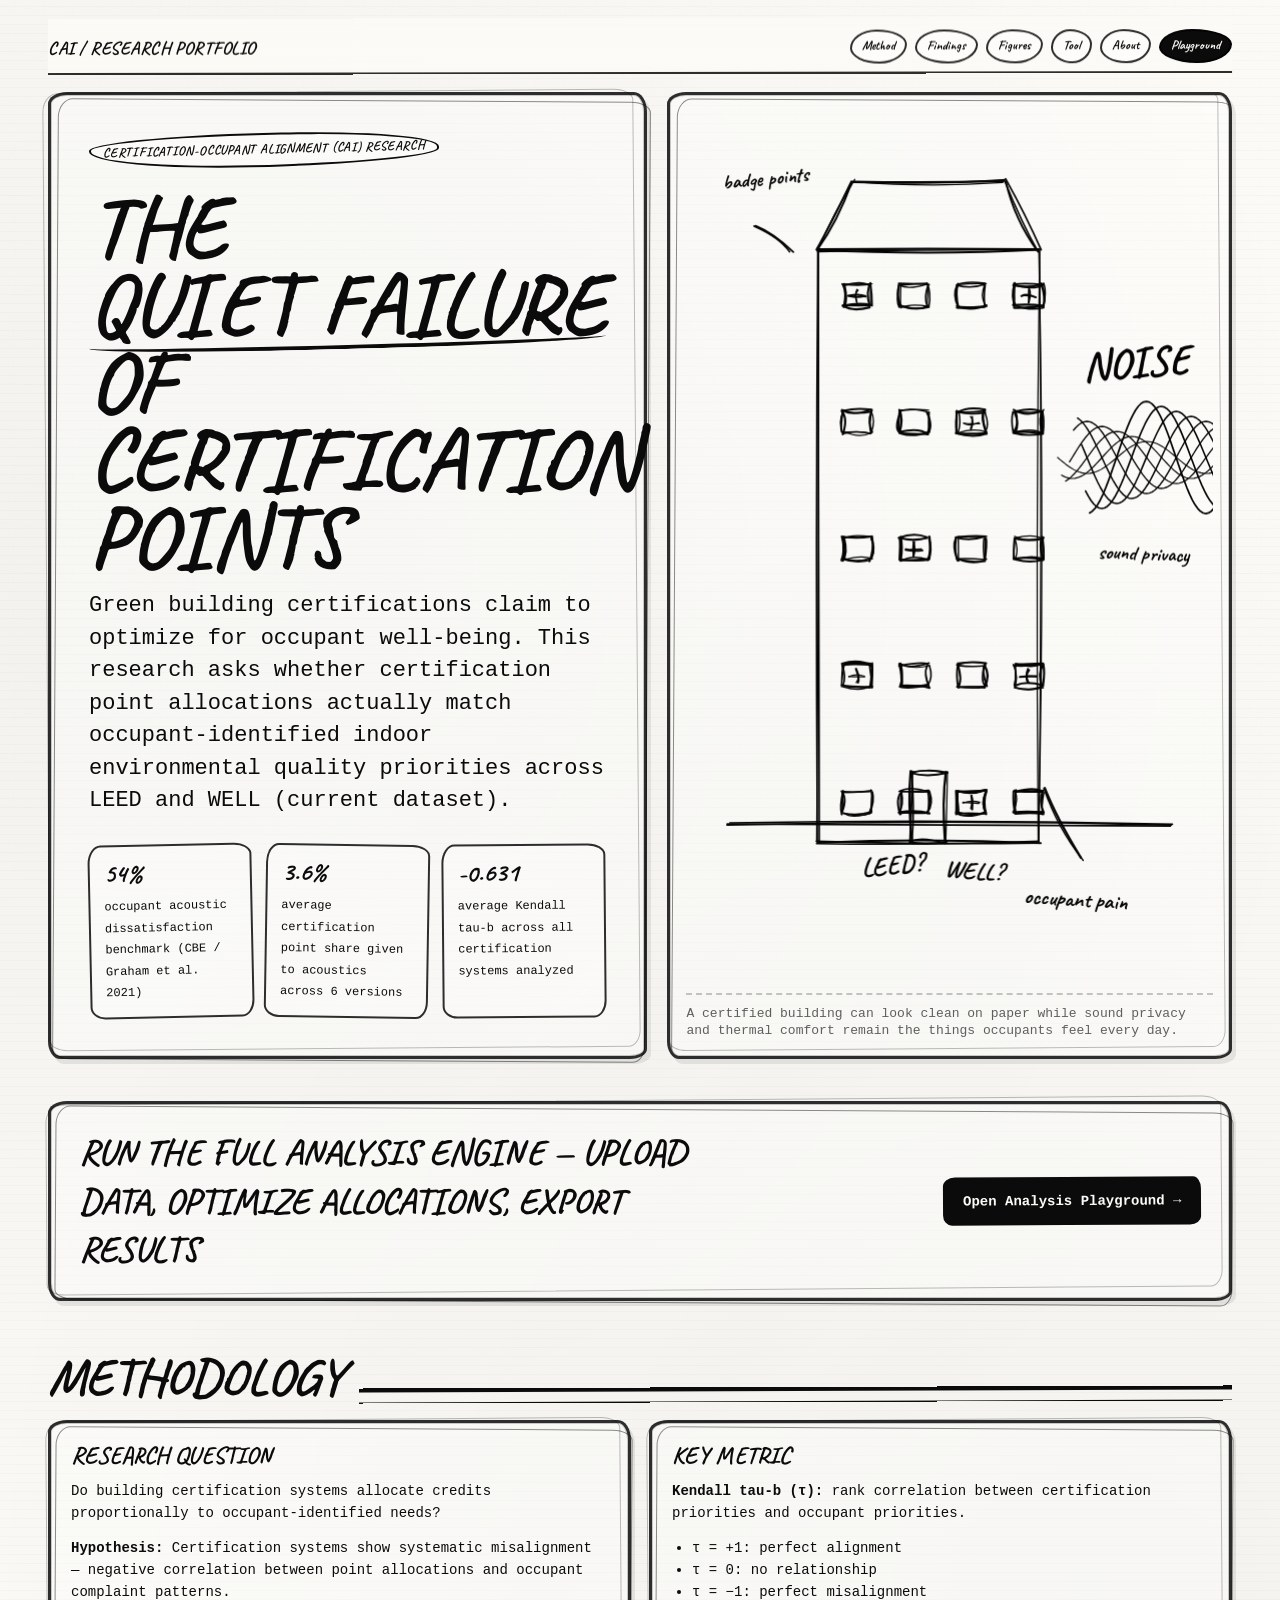
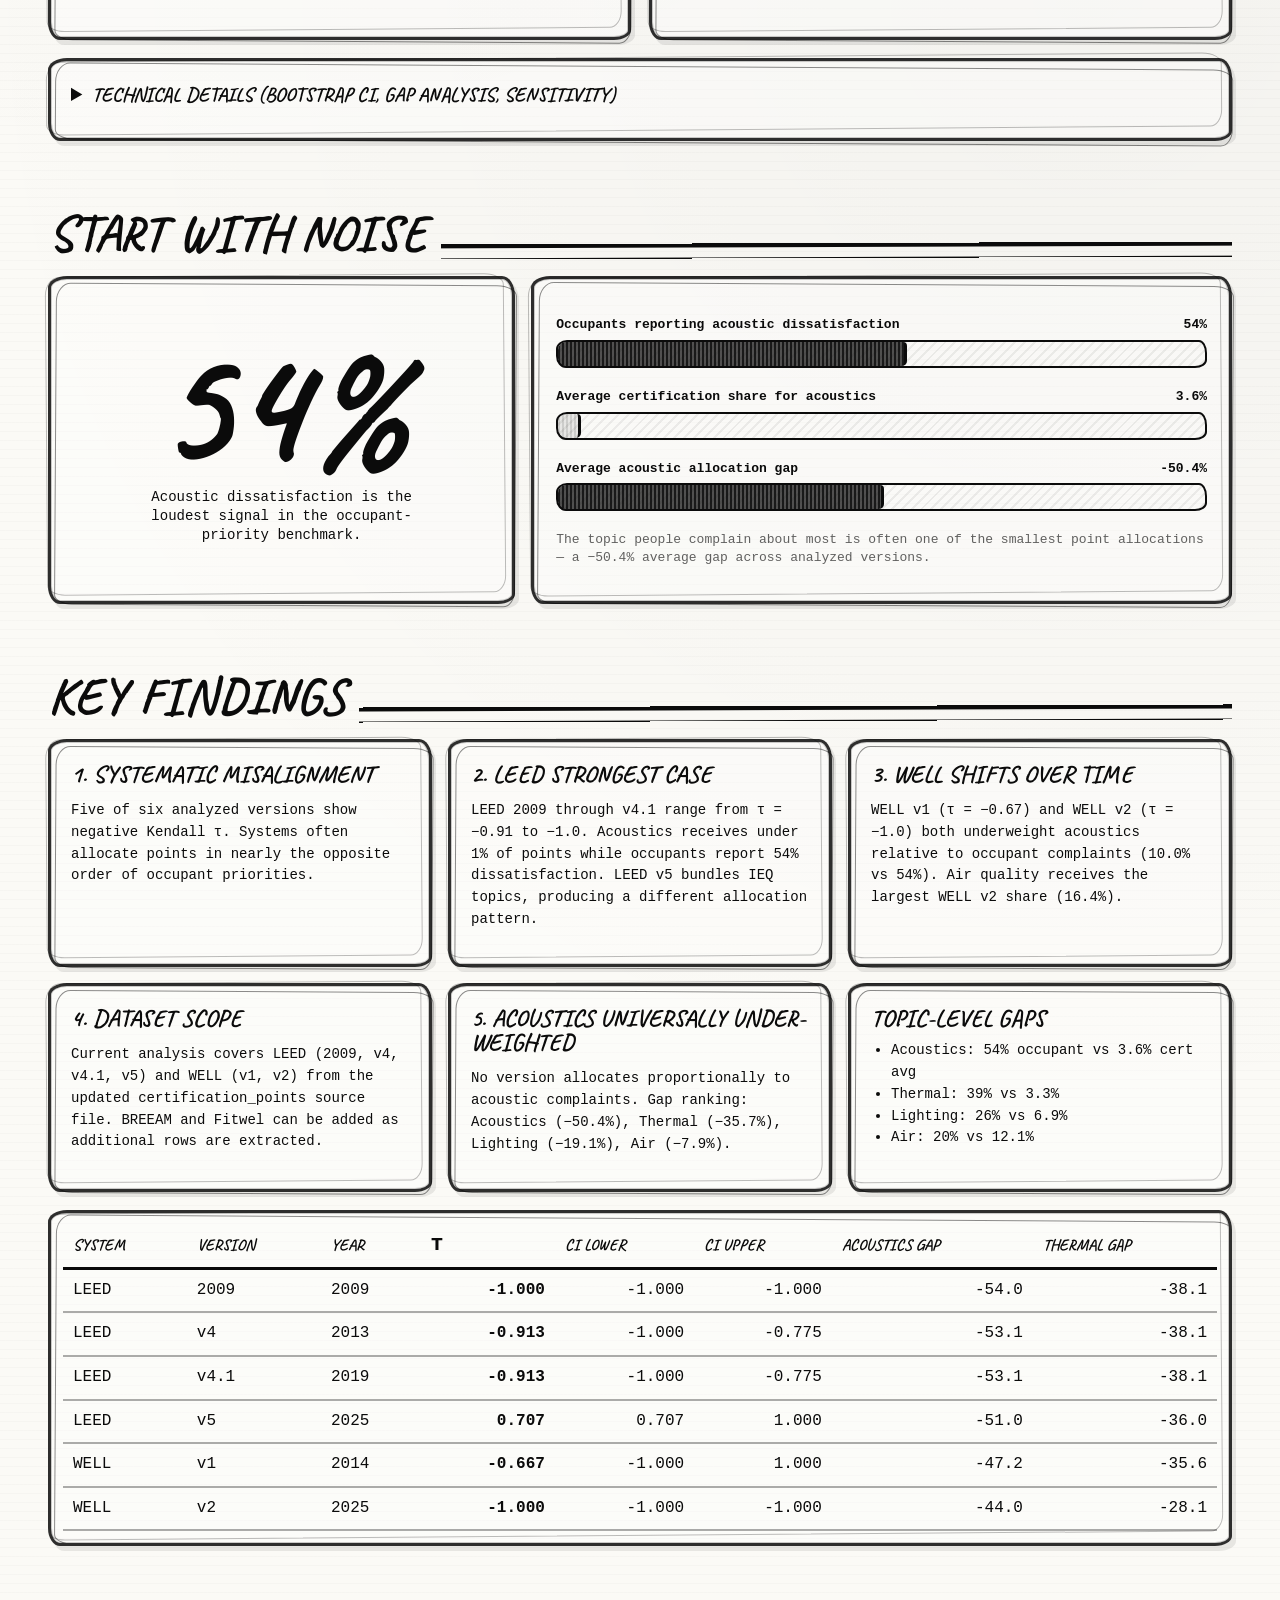
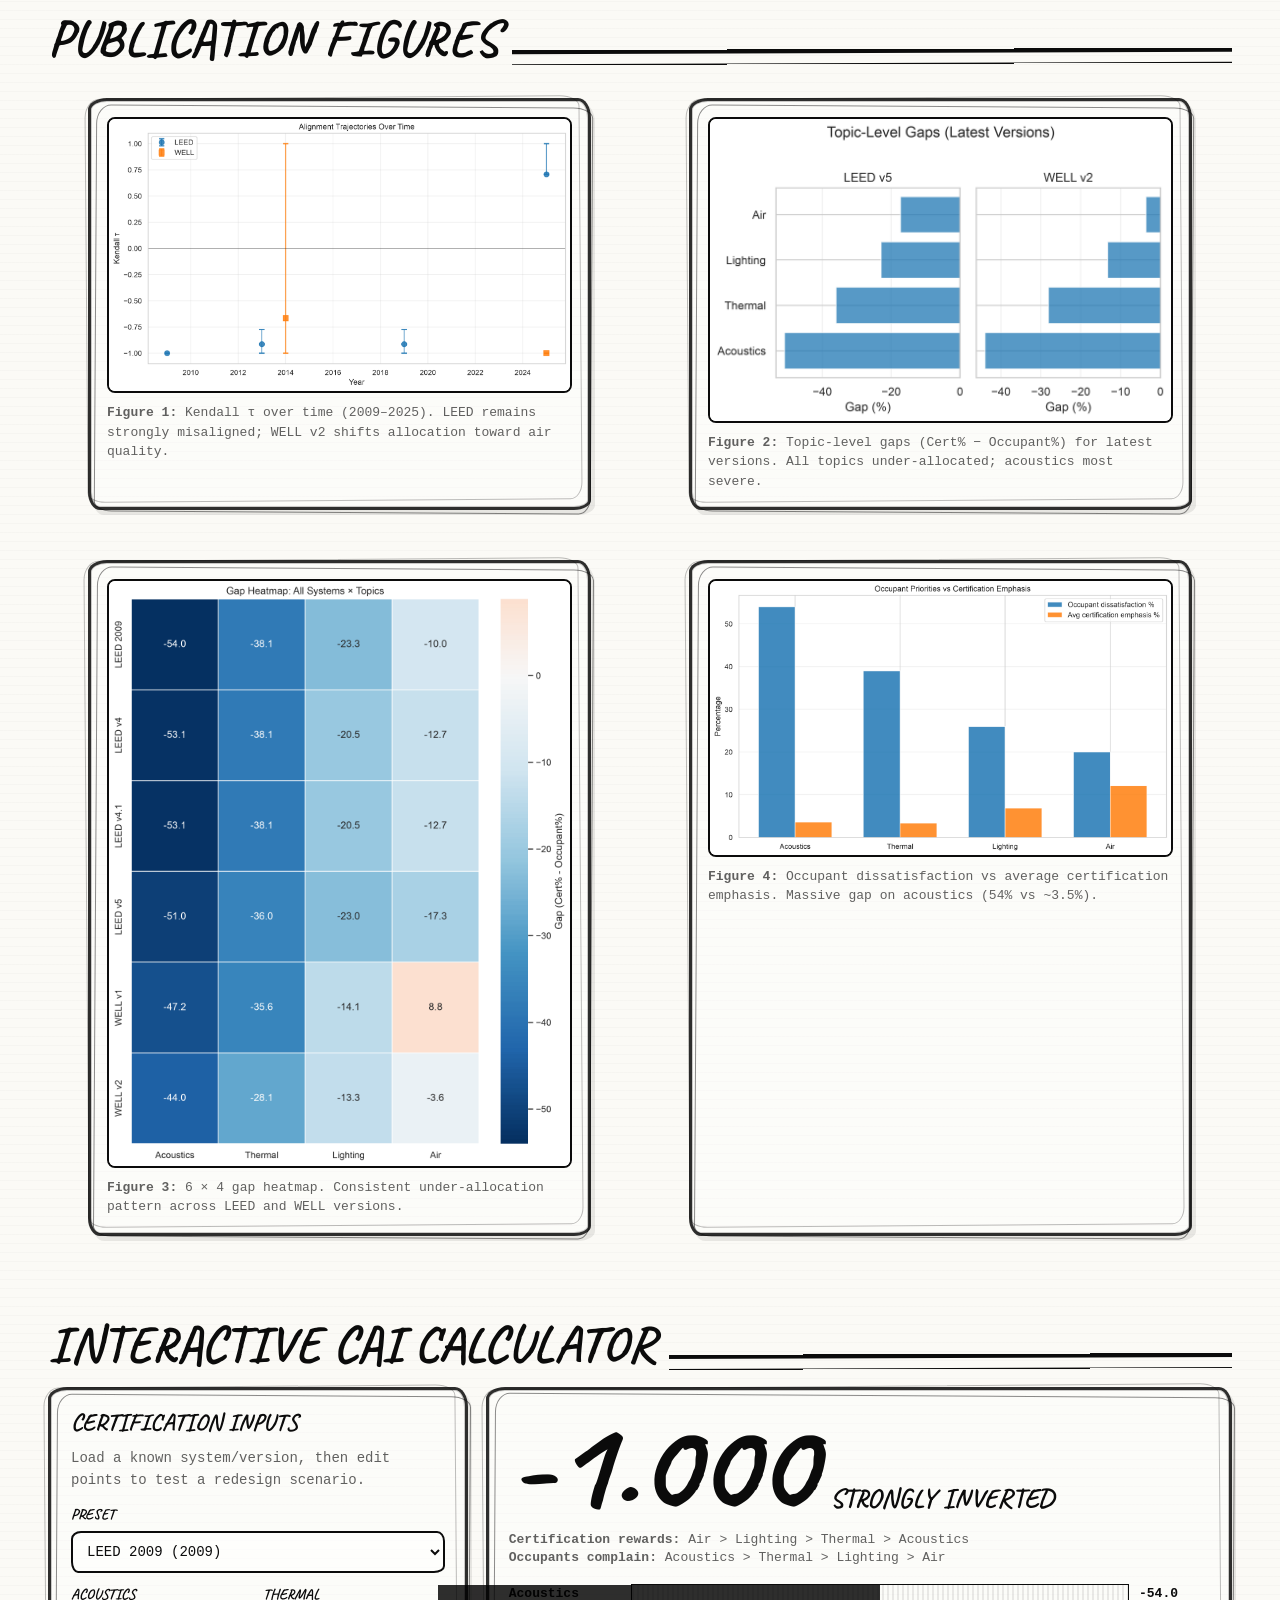
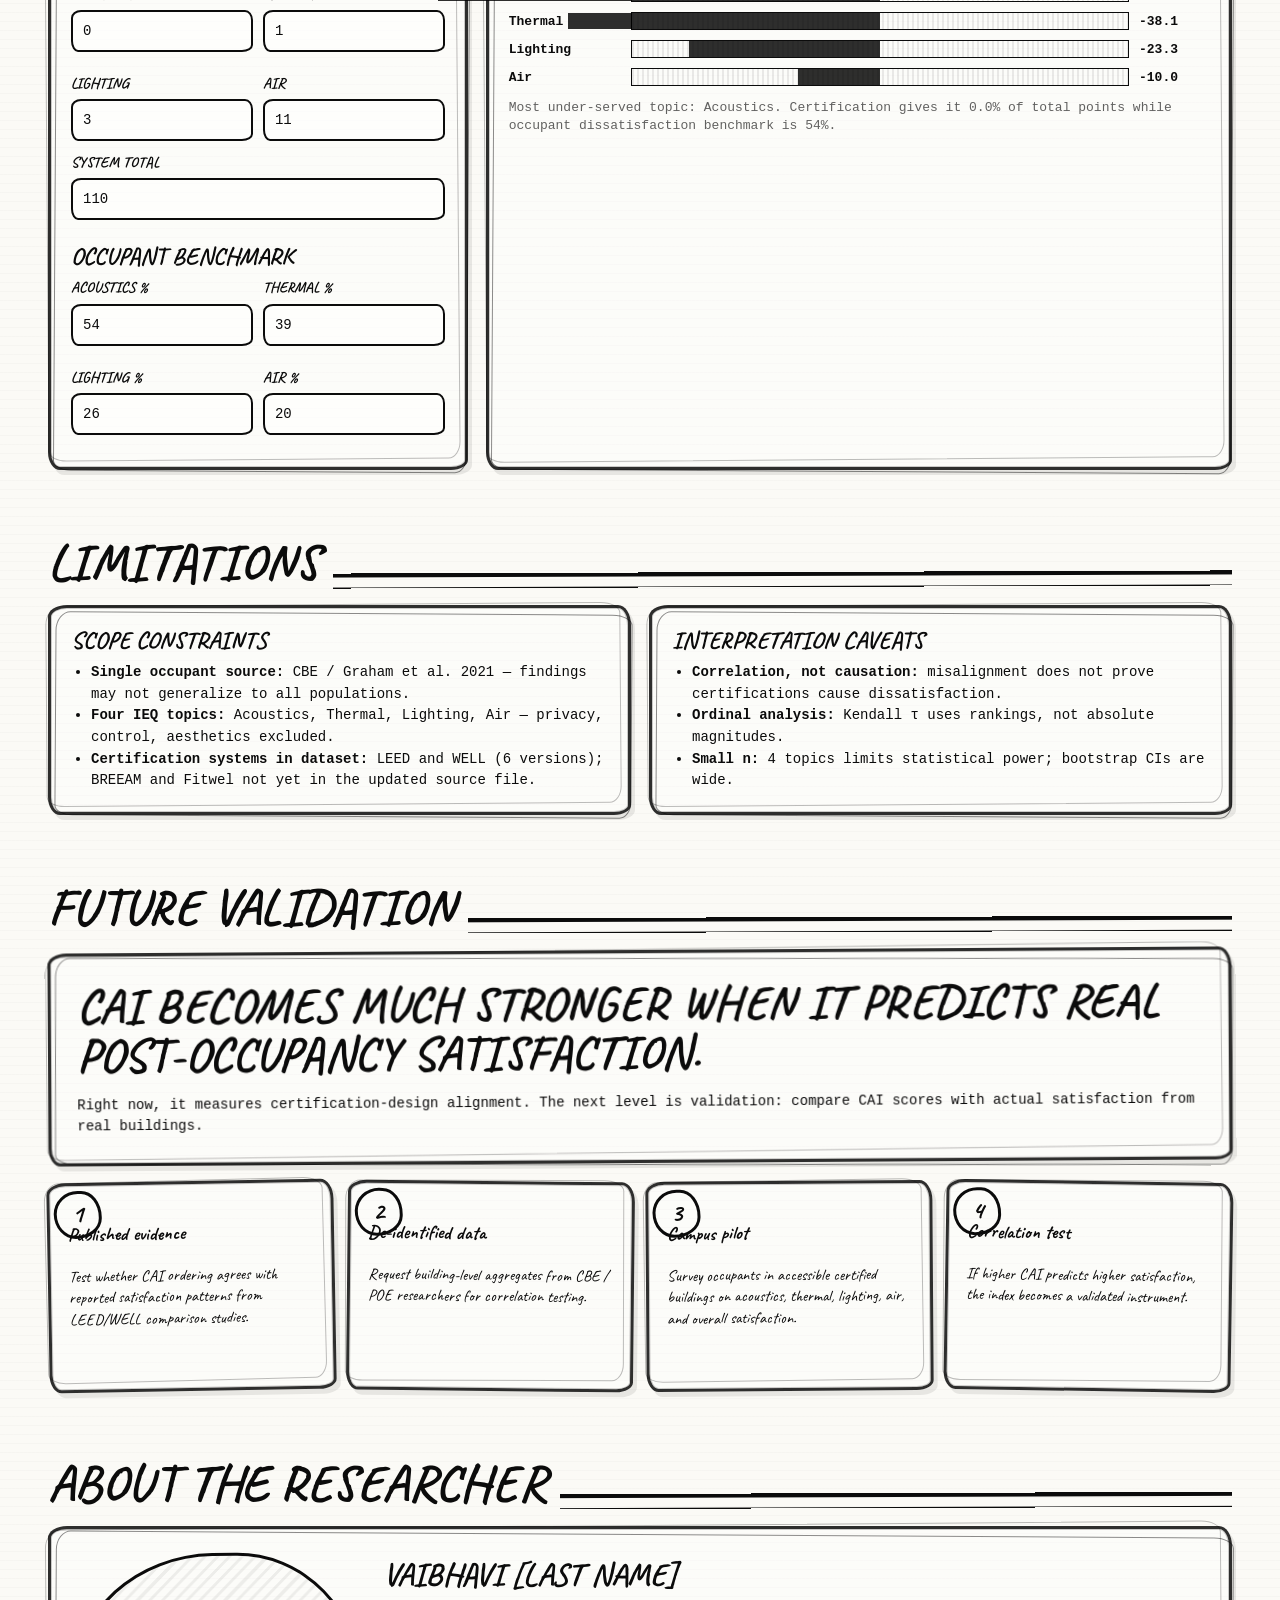
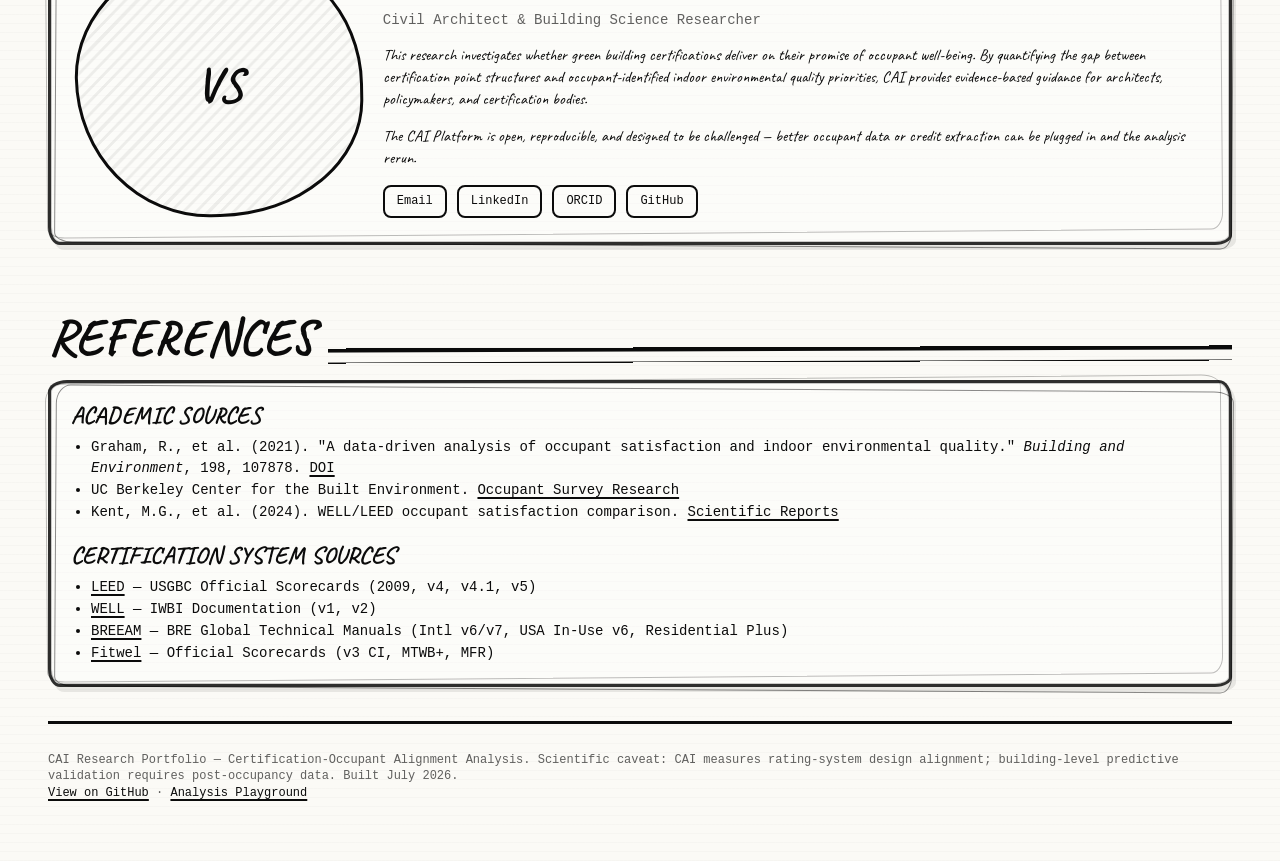
==== docs/index.html @ 244588d7 "Update certification data from Vaibhavi source CSV. Add cert_data_loader to normalize the new LEED/W" ====
<!doctype html>
<html lang="en">
<head>
  <meta charset="utf-8">
  <meta name="viewport" content="width=device-width, initial-scale=1">
  <title>CAI: Certification-Occupant Alignment Research</title>
  <meta name="description" content="Research portfolio measuring alignment between green building certification points and occupant indoor environmental quality priorities.">
  <meta property="og:title" content="CAI: Certification-Occupant Alignment Research">
  <meta property="og:description" content="Do green building certifications allocate points toward what occupants actually need? Research across LEED, WELL, BREEAM, and Fitwel.">
  <meta property="og:type" content="website">
  <meta property="og:url" content="https://sawkrishna-mygit.github.io/cai-research/">
  <meta property="og:image" content="https://sawkrishna-mygit.github.io/cai-research/assets/figures/fig4_occupant_vs_cert.png">
  <meta name="twitter:card" content="summary_large_image">
  <link rel="preconnect" href="https://fonts.googleapis.com">
  <link rel="preconnect" href="https://fonts.gstatic.com" crossorigin>
  <link href="https://fonts.googleapis.com/css2?family=Caveat:wght@500;700&family=Patrick+Hand&display=swap" rel="stylesheet">
  <link rel="stylesheet" href="css/styles.css">
</head>
<body>
  <div class="page">
    <nav class="nav">
      <div class="brand">CAI / research portfolio</div>
      <div class="navlinks" aria-label="Page sections">
        <a href="#methodology">Method</a>
        <a href="#findings">Findings</a>
        <a href="#figures">Figures</a>
        <a href="#tool">Tool</a>
        <a href="#about">About</a>
        <a class="playground-btn" data-playground-link href="#" target="_blank" rel="noreferrer">Playground</a>
      </div>
    </nav>

    <main>
      <section class="hero" id="top">
        <div class="hero-copy sketch-box">
          <div class="eyebrow">Certification-Occupant Alignment (CAI) Research</div>
          <h1>the <span class="scribble-under">quiet failure</span> of certification points</h1>
          <p class="lead">
            Green building certifications claim to optimize for occupant well-being. This research asks whether certification point allocations actually match occupant-identified indoor environmental quality priorities across LEED and WELL (current dataset).
          </p>
          <div class="thesis">
            <div style="--r:-1.2deg"><strong>54%</strong><span>occupant acoustic dissatisfaction benchmark (CBE / Graham et al. 2021)</span></div>
            <div style="--r:.9deg"><strong id="acCertStat">3.6%</strong><span>average certification point share given to acoustics across 6 versions</span></div>
            <div style="--r:-.5deg"><strong id="avgTauStat">-0.631</strong><span>average Kendall tau-b across all certification systems analyzed</span></div>
          </div>
        </div>

        <div class="hero-visual sketch-box" aria-label="Pencil drawing of noisy building">
          <canvas id="sketchCanvas"></canvas>
          <p class="caption">
            A certified building can look clean on paper while sound privacy and thermal comfort remain the things occupants feel every day.
          </p>
        </div>
      </section>

      <div class="cta-banner sketch-box">
        <h3>Run the full analysis engine — upload data, optimize allocations, export results</h3>
        <a data-playground-link href="#" target="_blank" rel="noreferrer">Open Analysis Playground →</a>
      </div>

      <section id="methodology">
        <div class="section-title">
          <h2>Methodology</h2>
          <div class="rule"></div>
        </div>
        <div class="grid-2">
          <div class="panel sketch-box">
            <h3>Research question</h3>
            <p>Do building certification systems allocate credits proportionally to occupant-identified needs?</p>
            <p><strong>Hypothesis:</strong> Certification systems show systematic misalignment — negative correlation between point allocations and occupant complaint patterns.</p>
          </div>
          <div class="panel sketch-box">
            <h3>Key metric</h3>
            <p><strong>Kendall tau-b (τ):</strong> rank correlation between certification priorities and occupant priorities.</p>
            <ul>
              <li>τ = +1: perfect alignment</li>
              <li>τ = 0: no relationship</li>
              <li>τ = −1: perfect misalignment</li>
            </ul>
          </div>
        </div>
        <details class="methodology sketch-box" style="margin-top:18px">
          <summary>Technical details (bootstrap CI, gap analysis, sensitivity)</summary>
          <p>For each certification version, topics are ranked by points allocated and compared against occupant dissatisfaction rankings from 94,154 survey responses across 663 office buildings.</p>
          <ul>
            <li><strong>Bootstrap CI:</strong> 1,000 resamples quantify uncertainty in τ estimates (95% percentile intervals).</li>
            <li><strong>Gap analysis:</strong> Gap(topic) = Certification%(topic) − Occupant%(topic). Negative gaps indicate under-allocation.</li>
            <li><strong>Sensitivity:</strong> Spearman ρ confirms findings are robust across correlation metrics (r = 0.975 agreement).</li>
            <li><strong>Trend testing:</strong> Linear regression of τ vs. year tests whether systems improve over time.</li>
          </ul>
        </details>
      </section>

      <section id="problem">
        <div class="section-title">
          <h2>Start with noise</h2>
          <div class="rule"></div>
        </div>
        <div class="noise-strip">
          <div class="big-number sketch-box">
            <b>54%</b>
            <span>Acoustic dissatisfaction is the loudest signal in the occupant-priority benchmark.</span>
          </div>
          <div class="bars sketch-box">
            <div class="bar-row">
              <div class="bar-label"><span>Occupants reporting acoustic dissatisfaction</span><span>54%</span></div>
              <div class="bar-track"><div class="bar-fill" style="--w:54%"></div></div>
            </div>
            <div class="bar-row">
              <div class="bar-label"><span>Average certification share for acoustics</span><span id="acCertLabel">3.5%</span></div>
              <div class="bar-track"><div class="bar-fill light" id="acCertBar" style="--w:3.5%"></div></div>
            </div>
            <div class="bar-row">
              <div class="bar-label"><span>Average acoustic allocation gap</span><span id="acGapLabel">-50.4%</span></div>
              <div class="bar-track"><div class="bar-fill" id="acGapBar" style="--w:50.4%"></div></div>
            </div>
            <p class="source-note">
              The topic people complain about most is often one of the smallest point allocations — a −50.4% average gap across analyzed versions.
            </p>
          </div>
        </div>
      </section>

      <section id="findings">
        <div class="section-title">
          <h2>Key findings</h2>
          <div class="rule"></div>
        </div>
        <div class="grid-3">
          <div class="panel sketch-box">
            <h3>1. Systematic misalignment</h3>
            <p>Five of six analyzed versions show negative Kendall τ. Systems often allocate points in nearly the opposite order of occupant priorities.</p>
          </div>
          <div class="panel sketch-box">
            <h3>2. LEED strongest case</h3>
            <p>LEED 2009 through v4.1 range from τ = −0.91 to −1.0. Acoustics receives under 1% of points while occupants report 54% dissatisfaction. LEED v5 bundles IEQ topics, producing a different allocation pattern.</p>
          </div>
          <div class="panel sketch-box">
            <h3>3. WELL shifts over time</h3>
            <p>WELL v1 (τ = −0.67) and WELL v2 (τ = −1.0) both underweight acoustics relative to occupant complaints (10.0% vs 54%). Air quality receives the largest WELL v2 share (16.4%).</p>
          </div>
          <div class="panel sketch-box">
            <h3>4. Dataset scope</h3>
            <p>Current analysis covers LEED (2009, v4, v4.1, v5) and WELL (v1, v2) from the updated certification_points source file. BREEAM and Fitwel can be added as additional rows are extracted.</p>
          </div>
          <div class="panel sketch-box">
            <h3>5. Acoustics universally under-weighted</h3>
            <p>No version allocates proportionally to acoustic complaints. Gap ranking: Acoustics (−50.4%), Thermal (−35.7%), Lighting (−19.1%), Air (−7.9%).</p>
          </div>
          <div class="panel sketch-box">
            <h3>Topic-level gaps</h3>
            <ul>
              <li>Acoustics: 54% occupant vs 3.6% cert avg</li>
              <li>Thermal: 39% vs 3.3%</li>
              <li>Lighting: 26% vs 6.9%</li>
              <li>Air: 20% vs 12.1%</li>
            </ul>
          </div>
        </div>

        <div class="result-table sketch-box" style="margin-top:18px">
          <table aria-label="CAI results table">
            <thead>
              <tr>
                <th>System</th>
                <th>Version</th>
                <th>Year</th>
                <th class="num">τ</th>
                <th class="num">CI Lower</th>
                <th class="num">CI Upper</th>
                <th class="num">Acoustics gap</th>
                <th class="num">Thermal gap</th>
              </tr>
            </thead>
            <tbody id="summaryRows"></tbody>
          </table>
        </div>
      </section>

      <section id="figures">
        <div class="section-title">
          <h2>Publication figures</h2>
          <div class="rule"></div>
        </div>
        <div class="grid-4">
          <figure class="figure-card sketch-box">
            <img src="assets/figures/fig1_alignment_trajectories.png" alt="Alignment trajectories over time by certification system" loading="lazy">
            <figcaption><strong>Figure 1:</strong> Kendall τ over time (2009–2025). LEED remains strongly misaligned; WELL v2 shifts allocation toward air quality.</figcaption>
          </figure>
          <figure class="figure-card sketch-box">
            <img src="assets/figures/fig2_topic_gaps.png" alt="Topic-level gaps for latest certification versions" loading="lazy">
            <figcaption><strong>Figure 2:</strong> Topic-level gaps (Cert% − Occupant%) for latest versions. All topics under-allocated; acoustics most severe.</figcaption>
          </figure>
          <figure class="figure-card sketch-box">
            <img src="assets/figures/fig3_heatmap_all_systems.png" alt="Heatmap of gaps across all systems and topics" loading="lazy">
            <figcaption><strong>Figure 3:</strong> 6 × 4 gap heatmap. Consistent under-allocation pattern across LEED and WELL versions.</figcaption>
          </figure>
          <figure class="figure-card sketch-box">
            <img src="assets/figures/fig4_occupant_vs_cert.png" alt="Occupant dissatisfaction vs certification emphasis" loading="lazy">
            <figcaption><strong>Figure 4:</strong> Occupant dissatisfaction vs average certification emphasis. Massive gap on acoustics (54% vs ~3.5%).</figcaption>
          </figure>
        </div>
      </section>

      <section id="tool">
        <div class="section-title">
          <h2>Interactive CAI calculator</h2>
          <div class="rule"></div>
        </div>
        <div class="tool-wrap">
          <div class="panel sketch-box">
            <h3>Certification inputs</h3>
            <p class="small-note">Load a known system/version, then edit points to test a redesign scenario.</p>
            <div class="control">
              <label for="preset">Preset</label>
              <select id="preset"></select>
            </div>
            <div class="mini-grid">
              <div class="control"><label for="acPts">Acoustics</label><input id="acPts" type="number" step="0.01" min="0"></div>
              <div class="control"><label for="thPts">Thermal</label><input id="thPts" type="number" step="0.01" min="0"></div>
              <div class="control"><label for="liPts">Lighting</label><input id="liPts" type="number" step="0.01" min="0"></div>
              <div class="control"><label for="airPts">Air</label><input id="airPts" type="number" step="0.01" min="0"></div>
            </div>
            <div class="control">
              <label for="totalPts">System total</label>
              <input id="totalPts" type="number" step="1" min="1">
            </div>

            <h3 style="margin-top:24px">Occupant benchmark</h3>
            <div class="mini-grid">
              <div class="control"><label for="acOcc">Acoustics %</label><input id="acOcc" type="number" step="1" min="0" max="100"></div>
              <div class="control"><label for="thOcc">Thermal %</label><input id="thOcc" type="number" step="1" min="0" max="100"></div>
              <div class="control"><label for="liOcc">Lighting %</label><input id="liOcc" type="number" step="1" min="0" max="100"></div>
              <div class="control"><label for="airOcc">Air %</label><input id="airOcc" type="number" step="1" min="0" max="100"></div>
            </div>
          </div>

          <div class="score-card sketch-box">
            <div class="score-line">
              <div class="tau" id="tauOut">-</div>
              <div class="verdict" id="verdictOut">choose a system</div>
            </div>
            <p class="order-note" id="orderOut"></p>
            <div class="gap-list" id="gapList"></div>
            <p class="source-note" id="toolNote"></p>
          </div>
        </div>
      </section>

      <section id="limitations">
        <div class="section-title">
          <h2>Limitations</h2>
          <div class="rule"></div>
        </div>
        <div class="grid-2">
          <div class="panel sketch-box">
            <h3>Scope constraints</h3>
            <ul>
              <li><strong>Single occupant source:</strong> CBE / Graham et al. 2021 — findings may not generalize to all populations.</li>
              <li><strong>Four IEQ topics:</strong> Acoustics, Thermal, Lighting, Air — privacy, control, aesthetics excluded.</li>
              <li><strong>Certification systems in dataset:</strong> LEED and WELL (6 versions); BREEAM and Fitwel not yet in the updated source file.</li>
            </ul>
          </div>
          <div class="panel sketch-box">
            <h3>Interpretation caveats</h3>
            <ul>
              <li><strong>Correlation, not causation:</strong> misalignment does not prove certifications cause dissatisfaction.</li>
              <li><strong>Ordinal analysis:</strong> Kendall τ uses rankings, not absolute magnitudes.</li>
              <li><strong>Small n:</strong> 4 topics limits statistical power; bootstrap CIs are wide.</li>
            </ul>
          </div>
        </div>
      </section>

      <section id="validation">
        <div class="section-title">
          <h2>Future validation</h2>
          <div class="rule"></div>
        </div>
        <div class="quote sketch-box">
          CAI becomes much stronger when it predicts real post-occupancy satisfaction.
          <span>Right now, it measures certification-design alignment. The next level is validation: compare CAI scores with actual satisfaction from real buildings.</span>
        </div>
        <div class="roadmap" style="margin-top:18px">
          <div class="step sketch-box" style="--r:-1deg">
            <h3>Published evidence</h3>
            <p>Test whether CAI ordering agrees with reported satisfaction patterns from LEED/WELL comparison studies.</p>
          </div>
          <div class="step sketch-box" style="--r:.6deg">
            <h3>De-identified data</h3>
            <p>Request building-level aggregates from CBE / POE researchers for correlation testing.</p>
          </div>
          <div class="step sketch-box" style="--r:-.4deg">
            <h3>Campus pilot</h3>
            <p>Survey occupants in accessible certified buildings on acoustics, thermal, lighting, air, and overall satisfaction.</p>
          </div>
          <div class="step sketch-box" style="--r:.9deg">
            <h3>Correlation test</h3>
            <p>If higher CAI predicts higher satisfaction, the index becomes a validated instrument.</p>
          </div>
        </div>
      </section>

      <section id="about">
        <div class="section-title">
          <h2>About the researcher</h2>
          <div class="rule"></div>
        </div>
        <div class="about-grid sketch-box">
          <div class="about-photo" aria-hidden="true">VS</div>
          <div class="about-meta">
            <h3>Vaibhavi [Last Name]</h3>
            <p class="role">Civil Architect &amp; Building Science Researcher</p>
            <p>
              This research investigates whether green building certifications deliver on their promise of occupant well-being. By quantifying the gap between certification point structures and occupant-identified indoor environmental quality priorities, CAI provides evidence-based guidance for architects, policymakers, and certification bodies.
            </p>
            <p>
              The CAI Platform is open, reproducible, and designed to be challenged — better occupant data or credit extraction can be plugged in and the analysis rerun.
            </p>
            <div class="about-links">
              <a href="mailto:your.email@example.com">Email</a>
              <a href="https://linkedin.com/in/your-profile" target="_blank" rel="noreferrer">LinkedIn</a>
              <a href="https://orcid.org/0000-0000-0000-0000" target="_blank" rel="noreferrer">ORCID</a>
              <a data-github-link href="#" target="_blank" rel="noreferrer">GitHub</a>
            </div>
          </div>
        </div>
      </section>

      <section id="references">
        <div class="section-title">
          <h2>References</h2>
          <div class="rule"></div>
        </div>
        <div class="panel sketch-box">
          <h3>Academic sources</h3>
          <ul>
            <li>Graham, R., et al. (2021). "A data-driven analysis of occupant satisfaction and indoor environmental quality." <em>Building and Environment</em>, 198, 107878. <a href="https://doi.org/10.1016/j.buildenv.2021.107878" target="_blank" rel="noreferrer">DOI</a></li>
            <li>UC Berkeley Center for the Built Environment. <a href="https://www.cbe.berkeley.edu/research/occupant-survey/" target="_blank" rel="noreferrer">Occupant Survey Research</a></li>
            <li>Kent, M.G., et al. (2024). WELL/LEED occupant satisfaction comparison. <a href="https://www.nature.com/articles/s41598-024-65624-z" target="_blank" rel="noreferrer">Scientific Reports</a></li>
          </ul>
          <h3 style="margin-top:20px">Certification system sources</h3>
          <ul>
            <li><a href="https://www.usgbc.org/credits" target="_blank" rel="noreferrer">LEED</a> — USGBC Official Scorecards (2009, v4, v4.1, v5)</li>
            <li><a href="https://www.wellcertified.com/" target="_blank" rel="noreferrer">WELL</a> — IWBI Documentation (v1, v2)</li>
            <li><a href="https://www.breeam.com/" target="_blank" rel="noreferrer">BREEAM</a> — BRE Global Technical Manuals (Intl v6/v7, USA In-Use v6, Residential Plus)</li>
            <li><a href="https://www.fitwel.org/" target="_blank" rel="noreferrer">Fitwel</a> — Official Scorecards (v3 CI, MTWB+, MFR)</li>
          </ul>
        </div>
      </section>
    </main>

    <footer>
      CAI Research Portfolio — Certification-Occupant Alignment Analysis. Scientific caveat: CAI measures rating-system design alignment; building-level predictive validation requires post-occupancy data. Built July 2026.
      <br>
      <a data-github-link href="#" target="_blank" rel="noreferrer">View on GitHub</a>
      ·
      <a data-playground-link href="#" target="_blank" rel="noreferrer">Analysis Playground</a>
    </footer>
  </div>

  <script src="js/config.js"></script>
  <script src="js/cai-calculator.js"></script>
</body>
</html>
---- docs/css/styles.css ----
:root {
  --ink: #0b0b0b;
  --paper: #fbfaf6;
  --paper2: #f3f1ea;
  --line: rgba(0,0,0,.82);
  --soft: rgba(0,0,0,.62);
  --faint: rgba(0,0,0,.22);
}

* { box-sizing: border-box; }
html { scroll-behavior: smooth; }
body {
  margin: 0;
  color: var(--ink);
  background:
    radial-gradient(circle at 12% 8%, rgba(0,0,0,.035), transparent 18%),
    radial-gradient(circle at 85% 22%, rgba(0,0,0,.03), transparent 20%),
    repeating-linear-gradient(0deg, rgba(0,0,0,.018) 0, rgba(0,0,0,.018) 1px, transparent 1px, transparent 9px),
    var(--paper);
  font-family: "Caveat", "Patrick Hand", "Bradley Hand", "Segoe Print", system-ui, sans-serif;
  line-height: 1.35;
}

body:before {
  content: "";
  position: fixed;
  inset: 0;
  pointer-events: none;
  opacity: .32;
  background-image:
    linear-gradient(96deg, transparent 0 48%, rgba(0,0,0,.025) 49%, transparent 50% 100%),
    linear-gradient(4deg, transparent 0 80%, rgba(0,0,0,.025) 81%, transparent 82% 100%);
  background-size: 29px 31px, 43px 47px;
  mix-blend-mode: multiply;
}

a { color: var(--ink); text-decoration-thickness: 2px; text-underline-offset: 3px; }

.page { max-width: 1220px; margin: 0 auto; padding: 18px; }

.nav {
  position: sticky;
  top: 0;
  z-index: 10;
  display: flex;
  gap: 10px;
  align-items: center;
  justify-content: space-between;
  padding: 12px 0 8px;
  background: linear-gradient(var(--paper), rgba(251,250,246,.92));
  border-bottom: 2px solid var(--line);
  transform: rotate(-.1deg);
}
.brand {
  font-size: 18px;
  font-weight: 900;
  letter-spacing: .03em;
  text-transform: uppercase;
}
.navlinks { display: flex; flex-wrap: wrap; gap: 8px; justify-content: flex-end; }
.navlinks a, .navlinks .playground-btn {
  display: inline-flex;
  align-items: center;
  min-height: 34px;
  padding: 6px 10px;
  border: 2px solid var(--line);
  border-radius: 46% 54% 48% 52% / 54% 43% 57% 46%;
  background: rgba(255,255,255,.42);
  text-decoration: none;
  font-size: 13px;
  font-weight: 800;
}
.navlinks a:nth-child(2n) { transform: rotate(.7deg); }
.navlinks a:nth-child(2n+1) { transform: rotate(-.6deg); }
.navlinks .playground-btn {
  background: var(--ink);
  color: var(--paper);
  transform: rotate(.4deg);
}

.sketch-box {
  position: relative;
  border: 3px solid var(--line);
  border-radius: 19px 13px 17px 12px / 12px 20px 10px 18px;
  background: rgba(255,255,255,.36);
  box-shadow:
    4px 5px 0 rgba(0,0,0,.08),
    inset 0 0 0 1px rgba(0,0,0,.2);
}
.sketch-box:before,
.sketch-box:after {
  content: "";
  position: absolute;
  inset: 5px -4px -5px 4px;
  border: 1px solid rgba(0,0,0,.45);
  border-radius: 15px 20px 12px 18px / 19px 11px 17px 10px;
  pointer-events: none;
  transform: rotate(.35deg);
}
.sketch-box:after {
  inset: -4px 7px 7px -5px;
  border-color: rgba(0,0,0,.26);
  transform: rotate(-.45deg);
}

.hero {
  display: grid;
  grid-template-columns: minmax(0, 1.03fr) minmax(310px, .97fr);
  gap: 20px;
  min-height: calc(100vh - 82px);
  align-items: stretch;
  padding: 18px 0 24px;
}
.hero-copy { padding: clamp(18px, 4vw, 38px); display: flex; flex-direction: column; justify-content: center; }
.eyebrow {
  width: max-content;
  max-width: 100%;
  padding: 6px 12px;
  border: 2px solid var(--ink);
  border-radius: 50% 45% 54% 46% / 41% 52% 44% 58%;
  font-size: 13px;
  font-weight: 900;
  text-transform: uppercase;
  letter-spacing: .06em;
  transform: rotate(-1.4deg);
  background: rgba(255,255,255,.35);
}
h1 {
  margin: 22px 0 14px;
  font-size: clamp(42px, 7.5vw, 88px);
  line-height: .88;
  letter-spacing: 0;
  font-weight: 950;
  text-transform: uppercase;
}
.scribble-under {
  display: inline-block;
  position: relative;
}
.scribble-under:after {
  content: "";
  position: absolute;
  left: 0;
  right: 0;
  bottom: -5px;
  height: 10px;
  border-bottom: 4px solid var(--ink);
  border-radius: 50%;
  transform: rotate(-1.5deg);
}
.lead {
  max-width: 760px;
  margin: 0;
  font-family: ui-monospace, SFMono-Regular, Menlo, Consolas, monospace;
  font-size: clamp(16px, 2.1vw, 22px);
  line-height: 1.48;
}
.thesis {
  margin-top: 26px;
  display: grid;
  grid-template-columns: repeat(3, 1fr);
  gap: 12px;
}
.thesis div {
  min-height: 116px;
  padding: 14px;
  border: 2px solid var(--line);
  border-radius: 13px 18px 12px 15px / 19px 11px 17px 12px;
  background: rgba(255,255,255,.28);
  transform: rotate(var(--r));
}
.thesis strong { display: block; font-size: 26px; line-height: 1; margin-bottom: 8px; }
.thesis span { font-family: ui-monospace, SFMono-Regular, Menlo, Consolas, monospace; font-size: 12px; }

.hero-visual {
  padding: 16px;
  overflow: hidden;
  min-height: 620px;
  display: flex;
  flex-direction: column;
}
#sketchCanvas {
  width: 100%;
  flex: 1;
  min-height: 420px;
  display: block;
  filter: contrast(1.06);
}
.caption {
  margin: 12px 0 0;
  font-family: ui-monospace, SFMono-Regular, Menlo, Consolas, monospace;
  font-size: 13px;
  color: var(--soft);
  border-top: 2px dashed var(--faint);
  padding-top: 10px;
}

section { padding: 34px 0; }
.section-title {
  display: grid;
  grid-template-columns: auto 1fr;
  gap: 14px;
  align-items: end;
  margin-bottom: 18px;
}
.section-title h2 {
  margin: 0;
  font-size: clamp(30px, 4vw, 52px);
  line-height: .96;
  text-transform: uppercase;
}
.section-title .rule {
  height: 15px;
  border-top: 4px solid var(--ink);
  border-bottom: 1px solid var(--ink);
  transform: rotate(-.2deg);
}

.grid-2 { display: grid; grid-template-columns: 1fr 1fr; gap: 18px; }
.grid-3 { display: grid; grid-template-columns: repeat(3, 1fr); gap: 16px; }
.grid-4 { display: grid; grid-template-columns: repeat(2, 1fr); gap: 18px; }
.panel { padding: 20px; }
.panel h3 {
  margin: 0 0 10px;
  font-size: 24px;
  text-transform: uppercase;
  line-height: 1;
}
.panel p, .panel li {
  font-family: ui-monospace, SFMono-Regular, Menlo, Consolas, monospace;
  font-size: 14px;
  line-height: 1.55;
}
.panel ul { padding-left: 20px; margin: 10px 0 0; }

.noise-strip {
  display: grid;
  grid-template-columns: minmax(230px, .8fr) minmax(0, 1.2fr);
  gap: 16px;
  align-items: stretch;
}
.big-number {
  display: flex;
  flex-direction: column;
  justify-content: center;
  align-items: center;
  min-height: 290px;
  padding: 22px;
  text-align: center;
}
.big-number b {
  font-size: clamp(86px, 15vw, 170px);
  line-height: .8;
  font-weight: 950;
}
.big-number span {
  max-width: 290px;
  margin-top: 16px;
  font-family: ui-monospace, SFMono-Regular, Menlo, Consolas, monospace;
  font-size: 14px;
}
.bars { padding: 22px; }
.bar-row { margin: 15px 0 20px; }
.bar-label {
  display: flex;
  justify-content: space-between;
  gap: 10px;
  margin-bottom: 6px;
  font-family: ui-monospace, SFMono-Regular, Menlo, Consolas, monospace;
  font-size: 13px;
  font-weight: 800;
}
.bar-track {
  position: relative;
  height: 28px;
  border: 2px solid var(--ink);
  border-radius: 11px 8px 12px 10px / 9px 13px 8px 12px;
  background: repeating-linear-gradient(135deg, rgba(0,0,0,.06) 0 2px, transparent 2px 7px);
}
.bar-fill {
  height: 100%;
  width: var(--w);
  background: repeating-linear-gradient(90deg, rgba(0,0,0,.9) 0 2px, rgba(0,0,0,.68) 2px 4px);
  border-right: 3px solid var(--ink);
  border-radius: 8px 4px 5px 8px;
}
.bar-fill.light {
  background: repeating-linear-gradient(90deg, rgba(0,0,0,.18) 0 2px, rgba(0,0,0,.08) 2px 4px);
}

.result-table { overflow-x: auto; padding: 12px; }
table { width: 100%; border-collapse: collapse; min-width: 860px; font-family: ui-monospace, SFMono-Regular, Menlo, Consolas, monospace; }
th, td { padding: 10px 10px; border-bottom: 2px solid rgba(0,0,0,.32); text-align: left; }
th {
  font-family: "Caveat", "Patrick Hand", "Segoe Print", system-ui, sans-serif;
  font-size: 16px;
  text-transform: uppercase;
  border-bottom: 3px solid var(--ink);
}
td.num { text-align: right; font-variant-numeric: tabular-nums; }
.bad { font-weight: 900; }

.tool-wrap {
  display: grid;
  grid-template-columns: minmax(300px, .72fr) minmax(0, 1.28fr);
  gap: 18px;
}
.control { margin: 0 0 12px; }
label {
  display: block;
  font-size: 15px;
  font-weight: 900;
  margin-bottom: 5px;
  text-transform: uppercase;
}
select, input {
  width: 100%;
  min-height: 42px;
  padding: 8px 10px;
  color: var(--ink);
  background: rgba(255,255,255,.5);
  border: 2px solid var(--ink);
  border-radius: 10px 8px 11px 7px / 8px 10px 7px 11px;
  font-family: ui-monospace, SFMono-Regular, Menlo, Consolas, monospace;
  font-size: 14px;
  outline: none;
}
input:focus, select:focus { box-shadow: 0 0 0 3px rgba(0,0,0,.14); }
.mini-grid { display: grid; grid-template-columns: 1fr 1fr; gap: 10px; }
.score-card { padding: 20px; min-height: 100%; }
.score-line { display: flex; align-items: baseline; gap: 16px; flex-wrap: wrap; }
.tau { font-size: clamp(70px, 11vw, 132px); line-height: .82; font-weight: 950; }
.verdict { max-width: 420px; font-size: 27px; font-weight: 950; text-transform: uppercase; line-height: 1; }
.order-note, .small-note, .source-note {
  font-family: ui-monospace, SFMono-Regular, Menlo, Consolas, monospace;
  font-size: 13px;
  color: var(--soft);
}
.gap-list { margin-top: 18px; display: grid; gap: 10px; }
.gap-item {
  display: grid;
  grid-template-columns: 112px 1fr 70px;
  gap: 10px;
  align-items: center;
  font-family: ui-monospace, SFMono-Regular, Menlo, Consolas, monospace;
  font-size: 13px;
}
.gap-sketch {
  height: 18px;
  border: 1px solid var(--ink);
  background: repeating-linear-gradient(90deg, rgba(0,0,0,.08) 0 2px, transparent 2px 5px);
  position: relative;
}
.gap-sketch span {
  position: absolute;
  right: 50%;
  top: 0;
  bottom: 0;
  width: var(--w);
  background: rgba(0,0,0,.82);
}

.roadmap {
  display: grid;
  grid-template-columns: repeat(4, 1fr);
  gap: 12px;
  counter-reset: step;
}
.step {
  padding: 18px;
  min-height: 210px;
  transform: rotate(var(--r));
}
.step:before {
  counter-increment: step;
  content: counter(step);
  display: grid;
  place-items: center;
  width: 42px;
  height: 42px;
  border: 3px solid var(--ink);
  border-radius: 50% 43% 54% 46% / 48% 55% 42% 52%;
  font-size: 25px;
  font-weight: 950;
  margin-bottom: 12px;
}

.quote {
  padding: 26px;
  font-size: clamp(25px, 4vw, 48px);
  line-height: 1.02;
  font-weight: 950;
  text-transform: uppercase;
  transform: rotate(-.35deg);
}
.quote span {
  display: block;
  margin-top: 15px;
  font-family: ui-monospace, SFMono-Regular, Menlo, Consolas, monospace;
  font-size: 14px;
  line-height: 1.5;
  font-weight: 500;
  text-transform: none;
}

.figure-card {
  padding: 16px;
  display: flex;
  flex-direction: column;
  gap: 10px;
}
.figure-card img {
  width: 100%;
  height: auto;
  border: 2px solid var(--ink);
  border-radius: 8px;
  background: white;
}
.figure-card figcaption {
  font-family: ui-monospace, SFMono-Regular, Menlo, Consolas, monospace;
  font-size: 13px;
  color: var(--soft);
  line-height: 1.5;
}

details.methodology {
  padding: 20px;
}
details.methodology summary {
  cursor: pointer;
  font-size: 20px;
  font-weight: 900;
  text-transform: uppercase;
  margin-bottom: 10px;
}
details.methodology p, details.methodology li {
  font-family: ui-monospace, SFMono-Regular, Menlo, Consolas, monospace;
  font-size: 14px;
  line-height: 1.55;
}

.cta-banner {
  display: flex;
  flex-wrap: wrap;
  align-items: center;
  justify-content: space-between;
  gap: 16px;
  padding: 24px 28px;
  margin: 18px 0;
}
.cta-banner h3 {
  margin: 0;
  font-size: clamp(24px, 4vw, 36px);
  text-transform: uppercase;
  max-width: 620px;
}
.cta-banner a {
  display: inline-flex;
  align-items: center;
  min-height: 48px;
  padding: 10px 20px;
  background: var(--ink);
  color: var(--paper);
  text-decoration: none;
  font-family: ui-monospace, SFMono-Regular, Menlo, Consolas, monospace;
  font-size: 14px;
  font-weight: 800;
  border-radius: 12px 8px 11px 9px / 9px 12px 8px 10px;
  transform: rotate(-.3deg);
}

.about-grid {
  display: grid;
  grid-template-columns: minmax(200px, .35fr) minmax(0, 1fr);
  gap: 20px;
  padding: 24px;
}
.about-photo {
  min-height: 220px;
  border: 3px solid var(--ink);
  border-radius: 50% 45% 52% 48% / 48% 52% 45% 55%;
  background: repeating-linear-gradient(135deg, rgba(0,0,0,.06) 0 3px, transparent 3px 9px);
  display: grid;
  place-items: center;
  font-size: 48px;
  font-weight: 950;
  transform: rotate(-1deg);
}
.about-meta h3 {
  margin: 0 0 6px;
  font-size: 32px;
  text-transform: uppercase;
}
.about-meta .role {
  font-family: ui-monospace, SFMono-Regular, Menlo, Consolas, monospace;
  font-size: 14px;
  color: var(--soft);
  margin-bottom: 14px;
}
.about-links {
  display: flex;
  flex-wrap: wrap;
  gap: 10px;
  margin-top: 14px;
}
.about-links a {
  padding: 6px 12px;
  border: 2px solid var(--ink);
  border-radius: 8px;
  font-family: ui-monospace, SFMono-Regular, Menlo, Consolas, monospace;
  font-size: 12px;
  text-decoration: none;
}

footer {
  padding: 28px 0 42px;
  border-top: 3px solid var(--ink);
  font-family: ui-monospace, SFMono-Regular, Menlo, Consolas, monospace;
  font-size: 12px;
  color: var(--soft);
}

@media (max-width: 900px) {
  .hero, .grid-2, .noise-strip, .tool-wrap, .about-grid { grid-template-columns: 1fr; }
  .grid-3, .roadmap, .grid-4 { grid-template-columns: 1fr 1fr; }
  .thesis { grid-template-columns: 1fr; }
  .hero-visual { min-height: 460px; }
  #sketchCanvas { min-height: 330px; }
}
@media (max-width: 560px) {
  .page { padding: 12px; }
  .nav { position: static; align-items: flex-start; flex-direction: column; }
  .navlinks { justify-content: flex-start; }
  .grid-3, .roadmap, .mini-grid, .grid-4 { grid-template-columns: 1fr; }
  .section-title { grid-template-columns: 1fr; }
  .section-title .rule { display: none; }
  .hero-copy, .panel, .bars, .score-card { padding: 16px; }
  .gap-item { grid-template-columns: 86px 1fr 58px; }
}
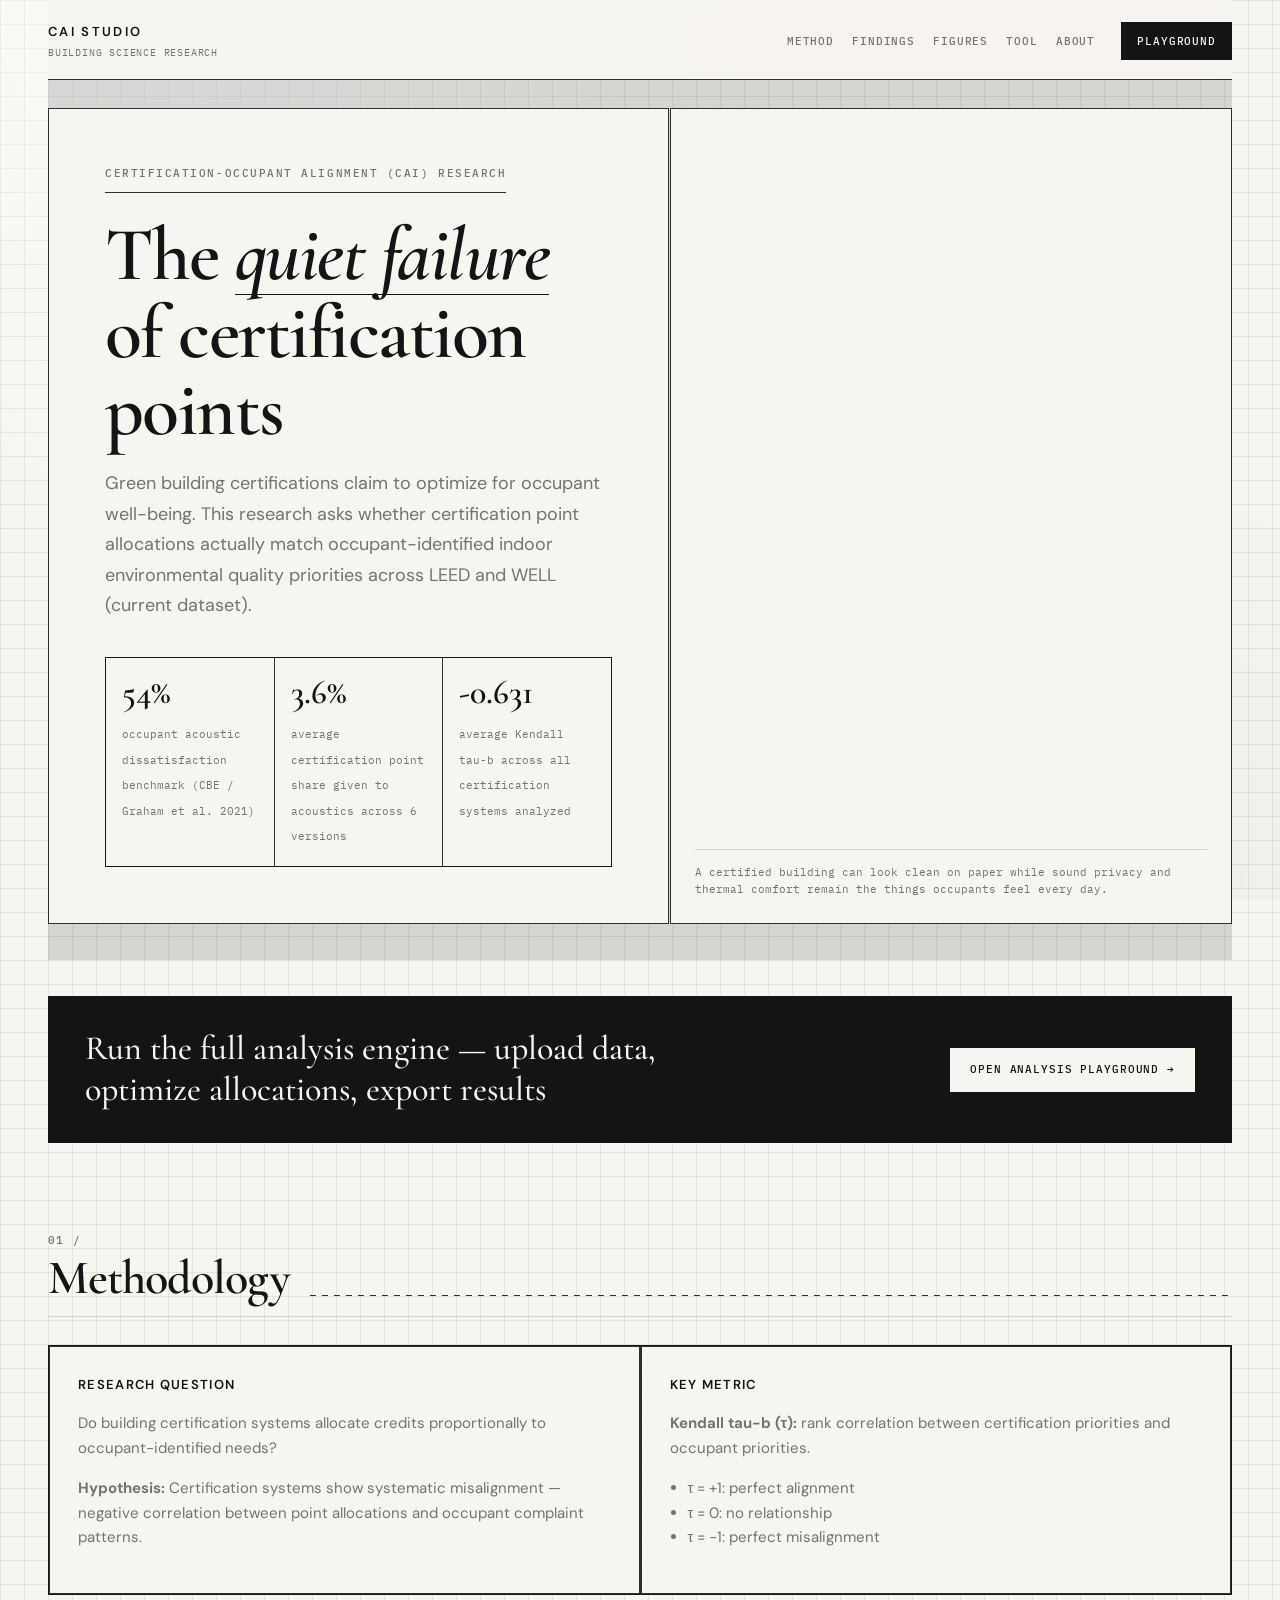
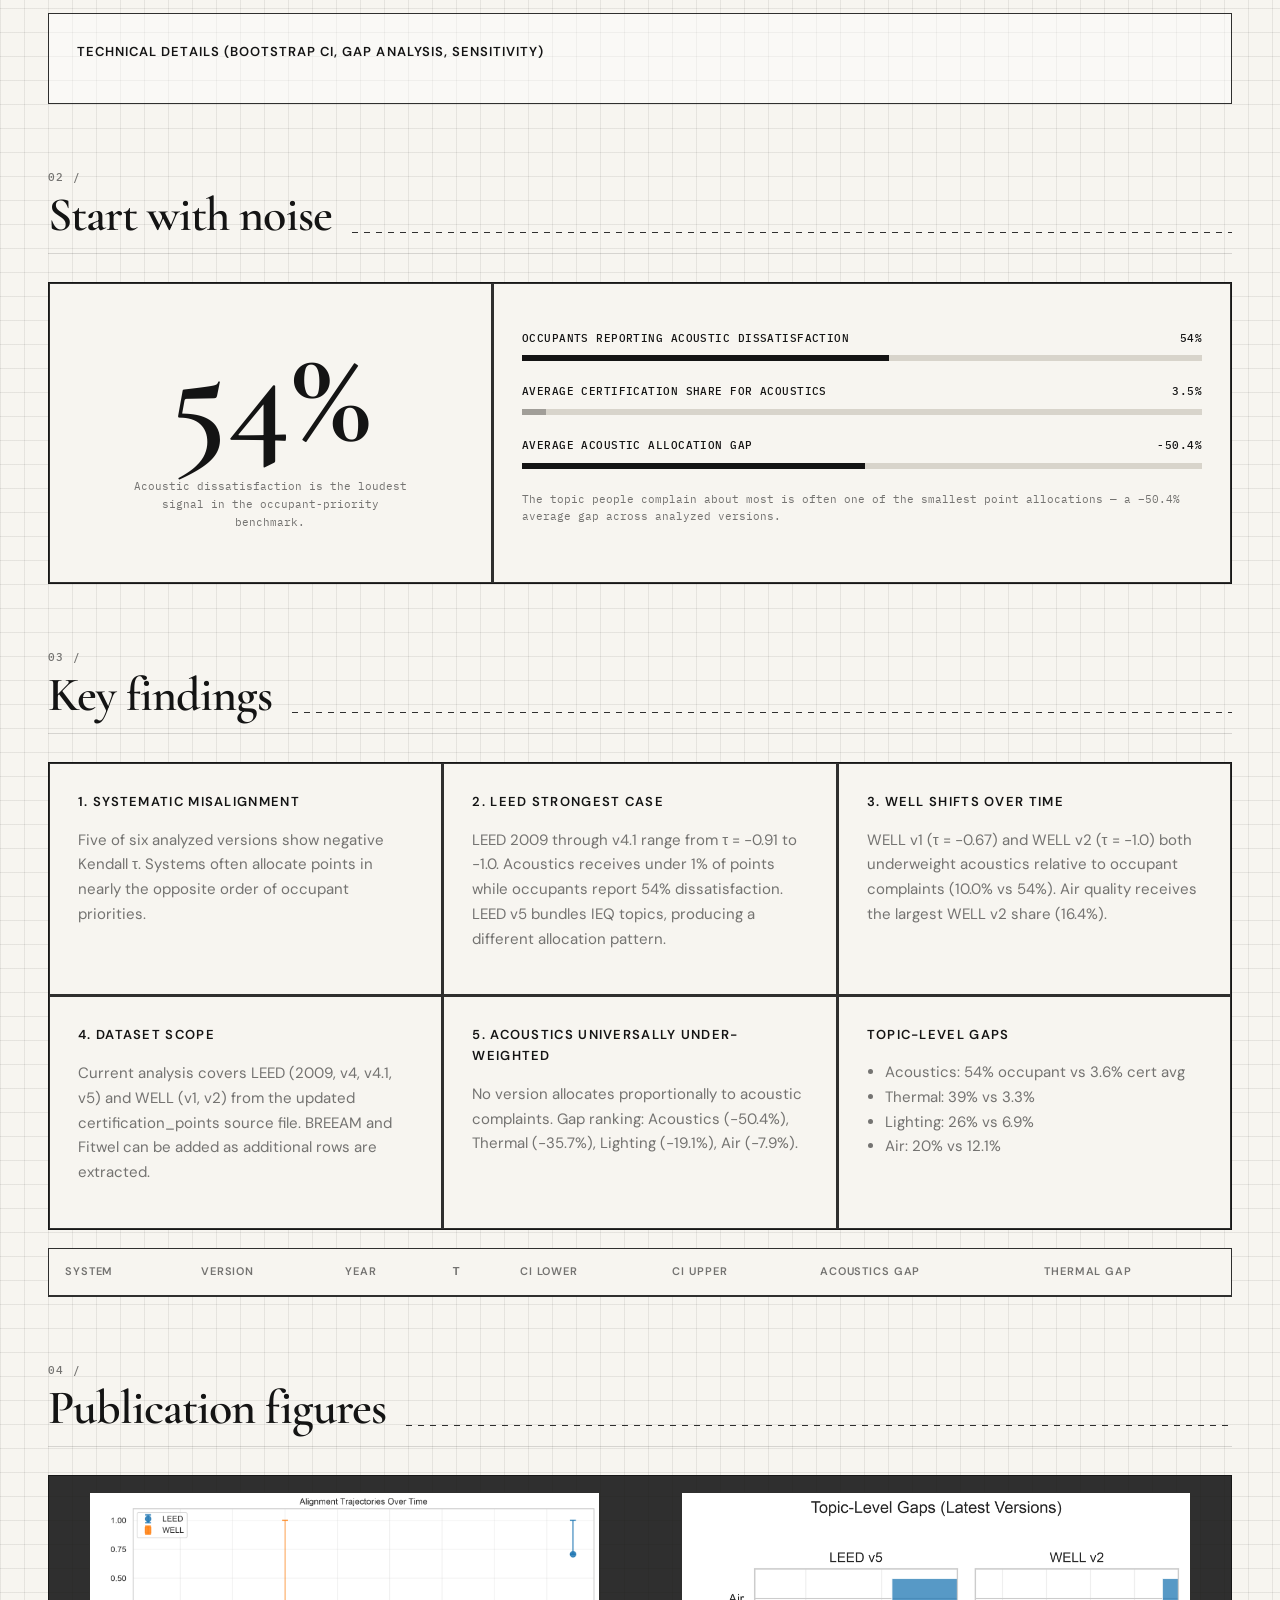
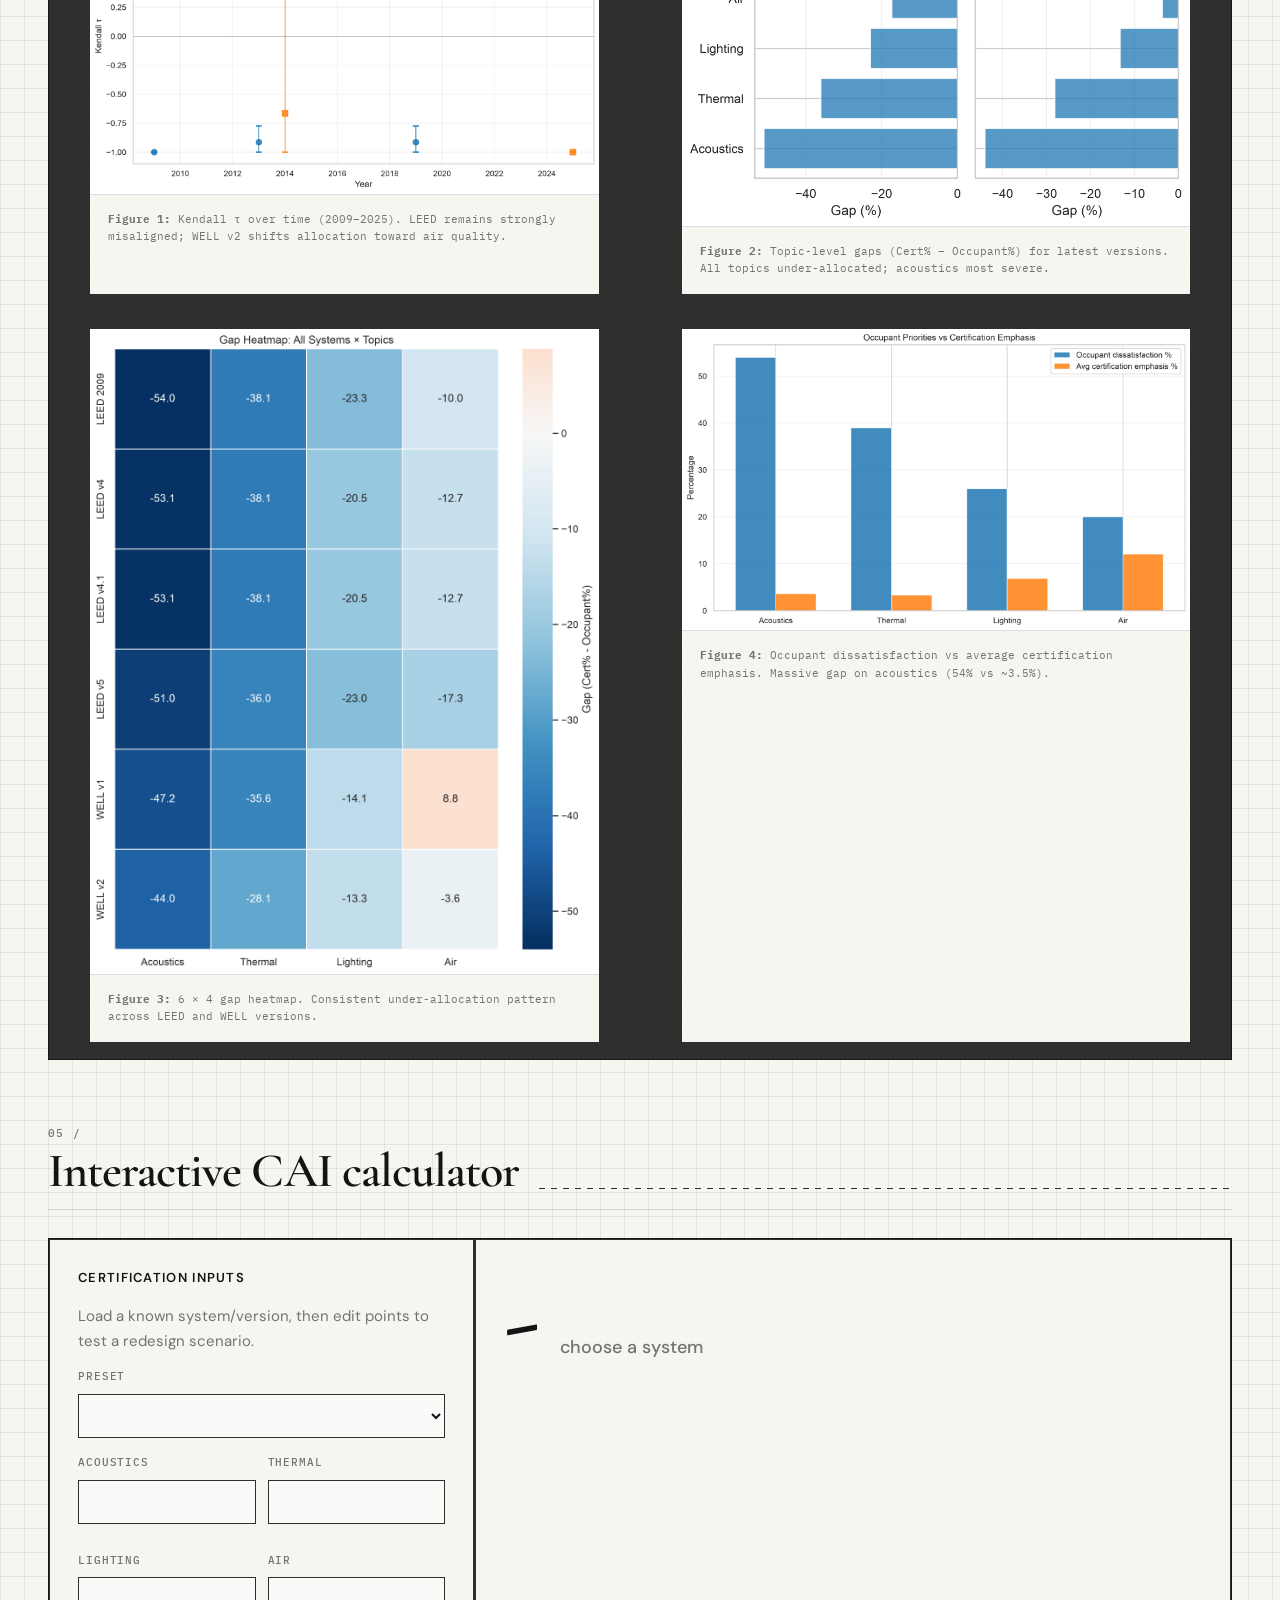
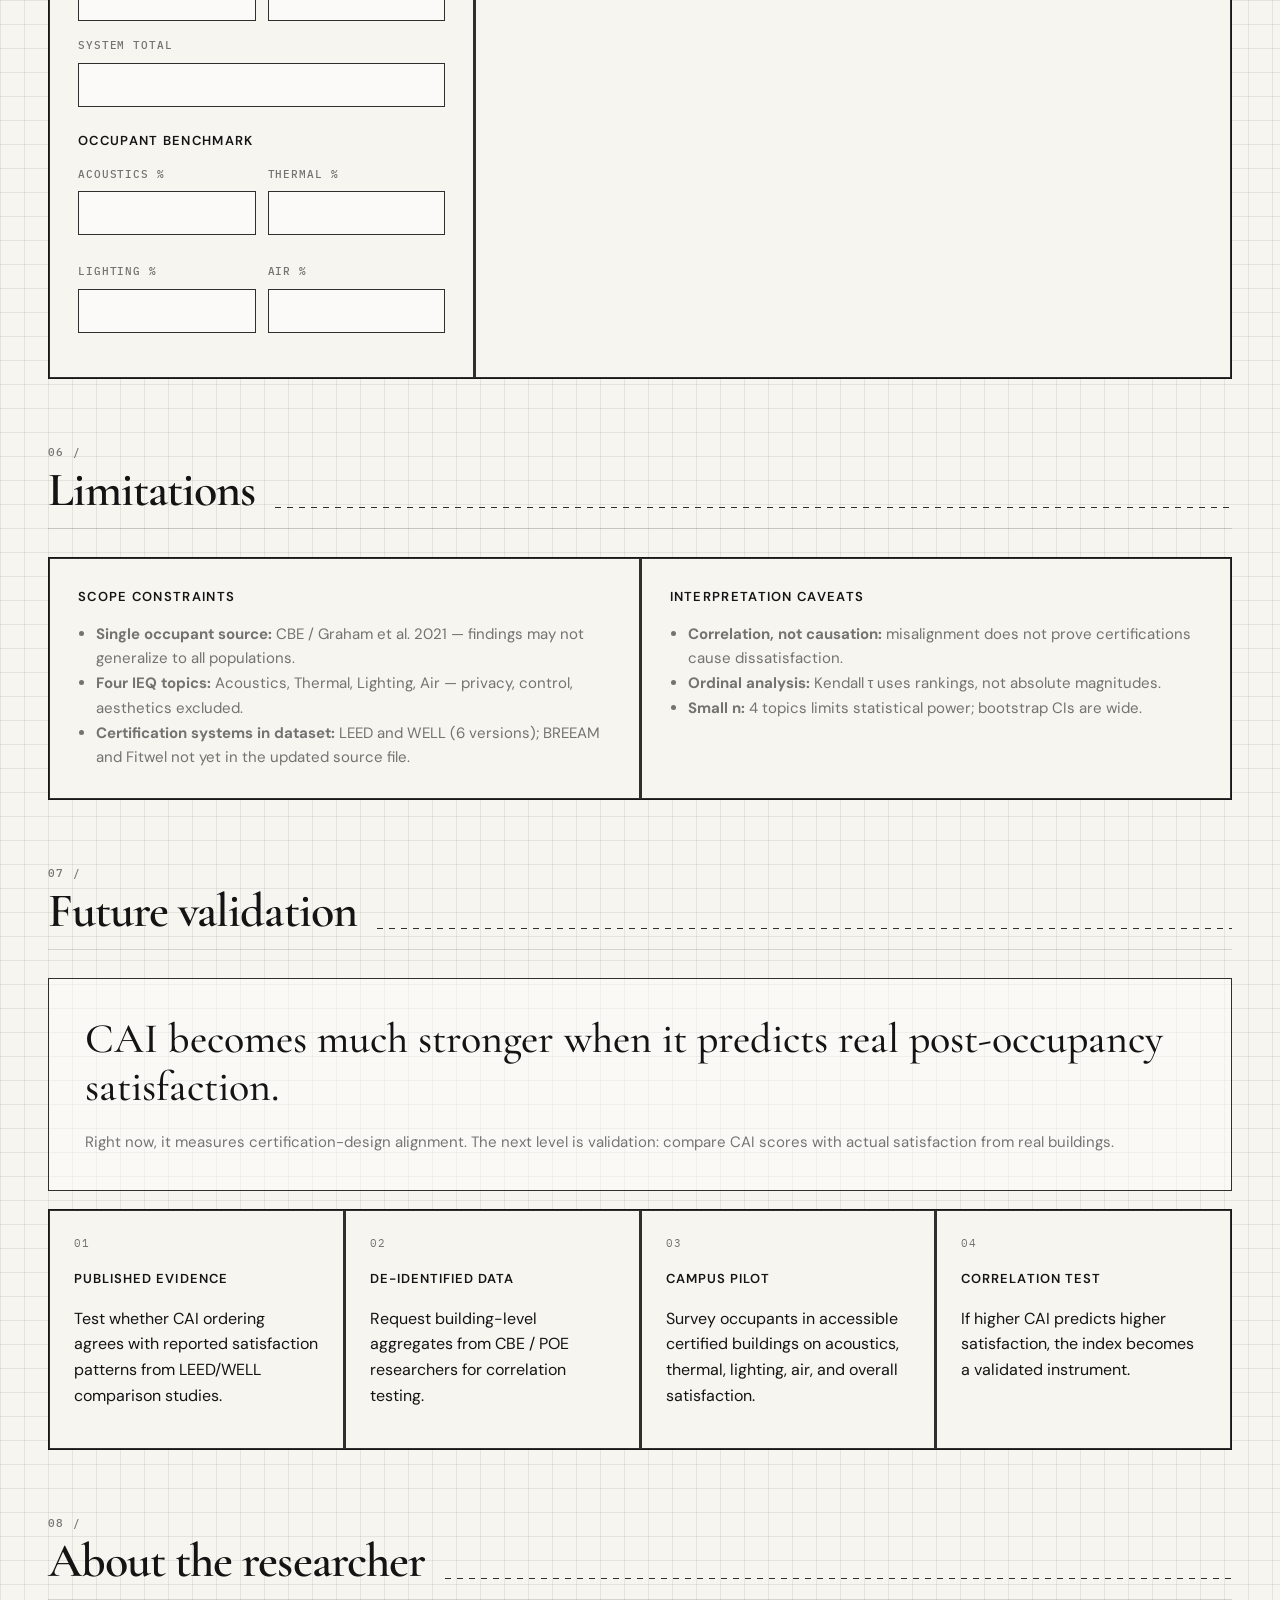
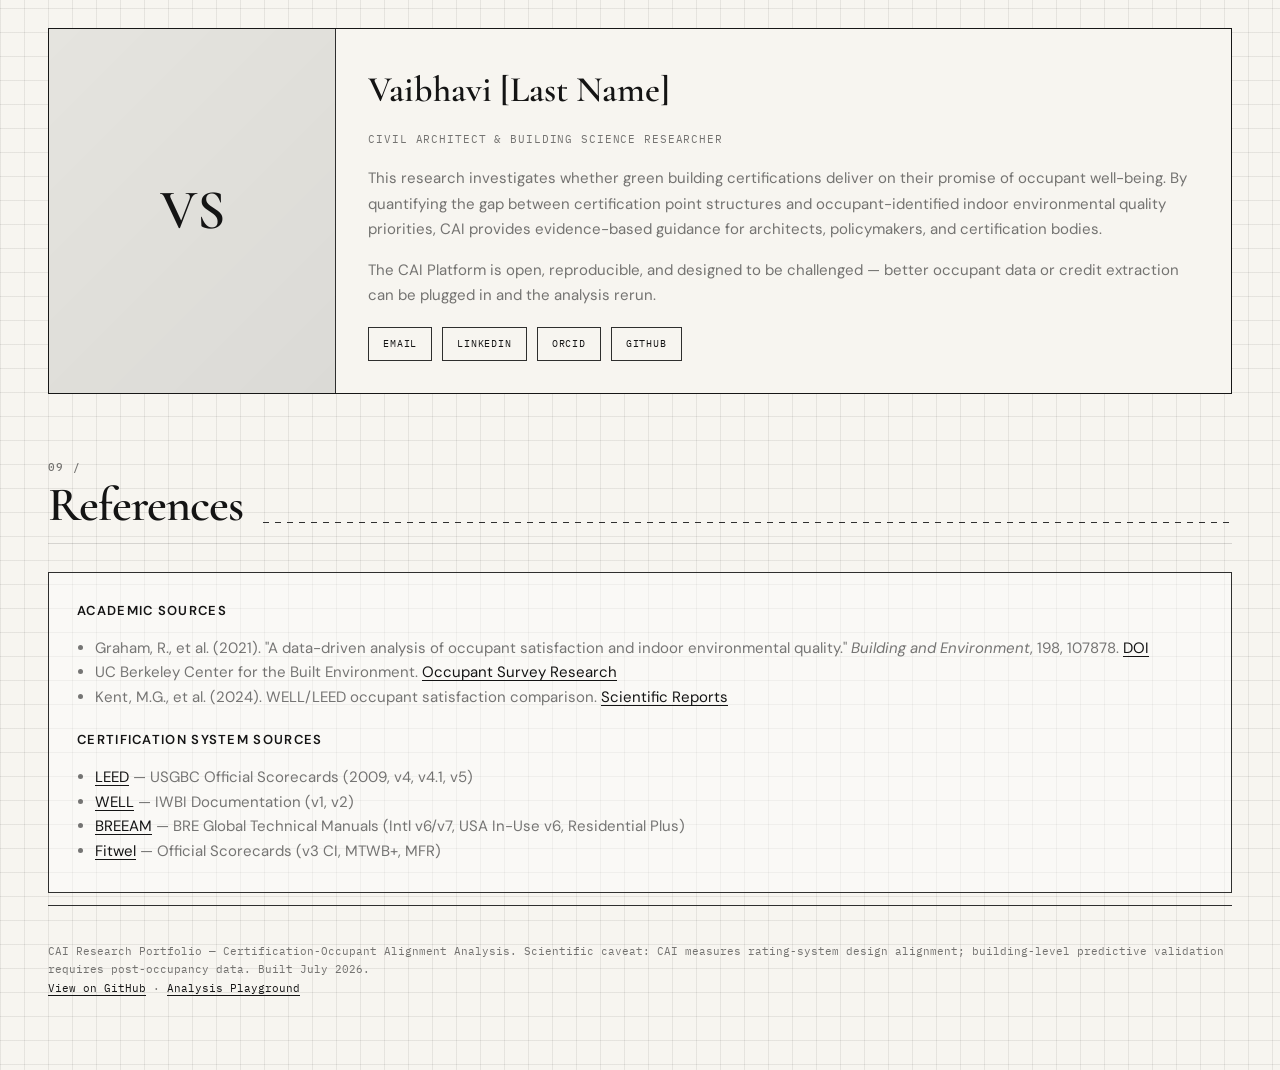
==== commit 57614f04: "Redesign portfolio with architectural studio aesthetic. Replace hand-drawn sketch styling with grid-" ====
--- a/docs/index.html
+++ b/docs/index.html
@@ -13,13 +13,13 @@
   <meta name="twitter:card" content="summary_large_image">
   <link rel="preconnect" href="https://fonts.googleapis.com">
   <link rel="preconnect" href="https://fonts.gstatic.com" crossorigin>
-  <link href="https://fonts.googleapis.com/css2?family=Caveat:wght@500;700&family=Patrick+Hand&display=swap" rel="stylesheet">
+  <link href="https://fonts.googleapis.com/css2?family=Cormorant+Garamond:ital,wght@0,500;0,600;0,700;1,500&family=DM+Sans:ital,opsz,wght@0,9..40,400;0,9..40,500;0,9..40,600;0,9..40,700;1,9..40,400&family=IBM+Plex+Mono:wght@400;500&display=swap" rel="stylesheet">
   <link rel="stylesheet" href="css/styles.css">
 </head>
 <body>
   <div class="page">
     <nav class="nav">
-      <div class="brand">CAI / research portfolio</div>
+      <div class="brand">CAI Studio<span class="brand-sub">Building Science Research</span></div>
       <div class="navlinks" aria-label="Page sections">
         <a href="#methodology">Method</a>
         <a href="#findings">Findings</a>
@@ -34,18 +34,18 @@
       <section class="hero" id="top">
         <div class="hero-copy sketch-box">
           <div class="eyebrow">Certification-Occupant Alignment (CAI) Research</div>
-          <h1>the <span class="scribble-under">quiet failure</span> of certification points</h1>
+          <h1>The <span class="emphasis">quiet failure</span> of certification points</h1>
           <p class="lead">
             Green building certifications claim to optimize for occupant well-being. This research asks whether certification point allocations actually match occupant-identified indoor environmental quality priorities across LEED and WELL (current dataset).
           </p>
           <div class="thesis">
-            <div style="--r:-1.2deg"><strong>54%</strong><span>occupant acoustic dissatisfaction benchmark (CBE / Graham et al. 2021)</span></div>
-            <div style="--r:.9deg"><strong id="acCertStat">3.6%</strong><span>average certification point share given to acoustics across 6 versions</span></div>
-            <div style="--r:-.5deg"><strong id="avgTauStat">-0.631</strong><span>average Kendall tau-b across all certification systems analyzed</span></div>
-          </div>
-        </div>
-
-        <div class="hero-visual sketch-box" aria-label="Pencil drawing of noisy building">
+            <div><strong>54%</strong><span>occupant acoustic dissatisfaction benchmark (CBE / Graham et al. 2021)</span></div>
+            <div><strong id="acCertStat">3.6%</strong><span>average certification point share given to acoustics across 6 versions</span></div>
+            <div><strong id="avgTauStat">-0.631</strong><span>average Kendall tau-b across all certification systems analyzed</span></div>
+          </div>
+        </div>
+
+        <div class="hero-visual sketch-box" aria-label="Architectural diagram of building and acoustic conflict">
           <canvas id="sketchCanvas"></canvas>
           <p class="caption">
             A certified building can look clean on paper while sound privacy and thermal comfort remain the things occupants feel every day.
@@ -282,19 +282,19 @@
           <span>Right now, it measures certification-design alignment. The next level is validation: compare CAI scores with actual satisfaction from real buildings.</span>
         </div>
         <div class="roadmap" style="margin-top:18px">
-          <div class="step sketch-box" style="--r:-1deg">
+          <div class="step sketch-box">
             <h3>Published evidence</h3>
             <p>Test whether CAI ordering agrees with reported satisfaction patterns from LEED/WELL comparison studies.</p>
           </div>
-          <div class="step sketch-box" style="--r:.6deg">
+          <div class="step sketch-box">
             <h3>De-identified data</h3>
             <p>Request building-level aggregates from CBE / POE researchers for correlation testing.</p>
           </div>
-          <div class="step sketch-box" style="--r:-.4deg">
+          <div class="step sketch-box">
             <h3>Campus pilot</h3>
             <p>Survey occupants in accessible certified buildings on acoustics, thermal, lighting, air, and overall satisfaction.</p>
           </div>
-          <div class="step sketch-box" style="--r:.9deg">
+          <div class="step sketch-box">
             <h3>Correlation test</h3>
             <p>If higher CAI predicts higher satisfaction, the index becomes a validated instrument.</p>
           </div>
--- a/docs/css/styles.css
+++ b/docs/css/styles.css
@@ -1,24 +1,32 @@
 :root {
-  --ink: #0b0b0b;
-  --paper: #fbfaf6;
-  --paper2: #f3f1ea;
-  --line: rgba(0,0,0,.82);
-  --soft: rgba(0,0,0,.62);
-  --faint: rgba(0,0,0,.22);
+  --ink: #141414;
+  --paper: #f7f5f0;
+  --paper2: #eeede8;
+  --stone: #d8d4cb;
+  --line: rgba(20, 20, 20, 0.14);
+  --line-strong: rgba(20, 20, 20, 0.88);
+  --soft: rgba(20, 20, 20, 0.58);
+  --faint: rgba(20, 20, 20, 0.08);
+  --font-display: "Cormorant Garamond", "Times New Roman", Georgia, serif;
+  --font-body: "DM Sans", "Helvetica Neue", Arial, sans-serif;
+  --font-mono: "IBM Plex Mono", ui-monospace, SFMono-Regular, Menlo, monospace;
 }
 
 * { box-sizing: border-box; }
 html { scroll-behavior: smooth; }
+
 body {
   margin: 0;
   color: var(--ink);
   background:
-    radial-gradient(circle at 12% 8%, rgba(0,0,0,.035), transparent 18%),
-    radial-gradient(circle at 85% 22%, rgba(0,0,0,.03), transparent 20%),
-    repeating-linear-gradient(0deg, rgba(0,0,0,.018) 0, rgba(0,0,0,.018) 1px, transparent 1px, transparent 9px),
+    linear-gradient(var(--faint) 1px, transparent 1px),
+    linear-gradient(90deg, var(--faint) 1px, transparent 1px),
     var(--paper);
-  font-family: "Caveat", "Patrick Hand", "Bradley Hand", "Segoe Print", system-ui, sans-serif;
-  line-height: 1.35;
+  background-size: 24px 24px, 24px 24px, auto;
+  font-family: var(--font-body);
+  font-size: 16px;
+  line-height: 1.6;
+  -webkit-font-smoothing: antialiased;
 }
 
 body:before {
@@ -26,417 +34,611 @@
   position: fixed;
   inset: 0;
   pointer-events: none;
-  opacity: .32;
-  background-image:
-    linear-gradient(96deg, transparent 0 48%, rgba(0,0,0,.025) 49%, transparent 50% 100%),
-    linear-gradient(4deg, transparent 0 80%, rgba(0,0,0,.025) 81%, transparent 82% 100%);
-  background-size: 29px 31px, 43px 47px;
-  mix-blend-mode: multiply;
-}
-
-a { color: var(--ink); text-decoration-thickness: 2px; text-underline-offset: 3px; }
-
-.page { max-width: 1220px; margin: 0 auto; padding: 18px; }
+  background:
+    radial-gradient(circle at 15% 0%, rgba(255,255,255,.55), transparent 42%),
+    radial-gradient(circle at 85% 100%, rgba(0,0,0,.03), transparent 36%);
+}
+
+a {
+  color: var(--ink);
+  text-decoration-thickness: 1px;
+  text-underline-offset: 3px;
+  transition: opacity .2s ease;
+}
+a:hover { opacity: .72; }
+
+.page {
+  position: relative;
+  max-width: 1240px;
+  margin: 0 auto;
+  padding: 0 28px 48px;
+}
+
+main { counter-reset: section; }
 
 .nav {
   position: sticky;
   top: 0;
   z-index: 10;
   display: flex;
-  gap: 10px;
+  gap: 24px;
   align-items: center;
   justify-content: space-between;
-  padding: 12px 0 8px;
-  background: linear-gradient(var(--paper), rgba(251,250,246,.92));
-  border-bottom: 2px solid var(--line);
-  transform: rotate(-.1deg);
-}
+  padding: 22px 0 18px;
+  background: rgba(247, 245, 240, 0.92);
+  backdrop-filter: blur(8px);
+  border-bottom: 1px solid var(--line-strong);
+}
+
 .brand {
-  font-size: 18px;
-  font-weight: 900;
-  letter-spacing: .03em;
-  text-transform: uppercase;
-}
-.navlinks { display: flex; flex-wrap: wrap; gap: 8px; justify-content: flex-end; }
-.navlinks a, .navlinks .playground-btn {
+  display: flex;
+  flex-direction: column;
+  gap: 2px;
+  font-family: var(--font-body);
+  font-size: 13px;
+  font-weight: 600;
+  letter-spacing: 0.18em;
+  text-transform: uppercase;
+}
+
+.brand-sub {
+  font-family: var(--font-mono);
+  font-size: 10px;
+  font-weight: 400;
+  letter-spacing: 0.08em;
+  color: var(--soft);
+  text-transform: uppercase;
+}
+
+.navlinks {
+  display: flex;
+  flex-wrap: wrap;
+  gap: 6px 18px;
+  justify-content: flex-end;
+  align-items: center;
+}
+
+.navlinks a,
+.navlinks .playground-btn {
   display: inline-flex;
   align-items: center;
-  min-height: 34px;
-  padding: 6px 10px;
-  border: 2px solid var(--line);
-  border-radius: 46% 54% 48% 52% / 54% 43% 57% 46%;
-  background: rgba(255,255,255,.42);
+  min-height: 36px;
+  padding: 0;
+  border: 0;
+  background: transparent;
   text-decoration: none;
-  font-size: 13px;
-  font-weight: 800;
-}
-.navlinks a:nth-child(2n) { transform: rotate(.7deg); }
-.navlinks a:nth-child(2n+1) { transform: rotate(-.6deg); }
+  font-family: var(--font-mono);
+  font-size: 11px;
+  font-weight: 500;
+  letter-spacing: 0.08em;
+  text-transform: uppercase;
+  color: var(--soft);
+}
+
+.navlinks a:hover,
+.navlinks .playground-btn:hover {
+  color: var(--ink);
+  opacity: 1;
+}
+
 .navlinks .playground-btn {
+  min-height: 38px;
+  padding: 0 16px;
+  margin-left: 8px;
   background: var(--ink);
   color: var(--paper);
-  transform: rotate(.4deg);
 }
 
 .sketch-box {
   position: relative;
-  border: 3px solid var(--line);
-  border-radius: 19px 13px 17px 12px / 12px 20px 10px 18px;
-  background: rgba(255,255,255,.36);
-  box-shadow:
-    4px 5px 0 rgba(0,0,0,.08),
-    inset 0 0 0 1px rgba(0,0,0,.2);
-}
+  border: 1px solid var(--line-strong);
+  border-radius: 0;
+  background: rgba(255, 255, 255, 0.42);
+  box-shadow: none;
+}
+
 .sketch-box:before,
-.sketch-box:after {
-  content: "";
-  position: absolute;
-  inset: 5px -4px -5px 4px;
-  border: 1px solid rgba(0,0,0,.45);
-  border-radius: 15px 20px 12px 18px / 19px 11px 17px 10px;
-  pointer-events: none;
-  transform: rotate(.35deg);
-}
-.sketch-box:after {
-  inset: -4px 7px 7px -5px;
-  border-color: rgba(0,0,0,.26);
-  transform: rotate(-.45deg);
-}
+.sketch-box:after { content: none; }
 
 .hero {
   display: grid;
-  grid-template-columns: minmax(0, 1.03fr) minmax(310px, .97fr);
-  gap: 20px;
-  min-height: calc(100vh - 82px);
+  grid-template-columns: minmax(0, 1.05fr) minmax(300px, 0.95fr);
+  gap: 1px;
+  min-height: calc(100vh - 96px);
   align-items: stretch;
-  padding: 18px 0 24px;
-}
-.hero-copy { padding: clamp(18px, 4vw, 38px); display: flex; flex-direction: column; justify-content: center; }
+  padding: 28px 0 36px;
+  background: var(--line);
+}
+
+.hero-copy,
+.hero-visual {
+  background: var(--paper);
+}
+
+.hero-copy {
+  padding: clamp(28px, 5vw, 56px);
+  display: flex;
+  flex-direction: column;
+  justify-content: center;
+}
+
 .eyebrow {
   width: max-content;
   max-width: 100%;
-  padding: 6px 12px;
-  border: 2px solid var(--ink);
-  border-radius: 50% 45% 54% 46% / 41% 52% 44% 58%;
-  font-size: 13px;
-  font-weight: 900;
-  text-transform: uppercase;
-  letter-spacing: .06em;
-  transform: rotate(-1.4deg);
-  background: rgba(255,255,255,.35);
-}
+  padding: 0 0 10px;
+  border: 0;
+  border-bottom: 1px solid var(--line-strong);
+  border-radius: 0;
+  font-family: var(--font-mono);
+  font-size: 11px;
+  font-weight: 500;
+  text-transform: uppercase;
+  letter-spacing: 0.14em;
+  color: var(--soft);
+  background: transparent;
+}
+
 h1 {
-  margin: 22px 0 14px;
-  font-size: clamp(42px, 7.5vw, 88px);
-  line-height: .88;
-  letter-spacing: 0;
-  font-weight: 950;
-  text-transform: uppercase;
-}
-.scribble-under {
-  display: inline-block;
+  margin: 24px 0 18px;
+  font-family: var(--font-display);
+  font-size: clamp(42px, 6vw, 76px);
+  line-height: 1.02;
+  letter-spacing: -0.02em;
+  font-weight: 600;
+  text-transform: none;
+}
+
+.emphasis {
+  font-style: italic;
   position: relative;
 }
-.scribble-under:after {
+
+.emphasis:after {
   content: "";
   position: absolute;
   left: 0;
   right: 0;
-  bottom: -5px;
-  height: 10px;
-  border-bottom: 4px solid var(--ink);
-  border-radius: 50%;
-  transform: rotate(-1.5deg);
-}
+  bottom: 0.08em;
+  height: 1px;
+  background: var(--ink);
+}
+
 .lead {
-  max-width: 760px;
+  max-width: 640px;
   margin: 0;
-  font-family: ui-monospace, SFMono-Regular, Menlo, Consolas, monospace;
-  font-size: clamp(16px, 2.1vw, 22px);
-  line-height: 1.48;
-}
+  font-family: var(--font-body);
+  font-size: clamp(16px, 1.8vw, 18px);
+  line-height: 1.7;
+  color: var(--soft);
+}
+
 .thesis {
-  margin-top: 26px;
+  margin-top: 36px;
   display: grid;
   grid-template-columns: repeat(3, 1fr);
-  gap: 12px;
-}
+  gap: 1px;
+  background: var(--line-strong);
+  border: 1px solid var(--line-strong);
+}
+
 .thesis div {
-  min-height: 116px;
-  padding: 14px;
-  border: 2px solid var(--line);
-  border-radius: 13px 18px 12px 15px / 19px 11px 17px 12px;
-  background: rgba(255,255,255,.28);
-  transform: rotate(var(--r));
-}
-.thesis strong { display: block; font-size: 26px; line-height: 1; margin-bottom: 8px; }
-.thesis span { font-family: ui-monospace, SFMono-Regular, Menlo, Consolas, monospace; font-size: 12px; }
+  min-height: 120px;
+  padding: 18px 16px;
+  border: 0;
+  border-radius: 0;
+  background: var(--paper);
+}
+
+.thesis strong {
+  display: block;
+  font-family: var(--font-display);
+  font-size: 34px;
+  line-height: 1;
+  margin-bottom: 10px;
+  font-weight: 600;
+}
+
+.thesis span {
+  font-family: var(--font-mono);
+  font-size: 11px;
+  line-height: 1.5;
+  color: var(--soft);
+}
 
 .hero-visual {
-  padding: 16px;
+  padding: 24px;
   overflow: hidden;
   min-height: 620px;
   display: flex;
   flex-direction: column;
 }
+
 #sketchCanvas {
   width: 100%;
   flex: 1;
   min-height: 420px;
   display: block;
-  filter: contrast(1.06);
-}
+}
+
 .caption {
-  margin: 12px 0 0;
-  font-family: ui-monospace, SFMono-Regular, Menlo, Consolas, monospace;
-  font-size: 13px;
-  color: var(--soft);
-  border-top: 2px dashed var(--faint);
-  padding-top: 10px;
-}
-
-section { padding: 34px 0; }
+  margin: 16px 0 0;
+  font-family: var(--font-mono);
+  font-size: 11px;
+  line-height: 1.6;
+  color: var(--soft);
+  border-top: 1px solid var(--line);
+  padding-top: 14px;
+}
+
+section:not(#top) {
+  padding: 56px 0 12px;
+  counter-increment: section;
+}
+
 .section-title {
   display: grid;
   grid-template-columns: auto 1fr;
-  gap: 14px;
+  gap: 20px;
   align-items: end;
-  margin-bottom: 18px;
-}
+  margin-bottom: 28px;
+  padding-bottom: 14px;
+  border-bottom: 1px solid var(--line);
+}
+
 .section-title h2 {
   margin: 0;
-  font-size: clamp(30px, 4vw, 52px);
-  line-height: .96;
-  text-transform: uppercase;
-}
+  font-family: var(--font-display);
+  font-size: clamp(32px, 4vw, 48px);
+  line-height: 1;
+  font-weight: 600;
+  text-transform: none;
+  letter-spacing: -0.02em;
+}
+
+.section-title h2:before {
+  content: counter(section, decimal-leading-zero) " / ";
+  display: block;
+  margin-bottom: 8px;
+  font-family: var(--font-mono);
+  font-size: 11px;
+  font-weight: 500;
+  letter-spacing: 0.12em;
+  text-transform: uppercase;
+  color: var(--soft);
+}
+
 .section-title .rule {
-  height: 15px;
-  border-top: 4px solid var(--ink);
-  border-bottom: 1px solid var(--ink);
-  transform: rotate(-.2deg);
-}
-
-.grid-2 { display: grid; grid-template-columns: 1fr 1fr; gap: 18px; }
-.grid-3 { display: grid; grid-template-columns: repeat(3, 1fr); gap: 16px; }
-.grid-4 { display: grid; grid-template-columns: repeat(2, 1fr); gap: 18px; }
-.panel { padding: 20px; }
+  height: 1px;
+  background: repeating-linear-gradient(
+    90deg,
+    var(--line-strong) 0 6px,
+    transparent 6px 12px
+  );
+  transform: none;
+  margin-bottom: 6px;
+}
+
+.grid-2 { display: grid; grid-template-columns: 1fr 1fr; gap: 1px; background: var(--line-strong); border: 1px solid var(--line-strong); }
+.grid-3 { display: grid; grid-template-columns: repeat(3, 1fr); gap: 1px; background: var(--line-strong); border: 1px solid var(--line-strong); }
+.grid-4 { display: grid; grid-template-columns: repeat(2, 1fr); gap: 1px; background: var(--line-strong); border: 1px solid var(--line-strong); }
+
+.grid-2 > *,
+.grid-3 > *,
+.grid-4 > * {
+  background: var(--paper);
+}
+
+.panel { padding: 28px; }
 .panel h3 {
-  margin: 0 0 10px;
-  font-size: 24px;
-  text-transform: uppercase;
-  line-height: 1;
-}
-.panel p, .panel li {
-  font-family: ui-monospace, SFMono-Regular, Menlo, Consolas, monospace;
-  font-size: 14px;
-  line-height: 1.55;
-}
-.panel ul { padding-left: 20px; margin: 10px 0 0; }
+  margin: 0 0 14px;
+  font-family: var(--font-body);
+  font-size: 13px;
+  font-weight: 600;
+  letter-spacing: 0.1em;
+  text-transform: uppercase;
+}
+
+.panel p,
+.panel li {
+  font-family: var(--font-body);
+  font-size: 15px;
+  line-height: 1.65;
+  color: var(--soft);
+}
+
+.panel ul { padding-left: 18px; margin: 10px 0 0; }
 
 .noise-strip {
   display: grid;
-  grid-template-columns: minmax(230px, .8fr) minmax(0, 1.2fr);
-  gap: 16px;
+  grid-template-columns: minmax(240px, 0.75fr) minmax(0, 1.25fr);
+  gap: 1px;
   align-items: stretch;
-}
+  background: var(--line-strong);
+  border: 1px solid var(--line-strong);
+}
+
+.noise-strip > * { background: var(--paper); }
+
 .big-number {
   display: flex;
   flex-direction: column;
   justify-content: center;
   align-items: center;
-  min-height: 290px;
-  padding: 22px;
+  min-height: 300px;
+  padding: 28px;
   text-align: center;
 }
+
 .big-number b {
-  font-size: clamp(86px, 15vw, 170px);
-  line-height: .8;
-  font-weight: 950;
-}
+  font-family: var(--font-display);
+  font-size: clamp(72px, 12vw, 140px);
+  line-height: 0.9;
+  font-weight: 600;
+}
+
 .big-number span {
-  max-width: 290px;
-  margin-top: 16px;
-  font-family: ui-monospace, SFMono-Regular, Menlo, Consolas, monospace;
-  font-size: 14px;
-}
-.bars { padding: 22px; }
-.bar-row { margin: 15px 0 20px; }
+  max-width: 280px;
+  margin-top: 18px;
+  font-family: var(--font-mono);
+  font-size: 11px;
+  line-height: 1.6;
+  color: var(--soft);
+}
+
+.bars { padding: 28px; }
+.bar-row { margin: 18px 0 22px; }
 .bar-label {
   display: flex;
   justify-content: space-between;
   gap: 10px;
-  margin-bottom: 6px;
-  font-family: ui-monospace, SFMono-Regular, Menlo, Consolas, monospace;
-  font-size: 13px;
-  font-weight: 800;
-}
+  margin-bottom: 8px;
+  font-family: var(--font-mono);
+  font-size: 11px;
+  font-weight: 500;
+  letter-spacing: 0.04em;
+  text-transform: uppercase;
+}
+
 .bar-track {
   position: relative;
-  height: 28px;
-  border: 2px solid var(--ink);
-  border-radius: 11px 8px 12px 10px / 9px 13px 8px 12px;
-  background: repeating-linear-gradient(135deg, rgba(0,0,0,.06) 0 2px, transparent 2px 7px);
-}
+  height: 6px;
+  border: 0;
+  border-radius: 0;
+  background: var(--stone);
+}
+
 .bar-fill {
   height: 100%;
   width: var(--w);
-  background: repeating-linear-gradient(90deg, rgba(0,0,0,.9) 0 2px, rgba(0,0,0,.68) 2px 4px);
-  border-right: 3px solid var(--ink);
-  border-radius: 8px 4px 5px 8px;
-}
-.bar-fill.light {
-  background: repeating-linear-gradient(90deg, rgba(0,0,0,.18) 0 2px, rgba(0,0,0,.08) 2px 4px);
-}
-
-.result-table { overflow-x: auto; padding: 12px; }
-table { width: 100%; border-collapse: collapse; min-width: 860px; font-family: ui-monospace, SFMono-Regular, Menlo, Consolas, monospace; }
-th, td { padding: 10px 10px; border-bottom: 2px solid rgba(0,0,0,.32); text-align: left; }
+  background: var(--ink);
+  border: 0;
+  border-radius: 0;
+}
+
+.bar-fill.light { background: rgba(20, 20, 20, 0.28); }
+
+.result-table { overflow-x: auto; padding: 0; border: 1px solid var(--line-strong); }
+table {
+  width: 100%;
+  border-collapse: collapse;
+  min-width: 860px;
+  font-family: var(--font-mono);
+  font-size: 12px;
+  background: var(--paper);
+}
+
+th, td {
+  padding: 14px 16px;
+  border-bottom: 1px solid var(--line);
+  text-align: left;
+}
+
 th {
-  font-family: "Caveat", "Patrick Hand", "Segoe Print", system-ui, sans-serif;
-  font-size: 16px;
-  text-transform: uppercase;
-  border-bottom: 3px solid var(--ink);
-}
+  font-family: var(--font-body);
+  font-size: 11px;
+  font-weight: 600;
+  letter-spacing: 0.08em;
+  text-transform: uppercase;
+  border-bottom: 1px solid var(--line-strong);
+  color: var(--soft);
+}
+
 td.num { text-align: right; font-variant-numeric: tabular-nums; }
-.bad { font-weight: 900; }
+.bad { font-weight: 600; }
 
 .tool-wrap {
   display: grid;
-  grid-template-columns: minmax(300px, .72fr) minmax(0, 1.28fr);
-  gap: 18px;
-}
-.control { margin: 0 0 12px; }
+  grid-template-columns: minmax(300px, 0.72fr) minmax(0, 1.28fr);
+  gap: 1px;
+  background: var(--line-strong);
+  border: 1px solid var(--line-strong);
+}
+
+.tool-wrap > * { background: var(--paper); }
+
+.control { margin: 0 0 16px; }
 label {
   display: block;
-  font-size: 15px;
-  font-weight: 900;
-  margin-bottom: 5px;
-  text-transform: uppercase;
-}
+  font-family: var(--font-mono);
+  font-size: 11px;
+  font-weight: 500;
+  letter-spacing: 0.08em;
+  margin-bottom: 8px;
+  text-transform: uppercase;
+  color: var(--soft);
+}
+
 select, input {
   width: 100%;
-  min-height: 42px;
-  padding: 8px 10px;
+  min-height: 44px;
+  padding: 10px 12px;
   color: var(--ink);
-  background: rgba(255,255,255,.5);
-  border: 2px solid var(--ink);
-  border-radius: 10px 8px 11px 7px / 8px 10px 7px 11px;
-  font-family: ui-monospace, SFMono-Regular, Menlo, Consolas, monospace;
+  background: rgba(255,255,255,.55);
+  border: 1px solid var(--line-strong);
+  border-radius: 0;
+  font-family: var(--font-body);
   font-size: 14px;
   outline: none;
 }
-input:focus, select:focus { box-shadow: 0 0 0 3px rgba(0,0,0,.14); }
-.mini-grid { display: grid; grid-template-columns: 1fr 1fr; gap: 10px; }
-.score-card { padding: 20px; min-height: 100%; }
-.score-line { display: flex; align-items: baseline; gap: 16px; flex-wrap: wrap; }
-.tau { font-size: clamp(70px, 11vw, 132px); line-height: .82; font-weight: 950; }
-.verdict { max-width: 420px; font-size: 27px; font-weight: 950; text-transform: uppercase; line-height: 1; }
-.order-note, .small-note, .source-note {
-  font-family: ui-monospace, SFMono-Regular, Menlo, Consolas, monospace;
-  font-size: 13px;
-  color: var(--soft);
-}
-.gap-list { margin-top: 18px; display: grid; gap: 10px; }
+
+input:focus, select:focus { box-shadow: inset 0 0 0 1px var(--ink); }
+
+.mini-grid { display: grid; grid-template-columns: 1fr 1fr; gap: 12px; }
+.score-card { padding: 28px; min-height: 100%; }
+.score-line { display: flex; align-items: baseline; gap: 20px; flex-wrap: wrap; }
+
+.tau {
+  font-family: var(--font-display);
+  font-size: clamp(64px, 10vw, 112px);
+  line-height: 0.9;
+  font-weight: 600;
+}
+
+.verdict {
+  max-width: 420px;
+  font-family: var(--font-body);
+  font-size: 18px;
+  font-weight: 500;
+  line-height: 1.35;
+  text-transform: none;
+  color: var(--soft);
+}
+
+.order-note,
+.small-note,
+.source-note {
+  font-family: var(--font-mono);
+  font-size: 11px;
+  line-height: 1.6;
+  color: var(--soft);
+}
+
+.gap-list { margin-top: 22px; display: grid; gap: 12px; }
 .gap-item {
   display: grid;
   grid-template-columns: 112px 1fr 70px;
-  gap: 10px;
+  gap: 12px;
   align-items: center;
-  font-family: ui-monospace, SFMono-Regular, Menlo, Consolas, monospace;
-  font-size: 13px;
-}
+  font-family: var(--font-mono);
+  font-size: 11px;
+}
+
 .gap-sketch {
-  height: 18px;
-  border: 1px solid var(--ink);
-  background: repeating-linear-gradient(90deg, rgba(0,0,0,.08) 0 2px, transparent 2px 5px);
+  height: 6px;
+  border: 0;
+  background: var(--stone);
   position: relative;
 }
+
 .gap-sketch span {
   position: absolute;
-  right: 50%;
+  left: 50%;
   top: 0;
   bottom: 0;
   width: var(--w);
-  background: rgba(0,0,0,.82);
+  background: var(--ink);
 }
 
 .roadmap {
   display: grid;
   grid-template-columns: repeat(4, 1fr);
-  gap: 12px;
+  gap: 1px;
   counter-reset: step;
-}
+  background: var(--line-strong);
+  border: 1px solid var(--line-strong);
+}
+
+.roadmap > * { background: var(--paper); }
+
 .step {
-  padding: 18px;
-  min-height: 210px;
-  transform: rotate(var(--r));
-}
+  padding: 24px;
+  min-height: 220px;
+}
+
 .step:before {
   counter-increment: step;
-  content: counter(step);
-  display: grid;
-  place-items: center;
-  width: 42px;
-  height: 42px;
-  border: 3px solid var(--ink);
-  border-radius: 50% 43% 54% 46% / 48% 55% 42% 52%;
-  font-size: 25px;
-  font-weight: 950;
-  margin-bottom: 12px;
+  content: counter(step, decimal-leading-zero);
+  display: block;
+  font-family: var(--font-mono);
+  font-size: 11px;
+  letter-spacing: 0.1em;
+  color: var(--soft);
+  margin-bottom: 16px;
+}
+
+.step h3 {
+  font-family: var(--font-body);
+  font-size: 13px;
+  font-weight: 600;
+  letter-spacing: 0.08em;
+  text-transform: uppercase;
 }
 
 .quote {
-  padding: 26px;
-  font-size: clamp(25px, 4vw, 48px);
-  line-height: 1.02;
-  font-weight: 950;
-  text-transform: uppercase;
-  transform: rotate(-.35deg);
-}
+  padding: 36px;
+  font-family: var(--font-display);
+  font-size: clamp(28px, 4vw, 42px);
+  line-height: 1.15;
+  font-weight: 500;
+  text-transform: none;
+}
+
 .quote span {
   display: block;
-  margin-top: 15px;
-  font-family: ui-monospace, SFMono-Regular, Menlo, Consolas, monospace;
-  font-size: 14px;
-  line-height: 1.5;
-  font-weight: 500;
-  text-transform: none;
+  margin-top: 18px;
+  font-family: var(--font-body);
+  font-size: 15px;
+  line-height: 1.65;
+  font-weight: 400;
+  color: var(--soft);
 }
 
 .figure-card {
-  padding: 16px;
+  padding: 0;
   display: flex;
   flex-direction: column;
-  gap: 10px;
-}
+  gap: 0;
+  border: 1px solid var(--line-strong);
+  background: var(--paper);
+}
+
 .figure-card img {
   width: 100%;
   height: auto;
-  border: 2px solid var(--ink);
-  border-radius: 8px;
+  border: 0;
+  border-bottom: 1px solid var(--line);
+  border-radius: 0;
   background: white;
 }
+
 .figure-card figcaption {
-  font-family: ui-monospace, SFMono-Regular, Menlo, Consolas, monospace;
-  font-size: 13px;
-  color: var(--soft);
-  line-height: 1.5;
-}
-
-details.methodology {
-  padding: 20px;
-}
+  padding: 16px 18px;
+  font-family: var(--font-mono);
+  font-size: 11px;
+  line-height: 1.6;
+  color: var(--soft);
+}
+
+details.methodology { padding: 28px; }
 details.methodology summary {
   cursor: pointer;
-  font-size: 20px;
-  font-weight: 900;
-  text-transform: uppercase;
-  margin-bottom: 10px;
-}
-details.methodology p, details.methodology li {
-  font-family: ui-monospace, SFMono-Regular, Menlo, Consolas, monospace;
-  font-size: 14px;
-  line-height: 1.55;
+  font-family: var(--font-body);
+  font-size: 13px;
+  font-weight: 600;
+  letter-spacing: 0.08em;
+  text-transform: uppercase;
+  margin-bottom: 12px;
+  list-style: none;
+}
+
+details.methodology summary::-webkit-details-marker { display: none; }
+
+details.methodology p,
+details.methodology li {
+  font-family: var(--font-body);
+  font-size: 15px;
+  line-height: 1.65;
+  color: var(--soft);
 }
 
 .cta-banner {
@@ -444,79 +646,116 @@
   flex-wrap: wrap;
   align-items: center;
   justify-content: space-between;
-  gap: 16px;
-  padding: 24px 28px;
-  margin: 18px 0;
-}
+  gap: 20px;
+  padding: 32px 36px;
+  margin: 36px 0;
+  background: var(--ink);
+  color: var(--paper);
+  border: 1px solid var(--ink);
+}
+
 .cta-banner h3 {
   margin: 0;
-  font-size: clamp(24px, 4vw, 36px);
-  text-transform: uppercase;
-  max-width: 620px;
-}
+  font-family: var(--font-display);
+  font-size: clamp(24px, 3vw, 34px);
+  font-weight: 500;
+  max-width: 640px;
+  line-height: 1.2;
+  text-transform: none;
+}
+
 .cta-banner a {
   display: inline-flex;
   align-items: center;
-  min-height: 48px;
-  padding: 10px 20px;
-  background: var(--ink);
-  color: var(--paper);
+  min-height: 44px;
+  padding: 0 20px;
+  background: var(--paper);
+  color: var(--ink);
   text-decoration: none;
-  font-family: ui-monospace, SFMono-Regular, Menlo, Consolas, monospace;
-  font-size: 14px;
-  font-weight: 800;
-  border-radius: 12px 8px 11px 9px / 9px 12px 8px 10px;
-  transform: rotate(-.3deg);
-}
+  font-family: var(--font-mono);
+  font-size: 11px;
+  font-weight: 500;
+  letter-spacing: 0.08em;
+  text-transform: uppercase;
+  border-radius: 0;
+}
+
+.cta-banner a:hover { opacity: 0.85; }
 
 .about-grid {
   display: grid;
-  grid-template-columns: minmax(200px, .35fr) minmax(0, 1fr);
-  gap: 20px;
-  padding: 24px;
-}
+  grid-template-columns: minmax(200px, 0.32fr) minmax(0, 1fr);
+  gap: 1px;
+  padding: 0;
+  background: var(--line-strong);
+  border: 1px solid var(--line-strong);
+}
+
+.about-grid > * { background: var(--paper); }
+
 .about-photo {
-  min-height: 220px;
-  border: 3px solid var(--ink);
-  border-radius: 50% 45% 52% 48% / 48% 52% 45% 55%;
-  background: repeating-linear-gradient(135deg, rgba(0,0,0,.06) 0 3px, transparent 3px 9px);
+  min-height: 280px;
+  border: 0;
+  border-radius: 0;
+  background:
+    linear-gradient(135deg, rgba(0,0,0,.04), rgba(0,0,0,.08)),
+    var(--paper2);
   display: grid;
   place-items: center;
-  font-size: 48px;
-  font-weight: 950;
-  transform: rotate(-1deg);
-}
+  font-family: var(--font-display);
+  font-size: 56px;
+  font-weight: 600;
+}
+
+.about-meta { padding: 32px; }
+
 .about-meta h3 {
-  margin: 0 0 6px;
-  font-size: 32px;
-  text-transform: uppercase;
-}
+  margin: 0 0 8px;
+  font-family: var(--font-display);
+  font-size: 36px;
+  font-weight: 600;
+  text-transform: none;
+}
+
 .about-meta .role {
-  font-family: ui-monospace, SFMono-Regular, Menlo, Consolas, monospace;
-  font-size: 14px;
-  color: var(--soft);
-  margin-bottom: 14px;
-}
+  font-family: var(--font-mono);
+  font-size: 11px;
+  letter-spacing: 0.08em;
+  text-transform: uppercase;
+  color: var(--soft);
+  margin-bottom: 18px;
+}
+
+.about-meta p {
+  font-size: 15px;
+  line-height: 1.7;
+  color: var(--soft);
+}
+
 .about-links {
   display: flex;
   flex-wrap: wrap;
   gap: 10px;
-  margin-top: 14px;
-}
+  margin-top: 18px;
+}
+
 .about-links a {
-  padding: 6px 12px;
-  border: 2px solid var(--ink);
-  border-radius: 8px;
-  font-family: ui-monospace, SFMono-Regular, Menlo, Consolas, monospace;
-  font-size: 12px;
+  padding: 8px 14px;
+  border: 1px solid var(--line-strong);
+  border-radius: 0;
+  font-family: var(--font-mono);
+  font-size: 10px;
+  letter-spacing: 0.08em;
+  text-transform: uppercase;
   text-decoration: none;
 }
 
 footer {
-  padding: 28px 0 42px;
-  border-top: 3px solid var(--ink);
-  font-family: ui-monospace, SFMono-Regular, Menlo, Consolas, monospace;
-  font-size: 12px;
+  padding: 36px 0 24px;
+  border-top: 1px solid var(--line-strong);
+  font-family: var(--font-mono);
+  font-size: 11px;
+  line-height: 1.7;
   color: var(--soft);
 }
 
@@ -527,13 +766,20 @@
   .hero-visual { min-height: 460px; }
   #sketchCanvas { min-height: 330px; }
 }
+
 @media (max-width: 560px) {
-  .page { padding: 12px; }
-  .nav { position: static; align-items: flex-start; flex-direction: column; }
+  .page { padding: 0 16px 32px; }
+  .nav {
+    position: static;
+    align-items: flex-start;
+    flex-direction: column;
+    gap: 14px;
+  }
   .navlinks { justify-content: flex-start; }
   .grid-3, .roadmap, .mini-grid, .grid-4 { grid-template-columns: 1fr; }
   .section-title { grid-template-columns: 1fr; }
   .section-title .rule { display: none; }
-  .hero-copy, .panel, .bars, .score-card { padding: 16px; }
+  .hero-copy, .panel, .bars, .score-card { padding: 20px; }
   .gap-item { grid-template-columns: 86px 1fr 58px; }
-}
+  .cta-banner { padding: 24px; }
+}
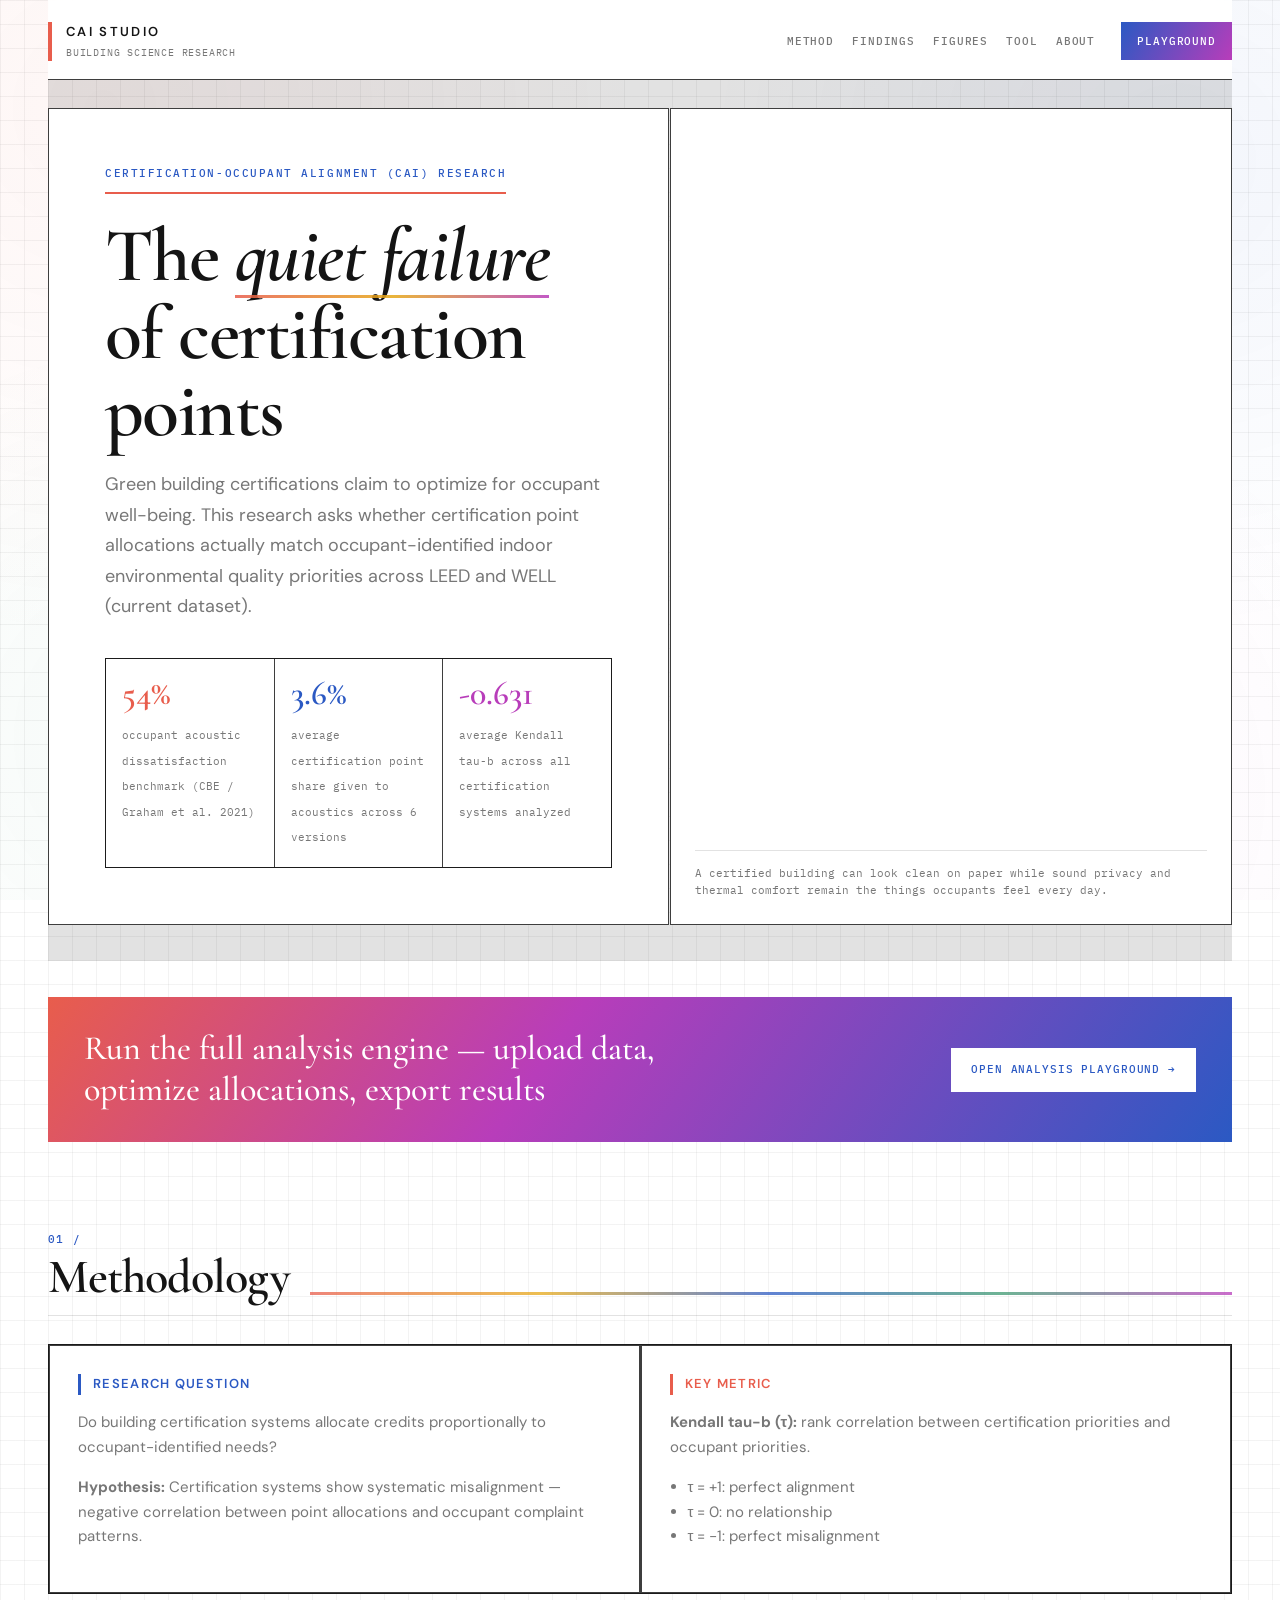
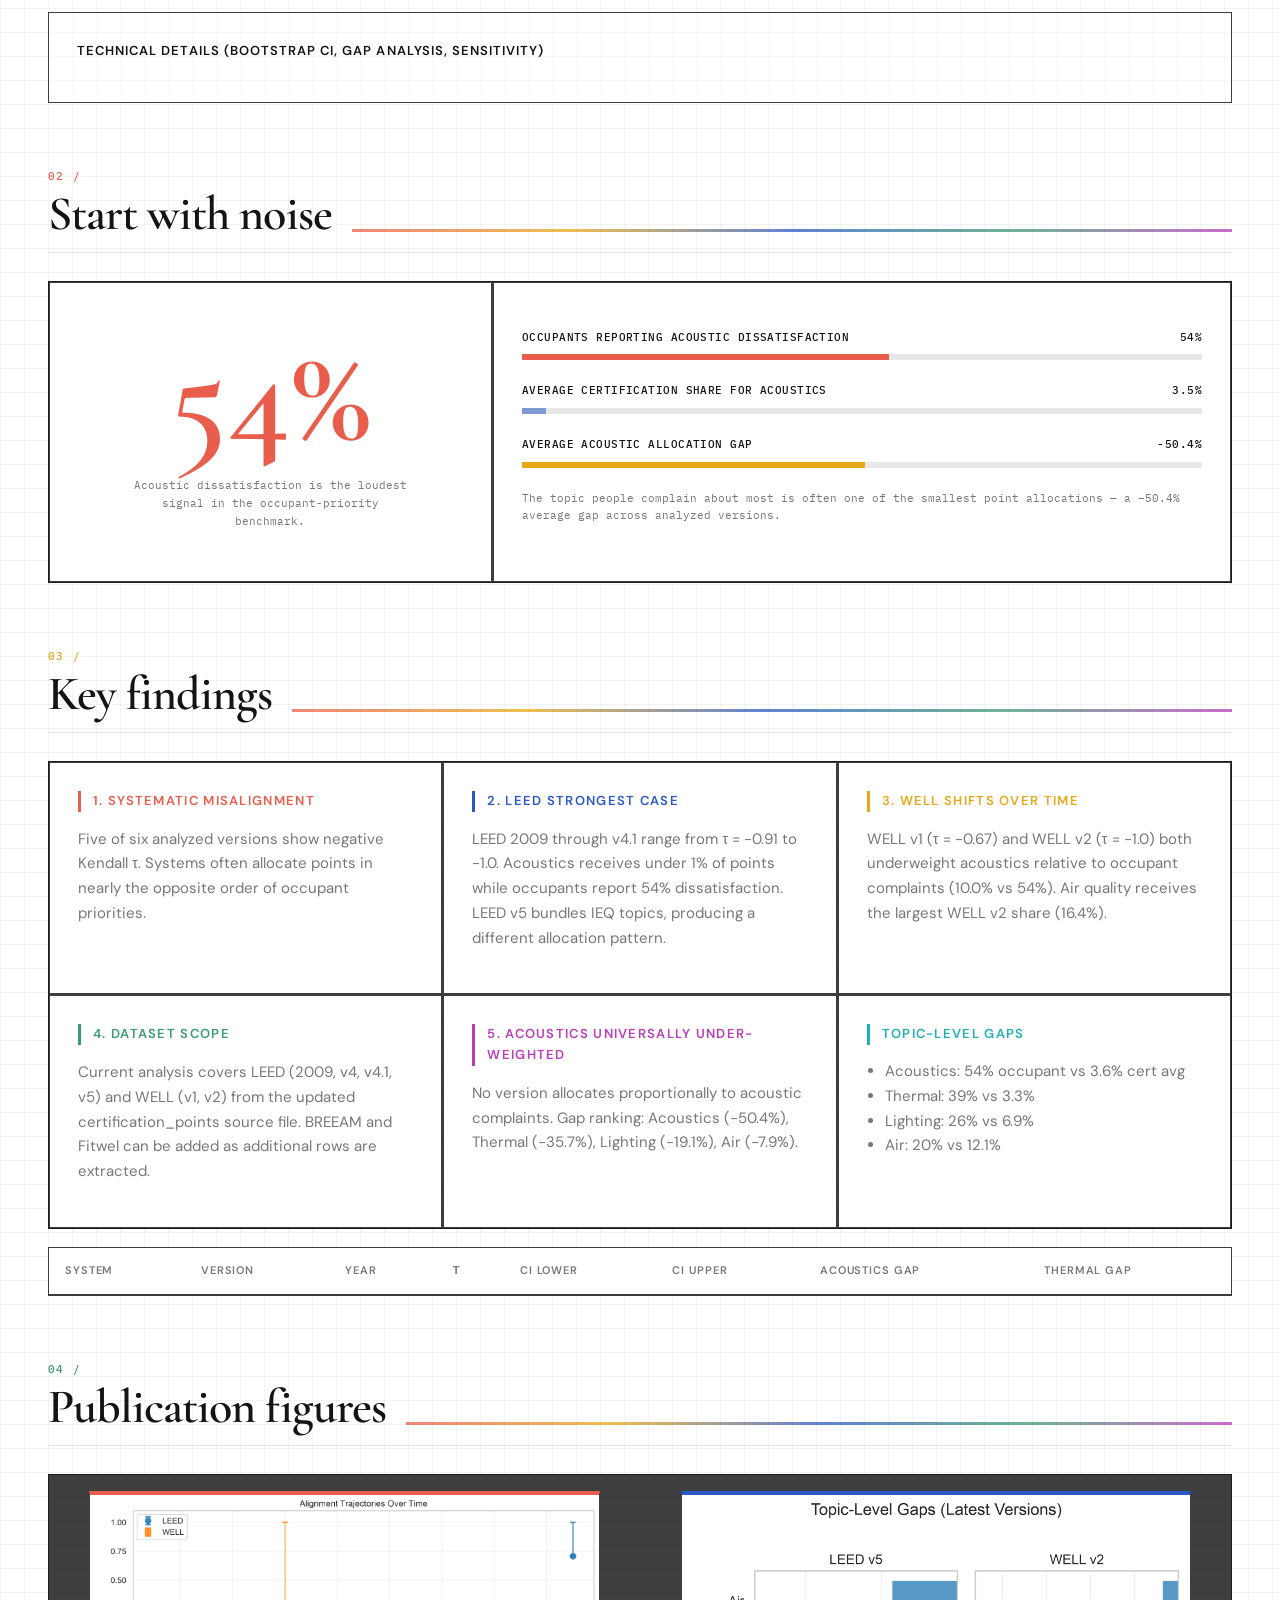
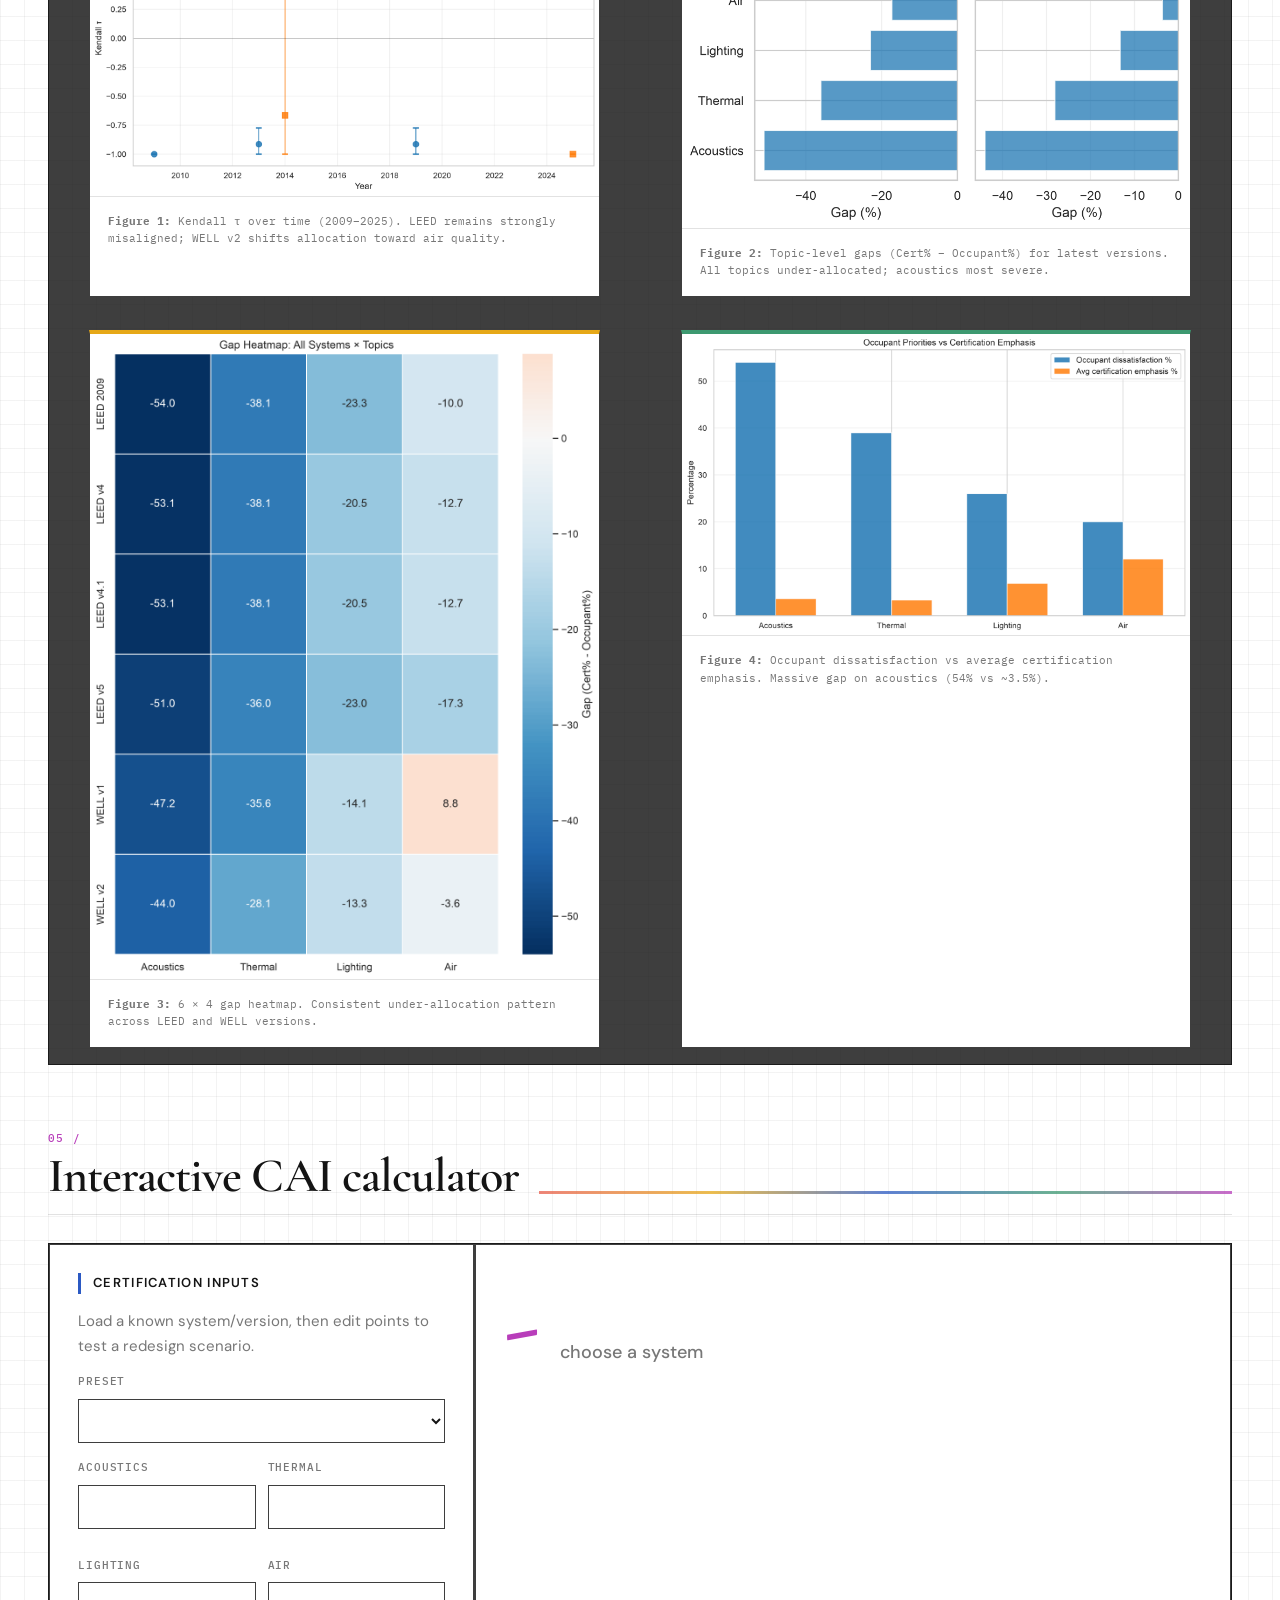
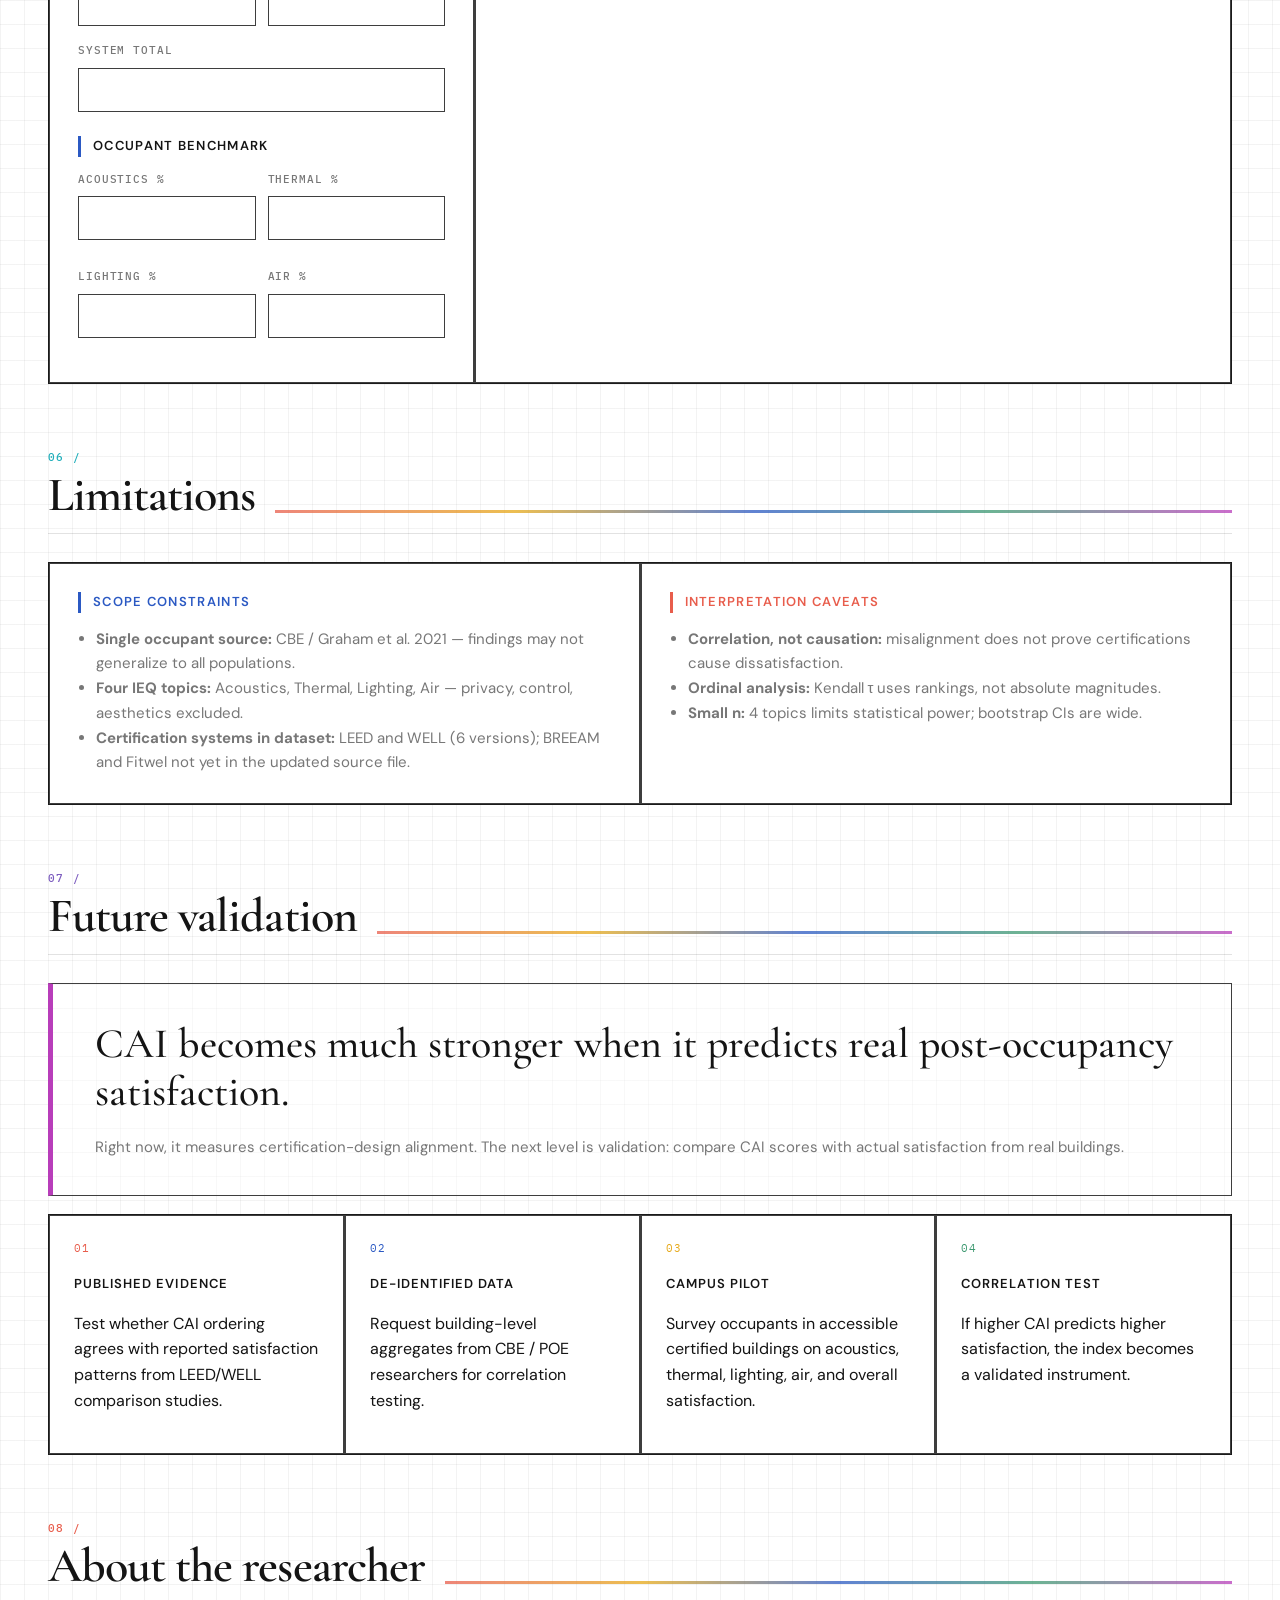
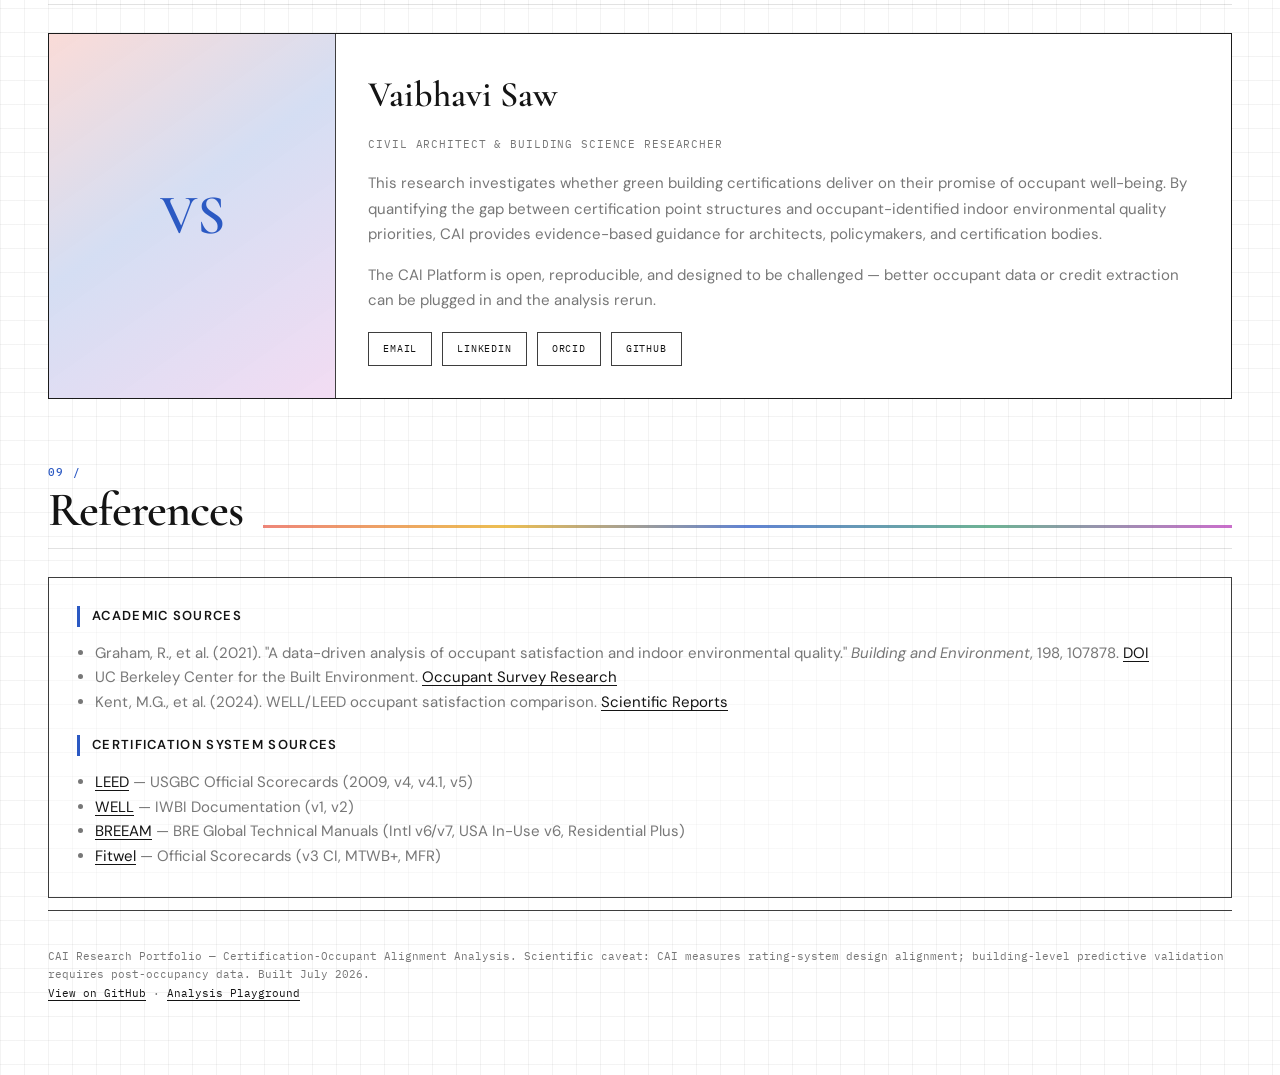
==== commit 958d0d6f: "Update About section name to Vaibhavi Saw and bust asset cache. Ensures GitHub Pages loads the lates" ====
--- a/docs/index.html
+++ b/docs/index.html
@@ -14,7 +14,7 @@
   <link rel="preconnect" href="https://fonts.googleapis.com">
   <link rel="preconnect" href="https://fonts.gstatic.com" crossorigin>
   <link href="https://fonts.googleapis.com/css2?family=Cormorant+Garamond:ital,wght@0,500;0,600;0,700;1,500&family=DM+Sans:ital,opsz,wght@0,9..40,400;0,9..40,500;0,9..40,600;0,9..40,700;1,9..40,400&family=IBM+Plex+Mono:wght@400;500&display=swap" rel="stylesheet">
-  <link rel="stylesheet" href="css/styles.css">
+  <link rel="stylesheet" href="css/styles.css?v=colors1">
 </head>
 <body>
   <div class="page">
@@ -309,7 +309,7 @@
         <div class="about-grid sketch-box">
           <div class="about-photo" aria-hidden="true">VS</div>
           <div class="about-meta">
-            <h3>Vaibhavi [Last Name]</h3>
+            <h3>Vaibhavi Saw</h3>
             <p class="role">Civil Architect &amp; Building Science Researcher</p>
             <p>
               This research investigates whether green building certifications deliver on their promise of occupant well-being. By quantifying the gap between certification point structures and occupant-identified indoor environmental quality priorities, CAI provides evidence-based guidance for architects, policymakers, and certification bodies.
@@ -359,7 +359,7 @@
     </footer>
   </div>
 
-  <script src="js/config.js"></script>
-  <script src="js/cai-calculator.js"></script>
+  <script src="js/config.js?v=colors1"></script>
+  <script src="js/cai-calculator.js?v=colors1"></script>
 </body>
 </html>
--- a/docs/css/styles.css
+++ b/docs/css/styles.css
@@ -1,12 +1,19 @@
 :root {
   --ink: #141414;
-  --paper: #f7f5f0;
-  --paper2: #eeede8;
-  --stone: #d8d4cb;
-  --line: rgba(20, 20, 20, 0.14);
-  --line-strong: rgba(20, 20, 20, 0.88);
+  --paper: #ffffff;
+  --paper2: #fafafa;
+  --stone: #e8e8e8;
+  --line: rgba(20, 20, 20, 0.12);
+  --line-strong: rgba(20, 20, 20, 0.82);
   --soft: rgba(20, 20, 20, 0.58);
-  --faint: rgba(20, 20, 20, 0.08);
+  --faint: rgba(20, 20, 20, 0.05);
+  --coral: #e85d4c;
+  --cobalt: #2b59c3;
+  --sage: #3d9970;
+  --gold: #e6a817;
+  --magenta: #b83dba;
+  --teal: #1faeba;
+  --plum: #7c5cbf;
   --font-display: "Cormorant Garamond", "Times New Roman", Georgia, serif;
   --font-body: "DM Sans", "Helvetica Neue", Arial, sans-serif;
   --font-mono: "IBM Plex Mono", ui-monospace, SFMono-Regular, Menlo, monospace;
@@ -35,8 +42,10 @@
   inset: 0;
   pointer-events: none;
   background:
-    radial-gradient(circle at 15% 0%, rgba(255,255,255,.55), transparent 42%),
-    radial-gradient(circle at 85% 100%, rgba(0,0,0,.03), transparent 36%);
+    radial-gradient(circle at 8% 12%, rgba(232, 93, 76, 0.06), transparent 38%),
+    radial-gradient(circle at 92% 18%, rgba(43, 89, 195, 0.06), transparent 34%),
+    radial-gradient(circle at 78% 88%, rgba(184, 61, 186, 0.05), transparent 32%),
+    radial-gradient(circle at 12% 82%, rgba(61, 153, 112, 0.05), transparent 30%);
 }
 
 a {
@@ -65,7 +74,7 @@
   align-items: center;
   justify-content: space-between;
   padding: 22px 0 18px;
-  background: rgba(247, 245, 240, 0.92);
+  background: rgba(255, 255, 255, 0.94);
   backdrop-filter: blur(8px);
   border-bottom: 1px solid var(--line-strong);
 }
@@ -74,6 +83,8 @@
   display: flex;
   flex-direction: column;
   gap: 2px;
+  padding-left: 14px;
+  border-left: 4px solid var(--coral);
   font-family: var(--font-body);
   font-size: 13px;
   font-weight: 600;
@@ -115,18 +126,26 @@
   color: var(--soft);
 }
 
-.navlinks a:hover,
-.navlinks .playground-btn:hover {
-  color: var(--ink);
-  opacity: 1;
-}
+.navlinks a:nth-child(1):hover { color: var(--cobalt); opacity: 1; }
+.navlinks a:nth-child(2):hover { color: var(--coral); opacity: 1; }
+.navlinks a:nth-child(3):hover { color: var(--gold); opacity: 1; }
+.navlinks a:nth-child(4):hover { color: var(--sage); opacity: 1; }
+.navlinks a:nth-child(5):hover { color: var(--magenta); opacity: 1; }
 
 .navlinks .playground-btn {
   min-height: 38px;
   padding: 0 16px;
   margin-left: 8px;
-  background: var(--ink);
-  color: var(--paper);
+  background: linear-gradient(120deg, var(--cobalt), var(--magenta));
+  color: #fff;
+  transition: filter .2s ease, transform .2s ease;
+}
+
+.navlinks .playground-btn:hover {
+  color: #fff;
+  opacity: 1;
+  filter: brightness(1.08);
+  transform: translateY(-1px);
 }
 
 .sketch-box {
@@ -167,14 +186,14 @@
   max-width: 100%;
   padding: 0 0 10px;
   border: 0;
-  border-bottom: 1px solid var(--line-strong);
+  border-bottom: 2px solid var(--coral);
   border-radius: 0;
   font-family: var(--font-mono);
   font-size: 11px;
   font-weight: 500;
   text-transform: uppercase;
   letter-spacing: 0.14em;
-  color: var(--soft);
+  color: var(--cobalt);
   background: transparent;
 }
 
@@ -198,9 +217,10 @@
   position: absolute;
   left: 0;
   right: 0;
-  bottom: 0.08em;
-  height: 1px;
-  background: var(--ink);
+  bottom: 0.06em;
+  height: 3px;
+  background: linear-gradient(90deg, var(--coral), var(--gold), var(--magenta));
+  opacity: 0.85;
 }
 
 .lead {
@@ -237,6 +257,10 @@
   margin-bottom: 10px;
   font-weight: 600;
 }
+
+.thesis div:nth-child(1) strong { color: var(--coral); }
+.thesis div:nth-child(2) strong { color: var(--cobalt); }
+.thesis div:nth-child(3) strong { color: var(--magenta); }
 
 .thesis span {
   font-family: var(--font-mono);
@@ -308,15 +332,29 @@
 }
 
 .section-title .rule {
-  height: 1px;
-  background: repeating-linear-gradient(
+  height: 3px;
+  background: linear-gradient(
     90deg,
-    var(--line-strong) 0 6px,
-    transparent 6px 12px
+    var(--coral),
+    var(--gold),
+    var(--cobalt),
+    var(--sage),
+    var(--magenta)
   );
   transform: none;
   margin-bottom: 6px;
-}
+  opacity: 0.75;
+}
+
+#methodology .section-title h2:before { color: var(--cobalt); }
+#problem .section-title h2:before { color: var(--coral); }
+#findings .section-title h2:before { color: var(--gold); }
+#figures .section-title h2:before { color: var(--sage); }
+#tool .section-title h2:before { color: var(--magenta); }
+#limitations .section-title h2:before { color: var(--teal); }
+#validation .section-title h2:before { color: var(--plum); }
+#about .section-title h2:before { color: var(--coral); }
+#references .section-title h2:before { color: var(--cobalt); }
 
 .grid-2 { display: grid; grid-template-columns: 1fr 1fr; gap: 1px; background: var(--line-strong); border: 1px solid var(--line-strong); }
 .grid-3 { display: grid; grid-template-columns: repeat(3, 1fr); gap: 1px; background: var(--line-strong); border: 1px solid var(--line-strong); }
@@ -331,12 +369,24 @@
 .panel { padding: 28px; }
 .panel h3 {
   margin: 0 0 14px;
+  padding-left: 12px;
+  border-left: 3px solid var(--cobalt);
   font-family: var(--font-body);
   font-size: 13px;
   font-weight: 600;
   letter-spacing: 0.1em;
   text-transform: uppercase;
 }
+
+.grid-3 .panel:nth-child(1) h3 { border-color: var(--coral); color: var(--coral); }
+.grid-3 .panel:nth-child(2) h3 { border-color: var(--cobalt); color: var(--cobalt); }
+.grid-3 .panel:nth-child(3) h3 { border-color: var(--gold); color: var(--gold); }
+.grid-3 .panel:nth-child(4) h3 { border-color: var(--sage); color: var(--sage); }
+.grid-3 .panel:nth-child(5) h3 { border-color: var(--magenta); color: var(--magenta); }
+.grid-3 .panel:nth-child(6) h3 { border-color: var(--teal); color: var(--teal); }
+
+.grid-2 .panel:first-child h3 { border-color: var(--cobalt); color: var(--cobalt); }
+.grid-2 .panel:last-child h3 { border-color: var(--coral); color: var(--coral); }
 
 .panel p,
 .panel li {
@@ -374,6 +424,7 @@
   font-size: clamp(72px, 12vw, 140px);
   line-height: 0.9;
   font-weight: 600;
+  color: var(--coral);
 }
 
 .big-number span {
@@ -410,12 +461,16 @@
 .bar-fill {
   height: 100%;
   width: var(--w);
-  background: var(--ink);
+  background: var(--coral);
   border: 0;
   border-radius: 0;
 }
 
-.bar-fill.light { background: rgba(20, 20, 20, 0.28); }
+.bar-row:nth-child(1) .bar-fill { background: var(--coral); }
+.bar-row:nth-child(2) .bar-fill { background: var(--cobalt); }
+.bar-row:nth-child(3) .bar-fill { background: var(--gold); }
+
+.bar-fill.light { background: var(--cobalt); opacity: 0.55; }
 
 .result-table { overflow-x: auto; padding: 0; border: 1px solid var(--line-strong); }
 table {
@@ -444,7 +499,7 @@
 }
 
 td.num { text-align: right; font-variant-numeric: tabular-nums; }
-.bad { font-weight: 600; }
+.bad { font-weight: 600; color: var(--coral); }
 
 .tool-wrap {
   display: grid;
@@ -492,6 +547,7 @@
   font-size: clamp(64px, 10vw, 112px);
   line-height: 0.9;
   font-weight: 600;
+  color: var(--magenta);
 }
 
 .verdict {
@@ -536,8 +592,13 @@
   top: 0;
   bottom: 0;
   width: var(--w);
-  background: var(--ink);
-}
+  background: var(--cobalt);
+}
+
+.gap-item[data-topic="ac"] .gap-sketch span { background: var(--coral); }
+.gap-item[data-topic="th"] .gap-sketch span { background: var(--gold); }
+.gap-item[data-topic="li"] .gap-sketch span { background: var(--cobalt); }
+.gap-item[data-topic="air"] .gap-sketch span { background: var(--sage); }
 
 .roadmap {
   display: grid;
@@ -566,6 +627,11 @@
   margin-bottom: 16px;
 }
 
+.roadmap .step:nth-child(1):before { color: var(--coral); }
+.roadmap .step:nth-child(2):before { color: var(--cobalt); }
+.roadmap .step:nth-child(3):before { color: var(--gold); }
+.roadmap .step:nth-child(4):before { color: var(--sage); }
+
 .step h3 {
   font-family: var(--font-body);
   font-size: 13px;
@@ -575,7 +641,8 @@
 }
 
 .quote {
-  padding: 36px;
+  padding: 36px 36px 36px 42px;
+  border-left: 5px solid var(--magenta);
   font-family: var(--font-display);
   font-size: clamp(28px, 4vw, 42px);
   line-height: 1.15;
@@ -599,8 +666,14 @@
   flex-direction: column;
   gap: 0;
   border: 1px solid var(--line-strong);
+  border-top: 4px solid var(--cobalt);
   background: var(--paper);
 }
+
+.grid-4 .figure-card:nth-child(1) { border-top-color: var(--coral); }
+.grid-4 .figure-card:nth-child(2) { border-top-color: var(--cobalt); }
+.grid-4 .figure-card:nth-child(3) { border-top-color: var(--gold); }
+.grid-4 .figure-card:nth-child(4) { border-top-color: var(--sage); }
 
 .figure-card img {
   width: 100%;
@@ -649,9 +722,9 @@
   gap: 20px;
   padding: 32px 36px;
   margin: 36px 0;
-  background: var(--ink);
-  color: var(--paper);
-  border: 1px solid var(--ink);
+  background: linear-gradient(125deg, var(--coral) 0%, var(--magenta) 42%, var(--cobalt) 100%);
+  color: #fff;
+  border: 0;
 }
 
 .cta-banner h3 {
@@ -669,8 +742,8 @@
   align-items: center;
   min-height: 44px;
   padding: 0 20px;
-  background: var(--paper);
-  color: var(--ink);
+  background: #fff;
+  color: var(--cobalt);
   text-decoration: none;
   font-family: var(--font-mono);
   font-size: 11px;
@@ -680,7 +753,7 @@
   border-radius: 0;
 }
 
-.cta-banner a:hover { opacity: 0.85; }
+.cta-banner a:hover { opacity: 0.92; filter: brightness(1.03); }
 
 .about-grid {
   display: grid;
@@ -698,13 +771,14 @@
   border: 0;
   border-radius: 0;
   background:
-    linear-gradient(135deg, rgba(0,0,0,.04), rgba(0,0,0,.08)),
-    var(--paper2);
+    linear-gradient(145deg, rgba(232, 93, 76, 0.22), rgba(43, 89, 195, 0.2) 45%, rgba(184, 61, 186, 0.18)),
+    var(--paper);
   display: grid;
   place-items: center;
   font-family: var(--font-display);
   font-size: 56px;
   font-weight: 600;
+  color: var(--cobalt);
 }
 
 .about-meta { padding: 32px; }
@@ -748,7 +822,12 @@
   letter-spacing: 0.08em;
   text-transform: uppercase;
   text-decoration: none;
-}
+  transition: border-color .2s ease, color .2s ease;
+}
+
+.about-links a:nth-child(1):hover { border-color: var(--cobalt); color: var(--cobalt); opacity: 1; }
+.about-links a:nth-child(2):hover { border-color: var(--coral); color: var(--coral); opacity: 1; }
+.about-links a:nth-child(3):hover { border-color: var(--sage); color: var(--sage); opacity: 1; }
 
 footer {
   padding: 36px 0 24px;
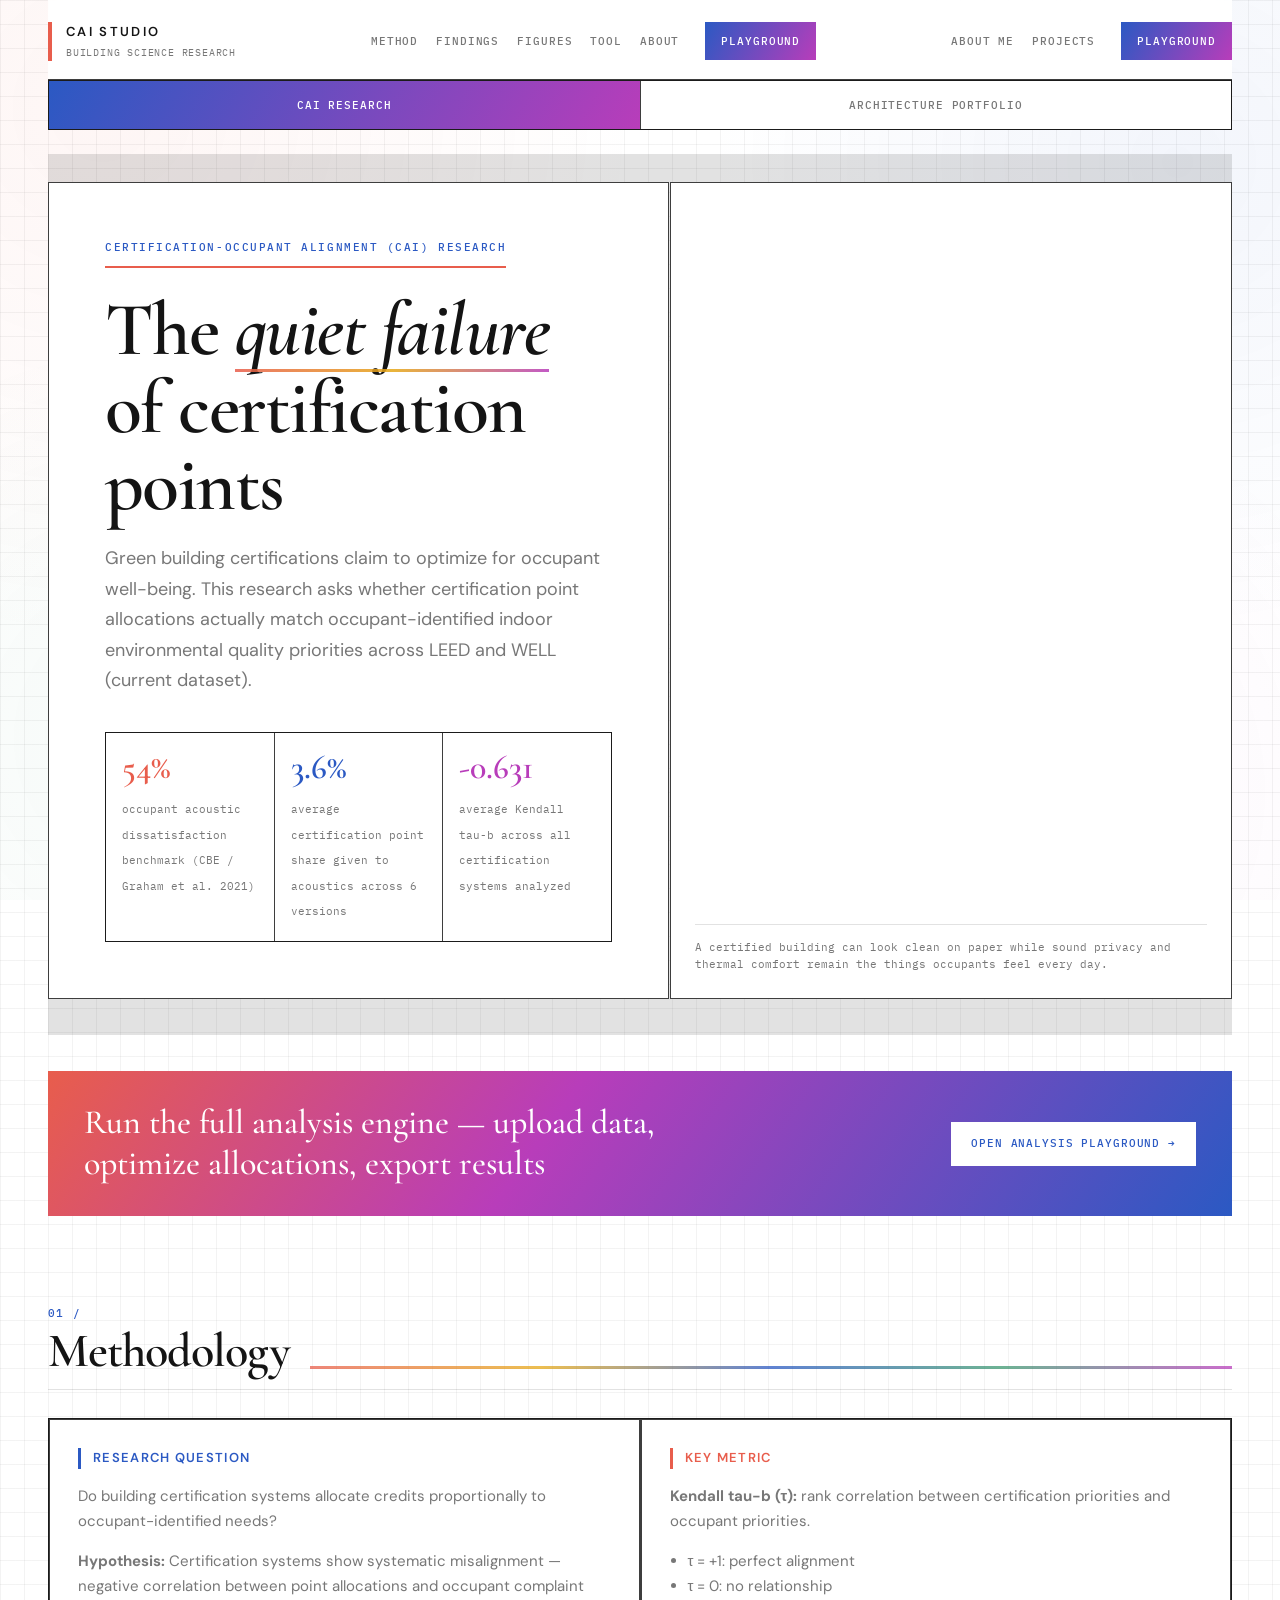
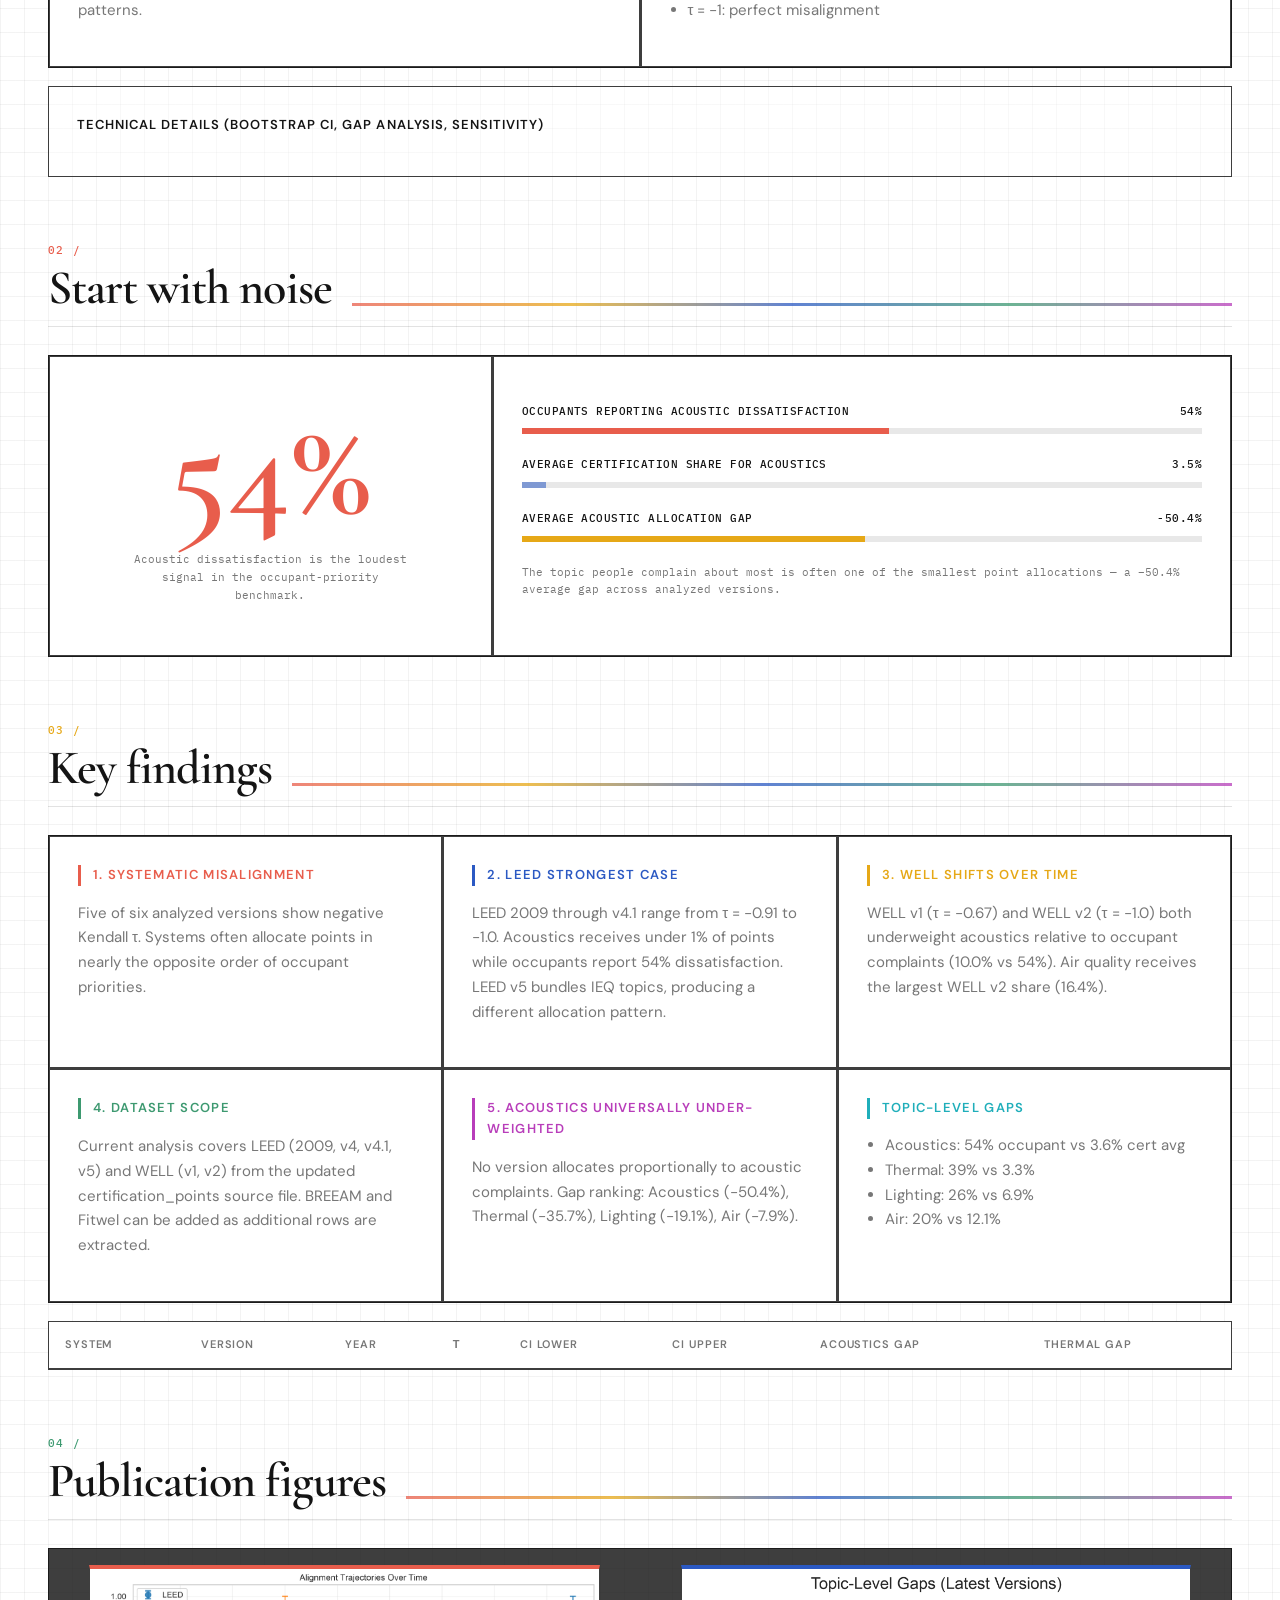
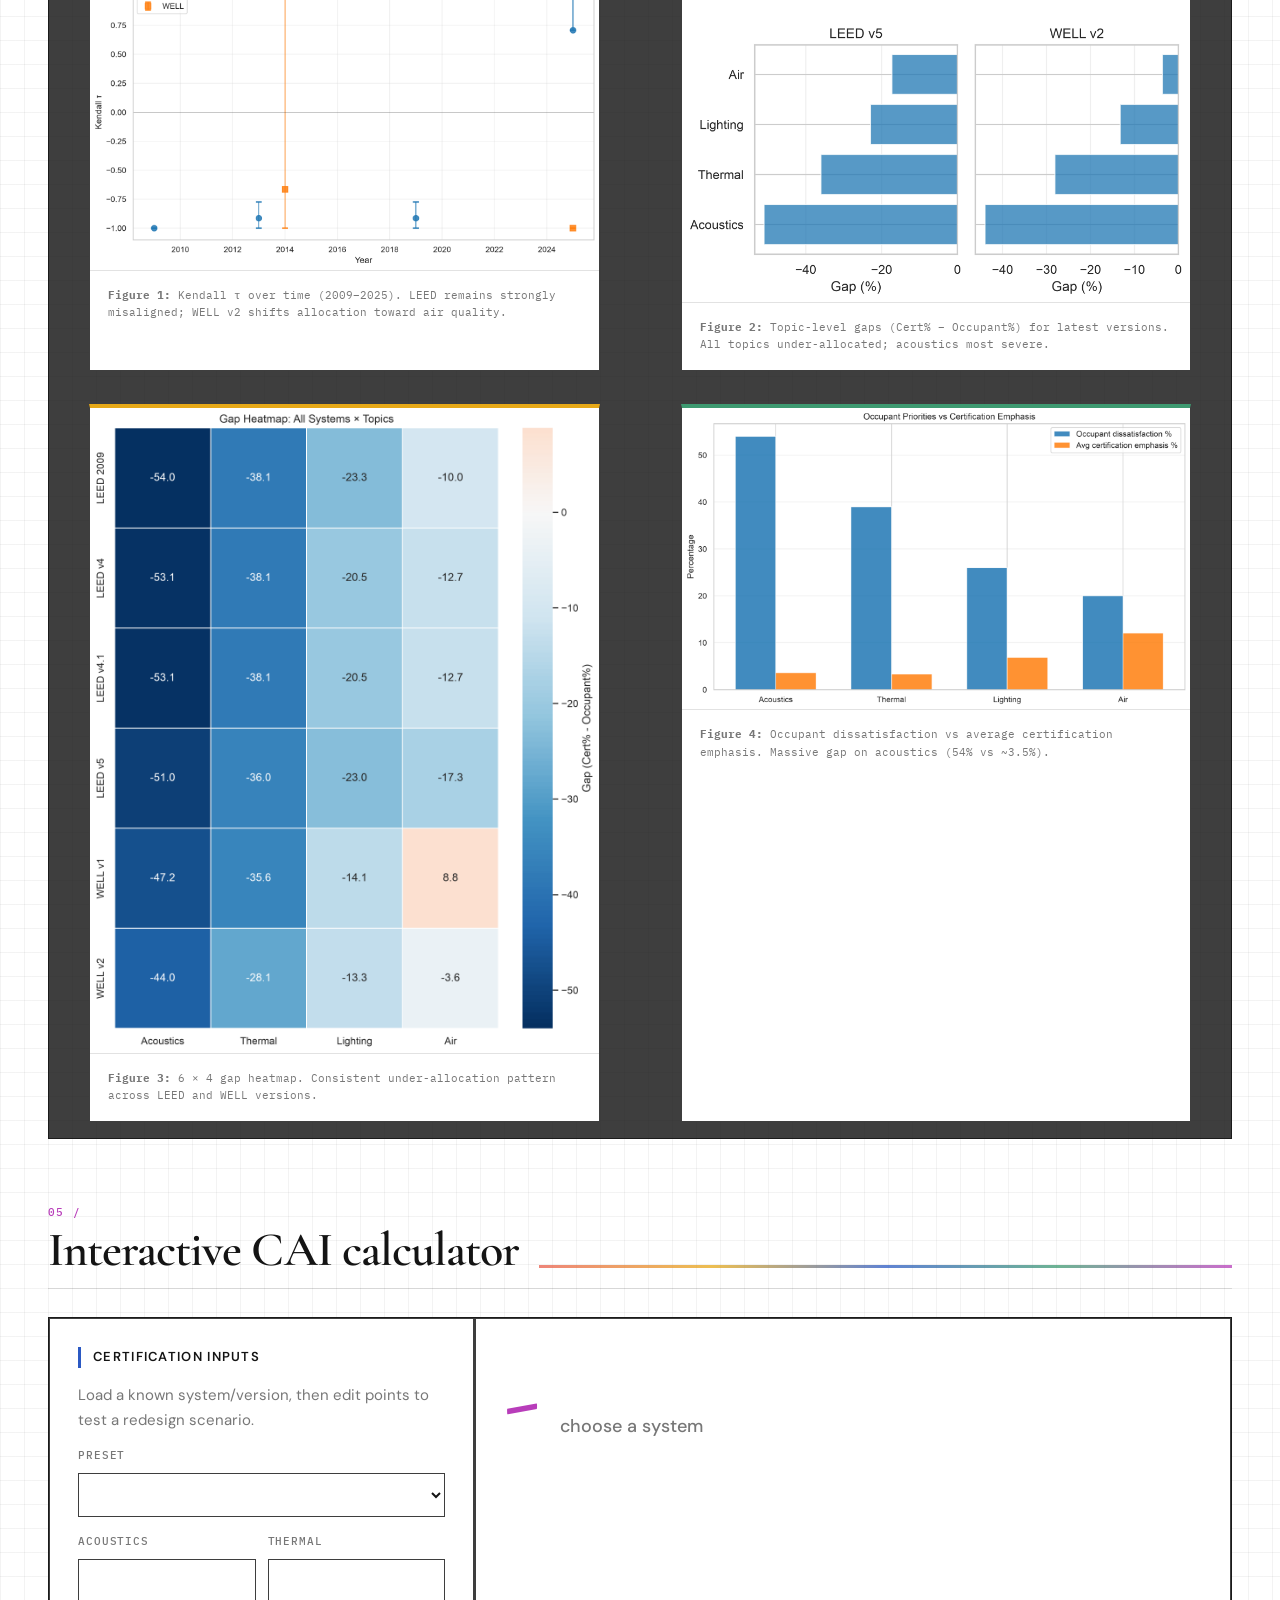
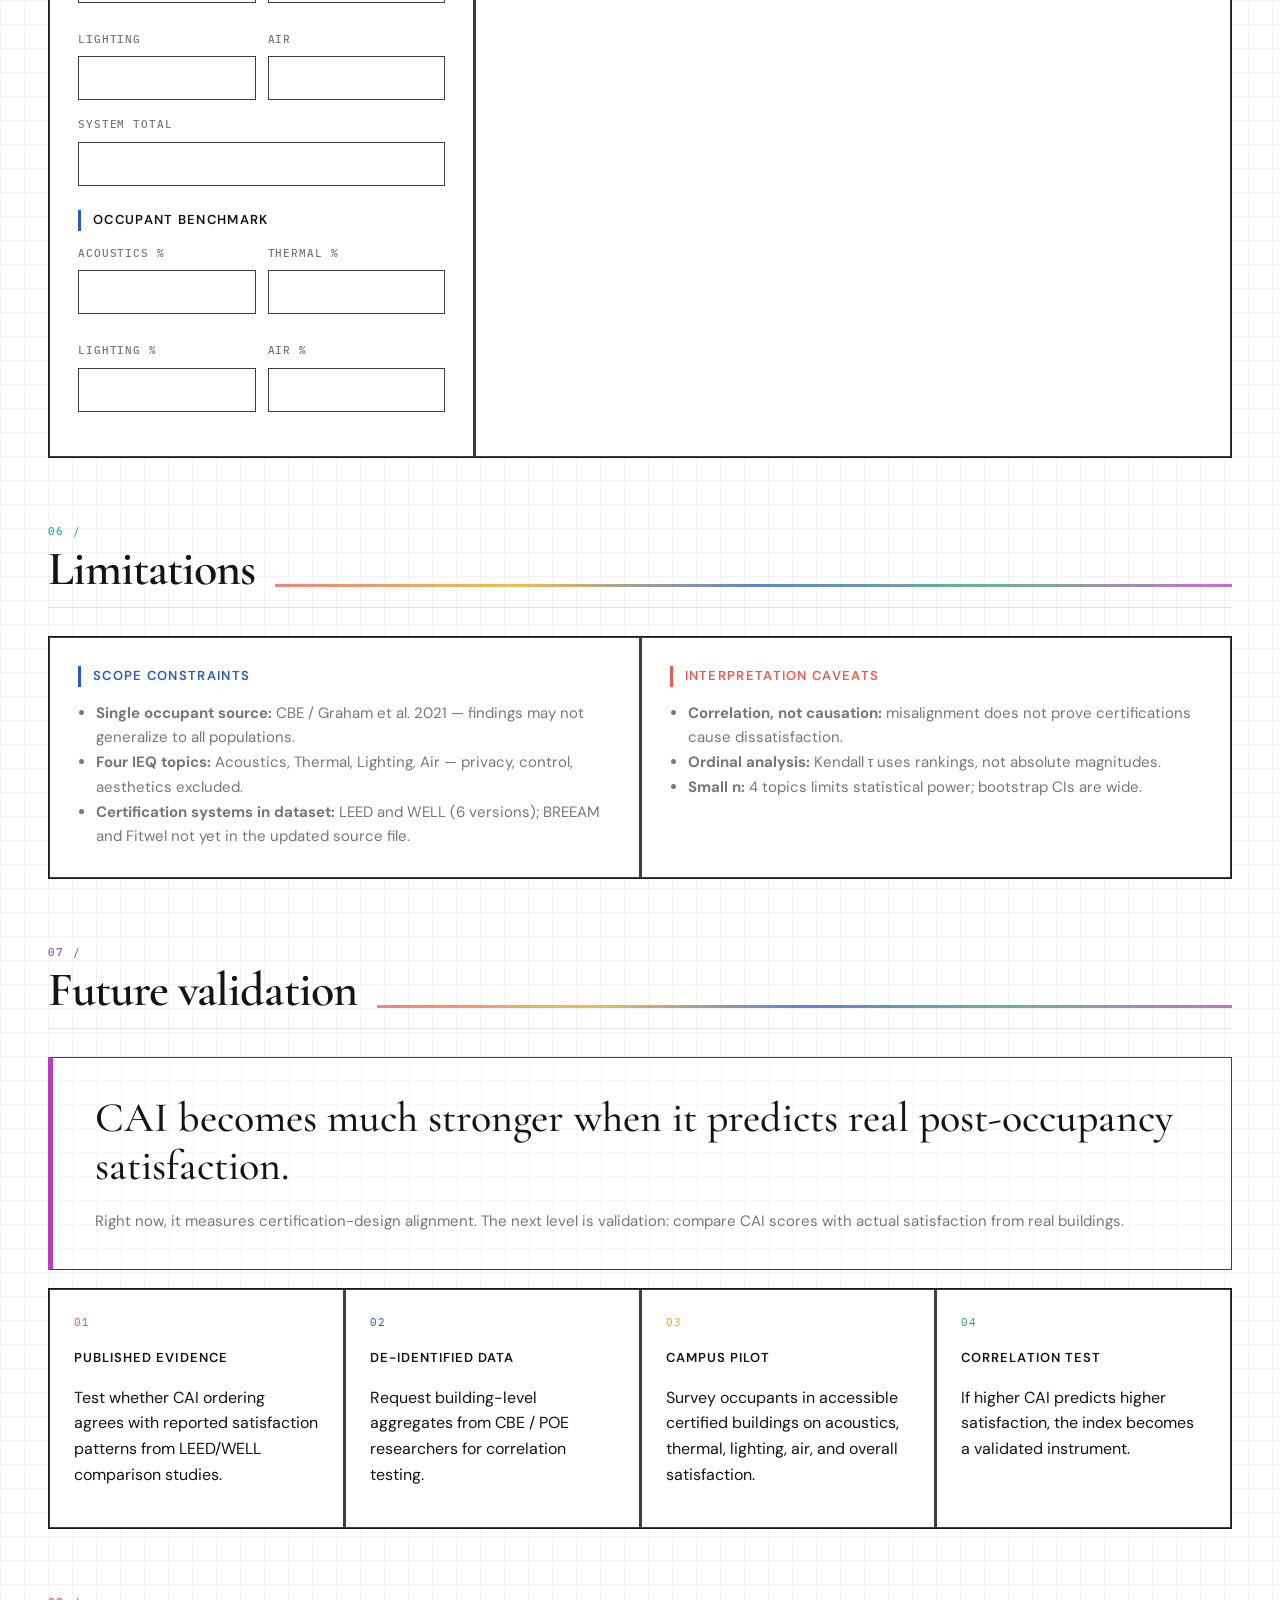
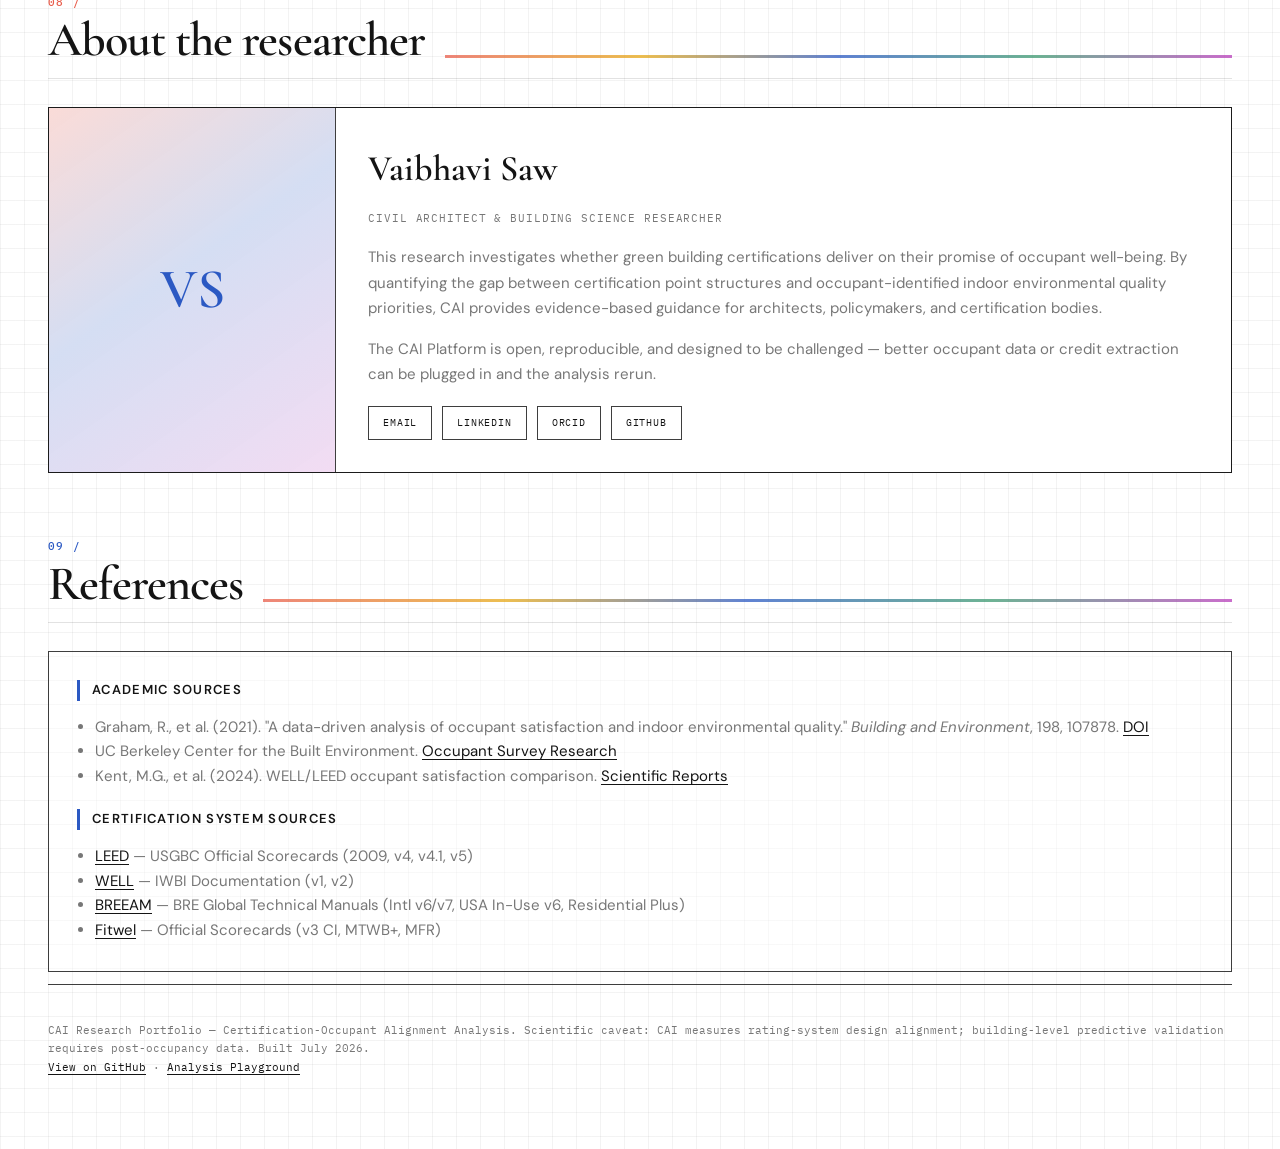
==== commit 24c9aca6: "Add Architecture Portfolio tab with admissions-focused project showcase. Includes About Me with bull" ====
--- a/docs/index.html
+++ b/docs/index.html
@@ -14,13 +14,13 @@
   <link rel="preconnect" href="https://fonts.googleapis.com">
   <link rel="preconnect" href="https://fonts.gstatic.com" crossorigin>
   <link href="https://fonts.googleapis.com/css2?family=Cormorant+Garamond:ital,wght@0,500;0,600;0,700;1,500&family=DM+Sans:ital,opsz,wght@0,9..40,400;0,9..40,500;0,9..40,600;0,9..40,700;1,9..40,400&family=IBM+Plex+Mono:wght@400;500&display=swap" rel="stylesheet">
-  <link rel="stylesheet" href="css/styles.css?v=colors1">
+  <link rel="stylesheet" href="css/styles.css?v=portfolio5">
 </head>
 <body>
   <div class="page">
     <nav class="nav">
       <div class="brand">CAI Studio<span class="brand-sub">Building Science Research</span></div>
-      <div class="navlinks" aria-label="Page sections">
+      <div class="navlinks navlinks-research" aria-label="Research sections">
         <a href="#methodology">Method</a>
         <a href="#findings">Findings</a>
         <a href="#figures">Figures</a>
@@ -28,8 +28,19 @@
         <a href="#about">About</a>
         <a class="playground-btn" data-playground-link href="#" target="_blank" rel="noreferrer">Playground</a>
       </div>
+      <div class="navlinks navlinks-portfolio" aria-label="Portfolio sections" hidden>
+        <a href="#portfolio-about">About Me</a>
+        <a href="#portfolio-projects">Projects</a>
+        <a class="playground-btn" data-playground-link href="#" target="_blank" rel="noreferrer">Playground</a>
+      </div>
     </nav>
 
+    <div class="portal-tabs" role="tablist" aria-label="Portal views">
+      <button class="portal-tab active" type="button" role="tab" data-tab="research" aria-selected="true">CAI Research</button>
+      <button class="portal-tab" type="button" role="tab" data-tab="portfolio" aria-selected="false">Architecture Portfolio</button>
+    </div>
+
+    <div class="portal-view active" data-view="research">
     <main>
       <section class="hero" id="top">
         <div class="hero-copy sketch-box">
@@ -357,9 +368,44 @@
       ·
       <a data-playground-link href="#" target="_blank" rel="noreferrer">Analysis Playground</a>
     </footer>
+    </div>
+
+    <div class="portal-view" data-view="portfolio" hidden>
+      <main>
+        <section class="portfolio-hero sketch-box" id="portfolio-top">
+          <div class="eyebrow">Architecture Portfolio · Dublin High School</div>
+          <h1>Spaces shaped by <span class="emphasis">design and discipline</span></h1>
+          <p class="lead">
+            Vaibhavi Saw — aspiring architect combining digital modeling, spatial reasoning, and community leadership. Selected works from internship and independent design projects.
+          </p>
+        </section>
+
+        <section id="portfolio-about">
+          <div class="section-title">
+            <h2>About Me</h2>
+            <div class="rule"></div>
+          </div>
+          <div id="portfolioAbout"></div>
+        </section>
+
+        <section id="portfolio-projects">
+          <div class="section-title">
+            <h2>Selected Works</h2>
+            <div class="rule"></div>
+          </div>
+          <p class="portfolio-section-lead">Blueprint at left; top view and interior rendering stacked at right — the full design process in one view.</p>
+          <div class="projects-stack" id="portfolioProjects"></div>
+        </section>
+      </main>
+
+      <footer>
+        Vaibhavi Saw — Internship Portfolio · Dublin High School · Architecture &amp; Design
+      </footer>
+    </div>
   </div>
 
-  <script src="js/config.js?v=colors1"></script>
-  <script src="js/cai-calculator.js?v=colors1"></script>
+  <script src="js/config.js?v=portfolio5"></script>
+  <script src="js/cai-calculator.js?v=portfolio5"></script>
+  <script src="js/portfolio.js?v=portfolio5"></script>
 </body>
 </html>
--- a/docs/css/styles.css
+++ b/docs/css/styles.css
@@ -294,9 +294,13 @@
   padding-top: 14px;
 }
 
-section:not(#top) {
+section:not(#top):not(.portfolio-hero) {
   padding: 56px 0 12px;
   counter-increment: section;
+}
+
+.portal-view[data-view="portfolio"] main {
+  counter-reset: section;
 }
 
 .section-title {
@@ -355,6 +359,543 @@
 #validation .section-title h2:before { color: var(--plum); }
 #about .section-title h2:before { color: var(--coral); }
 #references .section-title h2:before { color: var(--cobalt); }
+#portfolio-about .section-title h2:before { color: var(--magenta); }
+#portfolio-projects .section-title h2:before { color: var(--gold); }
+
+.portal-tabs {
+  display: flex;
+  gap: 1px;
+  margin: 0 0 24px;
+  background: var(--line-strong);
+  border: 1px solid var(--line-strong);
+}
+
+.portal-tab {
+  flex: 1;
+  min-height: 48px;
+  padding: 0 18px;
+  border: 0;
+  background: var(--paper);
+  font-family: var(--font-mono);
+  font-size: 11px;
+  font-weight: 500;
+  letter-spacing: 0.08em;
+  text-transform: uppercase;
+  color: var(--soft);
+  cursor: pointer;
+  transition: color .2s ease, background .2s ease;
+}
+
+.portal-tab:hover { color: var(--ink); }
+
+.portal-tab.active {
+  color: #fff;
+  background: linear-gradient(120deg, var(--cobalt), var(--magenta));
+}
+
+.portal-view { display: none; }
+.portal-view.active { display: block; }
+
+.portfolio-hero {
+  padding: clamp(28px, 5vw, 48px);
+  margin-bottom: 8px;
+}
+
+.portfolio-hero h1 {
+  margin: 18px 0;
+  font-family: var(--font-display);
+  font-size: clamp(36px, 5vw, 58px);
+  line-height: 1.05;
+  font-weight: 600;
+}
+
+.portfolio-section-lead {
+  margin: -8px 0 24px;
+  max-width: 720px;
+  font-size: 15px;
+  line-height: 1.65;
+  color: var(--soft);
+}
+
+.portfolio-stats {
+  display: grid;
+  grid-template-columns: repeat(3, minmax(0, 1fr));
+  gap: 1px;
+  margin-bottom: 18px;
+  background: var(--line-strong);
+  border: 1px solid var(--line-strong);
+}
+
+.portfolio-stat {
+  padding: 20px 16px;
+  text-align: center;
+  background: var(--paper);
+}
+
+.portfolio-stat strong {
+  display: block;
+  font-family: var(--font-display);
+  font-size: clamp(22px, 3vw, 30px);
+  line-height: 1.1;
+  margin-bottom: 6px;
+  color: var(--cobalt);
+}
+
+.portfolio-stat:nth-child(1) strong { color: var(--coral); }
+.portfolio-stat:nth-child(2) strong { color: var(--sage); }
+.portfolio-stat:nth-child(3) strong { color: var(--gold); }
+
+.portfolio-stat span {
+  font-family: var(--font-mono);
+  font-size: 10px;
+  letter-spacing: 0.06em;
+  text-transform: uppercase;
+  color: var(--soft);
+}
+
+.about-me-grid {
+  display: grid;
+  grid-template-columns: minmax(180px, 0.28fr) minmax(0, 1fr);
+  gap: 1px;
+  background: var(--line-strong);
+  border: 1px solid var(--line-strong);
+}
+
+.about-me-grid > * { background: var(--paper); }
+
+.about-me-photo {
+  min-height: 320px;
+  display: grid;
+  place-items: center;
+  font-family: var(--font-display);
+  font-size: 56px;
+  font-weight: 600;
+  color: var(--magenta);
+  background:
+    linear-gradient(160deg, rgba(184, 61, 186, 0.18), rgba(43, 89, 195, 0.16)),
+    var(--paper);
+}
+
+.about-me-copy { padding: 32px; }
+
+.about-me-intro {
+  font-family: var(--font-display);
+  font-size: clamp(22px, 3vw, 30px);
+  line-height: 1.25;
+  color: var(--ink);
+  margin: 0 0 10px;
+}
+
+.about-me-role {
+  margin: 0 0 22px;
+  font-family: var(--font-mono);
+  font-size: 11px;
+  letter-spacing: 0.08em;
+  text-transform: uppercase;
+  color: var(--soft);
+}
+
+.about-me-block {
+  margin-bottom: 20px;
+  padding-left: 14px;
+  border-left: 3px solid var(--cobalt);
+}
+
+.about-me-block h4 {
+  margin: 0 0 10px;
+  font-family: var(--font-body);
+  font-size: 12px;
+  font-weight: 600;
+  letter-spacing: 0.08em;
+  text-transform: uppercase;
+}
+
+.about-accent-coral { border-color: var(--coral); }
+.about-accent-coral h4 { color: var(--coral); }
+.about-accent-cobalt { border-color: var(--cobalt); }
+.about-accent-cobalt h4 { color: var(--cobalt); }
+.about-accent-sage { border-color: var(--sage); }
+.about-accent-sage h4 { color: var(--sage); }
+.about-accent-gold { border-color: var(--gold); }
+.about-accent-gold h4 { color: var(--gold); }
+
+.about-me-block ul {
+  margin: 0;
+  padding-left: 18px;
+  color: var(--soft);
+  font-size: 15px;
+  line-height: 1.65;
+}
+
+.about-me-block li { margin-bottom: 8px; }
+.about-me-block li:last-child { margin-bottom: 0; }
+
+.about-me-goal {
+  margin: 24px 0 0;
+  padding-top: 18px;
+  border-top: 1px solid var(--line);
+  font-family: var(--font-display);
+  font-size: clamp(18px, 2.2vw, 22px);
+  line-height: 1.45;
+  font-style: italic;
+  color: var(--ink);
+}
+
+.about-me-copy p {
+  font-size: 15px;
+  line-height: 1.75;
+  color: var(--soft);
+  margin: 0 0 14px;
+}
+
+.portfolio-tags {
+  display: flex;
+  flex-wrap: wrap;
+  gap: 8px;
+  margin-top: 22px;
+}
+
+.portfolio-tag {
+  display: inline-flex;
+  align-items: center;
+  min-height: 30px;
+  padding: 0 12px;
+  border: 1px solid var(--line);
+  font-family: var(--font-mono);
+  font-size: 10px;
+  letter-spacing: 0.06em;
+  text-transform: uppercase;
+  color: var(--soft);
+  background: rgba(255, 255, 255, 0.7);
+}
+
+.projects-stack {
+  display: grid;
+  gap: 28px;
+}
+
+.projects-note {
+  margin: 0 0 18px;
+  font-family: var(--font-mono);
+  font-size: 11px;
+  line-height: 1.6;
+  color: var(--soft);
+}
+
+.projects-note code {
+  font-size: 10px;
+  color: var(--cobalt);
+}
+
+.project-card { padding: 0; overflow: hidden; }
+
+.project-header {
+  padding: 24px 28px;
+  border-bottom: 1px solid var(--line);
+  background: linear-gradient(90deg, rgba(232, 93, 76, 0.06), rgba(43, 89, 195, 0.05));
+}
+
+.project-number {
+  margin: 0 0 8px;
+  font-family: var(--font-mono);
+  font-size: 11px;
+  letter-spacing: 0.1em;
+  text-transform: uppercase;
+  color: var(--coral);
+}
+
+.project-title-row {
+  display: flex;
+  flex-wrap: wrap;
+  gap: 12px;
+  align-items: center;
+  justify-content: space-between;
+}
+
+.project-header h3 {
+  margin: 0;
+  font-family: var(--font-display);
+  font-size: clamp(28px, 3vw, 38px);
+  font-weight: 600;
+}
+
+.project-status {
+  display: inline-flex;
+  align-items: center;
+  min-height: 28px;
+  padding: 0 10px;
+  background: rgba(61, 153, 112, 0.12);
+  color: var(--sage);
+  font-family: var(--font-mono);
+  font-size: 10px;
+  letter-spacing: 0.08em;
+  text-transform: uppercase;
+}
+
+.project-subtitle {
+  margin: 10px 0 0;
+  font-family: var(--font-mono);
+  font-size: 11px;
+  color: var(--soft);
+}
+
+.project-body {
+  display: grid;
+  grid-template-columns: minmax(280px, 0.95fr) minmax(0, 1.35fr);
+  gap: 1px;
+  align-items: stretch;
+  background: var(--line);
+  border-bottom: 1px solid var(--line);
+}
+
+.project-body > * { background: var(--paper); }
+
+.project-showcase {
+  display: grid;
+  grid-template-columns: minmax(0, 1.5fr) minmax(220px, 0.85fr);
+  gap: 18px;
+  align-items: stretch;
+  padding: 24px;
+  background: var(--paper);
+  min-height: 100%;
+}
+
+.project-showcase-primary,
+.project-showcase-stack {
+  display: flex;
+  flex-direction: column;
+  min-height: 0;
+}
+
+.project-showcase-stack {
+  display: grid;
+  grid-template-rows: 1fr 1fr;
+  gap: 18px;
+  min-height: 460px;
+}
+
+.project-showcase-primary .project-image {
+  flex: 1;
+  height: 100%;
+}
+
+.project-showcase-primary .project-image-media {
+  flex: 1;
+  aspect-ratio: auto;
+  min-height: 460px;
+  height: 100%;
+}
+
+.project-showcase-stack .project-image {
+  flex: 1;
+}
+
+.project-showcase-stack .project-image-media {
+  aspect-ratio: auto;
+  min-height: 0;
+  height: 100%;
+  flex: 1;
+}
+
+.project-copy {
+  padding: 28px;
+  border-right: 1px solid var(--line);
+}
+
+.project-summary {
+  font-size: 16px;
+  line-height: 1.7;
+  color: var(--soft);
+  margin: 0 0 20px;
+}
+
+.project-metrics {
+  display: grid;
+  grid-template-columns: repeat(3, minmax(0, 1fr));
+  gap: 1px;
+  margin-bottom: 22px;
+  background: var(--line);
+  border: 1px solid var(--line);
+}
+
+.project-metric {
+  padding: 14px 12px;
+  text-align: center;
+  background: var(--paper);
+}
+
+.project-metric strong {
+  display: block;
+  font-family: var(--font-display);
+  font-size: 24px;
+  line-height: 1;
+  margin-bottom: 6px;
+  color: var(--cobalt);
+}
+
+.project-metric span {
+  font-family: var(--font-mono);
+  font-size: 10px;
+  letter-spacing: 0.06em;
+  text-transform: uppercase;
+  color: var(--soft);
+}
+
+.project-copy h4 {
+  margin: 0 0 10px;
+  font-family: var(--font-body);
+  font-size: 12px;
+  font-weight: 600;
+  letter-spacing: 0.08em;
+  text-transform: uppercase;
+  color: var(--ink);
+}
+
+.project-copy ul {
+  margin: 0 0 18px;
+  padding-left: 18px;
+  color: var(--soft);
+  font-size: 15px;
+  line-height: 1.65;
+}
+
+.project-tools { margin-bottom: 0; }
+
+.project-video {
+  margin: 0;
+  display: flex;
+  flex-direction: column;
+  min-height: 100%;
+}
+
+.project-video video {
+  width: 100%;
+  height: 100%;
+  min-height: 260px;
+  object-fit: cover;
+  background: #000;
+}
+
+.project-video figcaption,
+.project-video-placeholder .video-placeholder-inner p {
+  font-family: var(--font-mono);
+  font-size: 11px;
+  line-height: 1.6;
+  color: var(--soft);
+}
+
+.project-video figcaption { padding: 14px 18px; }
+
+.project-video-placeholder {
+  min-height: 100%;
+  display: grid;
+  place-items: center;
+  background:
+    linear-gradient(145deg, rgba(43, 89, 195, 0.08), rgba(184, 61, 186, 0.08)),
+    var(--paper);
+}
+
+.video-placeholder-inner {
+  text-align: center;
+  padding: 28px;
+  max-width: 320px;
+}
+
+.video-placeholder-icon {
+  display: inline-grid;
+  place-items: center;
+  width: 56px;
+  height: 56px;
+  margin-bottom: 12px;
+  border: 2px solid var(--cobalt);
+  border-radius: 50%;
+  color: var(--cobalt);
+  font-size: 18px;
+}
+
+.video-placeholder-inner code {
+  display: block;
+  margin-top: 12px;
+  font-size: 10px;
+  color: var(--cobalt);
+  word-break: break-word;
+}
+
+.project-gallery {
+  display: none;
+}
+
+.project-showcase .project-image {
+  margin: 0;
+  display: flex;
+  flex-direction: column;
+  height: 100%;
+  border: 1px solid var(--line);
+  background: #fff;
+  overflow: hidden;
+  box-shadow:
+    0 1px 0 rgba(255, 255, 255, 0.8) inset,
+    0 2px 16px rgba(20, 20, 20, 0.06);
+}
+
+.project-image-label {
+  margin: 0;
+  padding: 12px 16px;
+  font-family: var(--font-mono);
+  font-size: 10px;
+  font-weight: 500;
+  letter-spacing: 0.1em;
+  text-transform: uppercase;
+  color: var(--ink);
+  background: rgba(43, 89, 195, 0.06);
+  border-bottom: 1px solid var(--line);
+}
+
+.project-image:nth-child(1) .project-image-label {
+  background: rgba(232, 93, 76, 0.08);
+  color: var(--coral);
+}
+
+.project-image:nth-child(2) .project-image-label {
+  background: rgba(43, 89, 195, 0.08);
+  color: var(--cobalt);
+}
+
+.project-image:nth-child(3) .project-image-label {
+  background: rgba(61, 153, 112, 0.08);
+  color: var(--sage);
+}
+
+.project-image-media {
+  position: relative;
+  width: 100%;
+  aspect-ratio: 16 / 10;
+  min-height: 280px;
+  display: flex;
+  align-items: center;
+  justify-content: center;
+  padding: 18px;
+  background:
+    linear-gradient(180deg, #ffffff 0%, #f8f8f8 100%);
+  border-bottom: 1px solid var(--line);
+}
+
+.project-image img {
+  width: 100%;
+  height: 100%;
+  display: block;
+  object-fit: contain;
+  object-position: center;
+}
+
+.project-image figcaption {
+  padding: 14px 16px;
+  font-family: var(--font-mono);
+  font-size: 10px;
+  line-height: 1.55;
+  color: var(--soft);
+  background: #fff;
+}
 
 .grid-2 { display: grid; grid-template-columns: 1fr 1fr; gap: 1px; background: var(--line-strong); border: 1px solid var(--line-strong); }
 .grid-3 { display: grid; grid-template-columns: repeat(3, 1fr); gap: 1px; background: var(--line-strong); border: 1px solid var(--line-strong); }
@@ -839,8 +1380,13 @@
 }
 
 @media (max-width: 900px) {
-  .hero, .grid-2, .noise-strip, .tool-wrap, .about-grid { grid-template-columns: 1fr; }
-  .grid-3, .roadmap, .grid-4 { grid-template-columns: 1fr 1fr; }
+  .hero, .grid-2, .noise-strip, .tool-wrap, .about-grid, .about-me-grid { grid-template-columns: 1fr; }
+  .project-body { grid-template-columns: 1fr; }
+  .project-copy { border-right: 0; border-bottom: 1px solid var(--line); }
+  .project-showcase { grid-template-columns: 1fr; }
+  .grid-3, .roadmap, .grid-4 { grid-template-columns: 1fr; }
+  .portfolio-stats { grid-template-columns: 1fr; }
+  .project-metrics { grid-template-columns: 1fr; }
   .thesis { grid-template-columns: 1fr; }
   .hero-visual { min-height: 460px; }
   #sketchCanvas { min-height: 330px; }
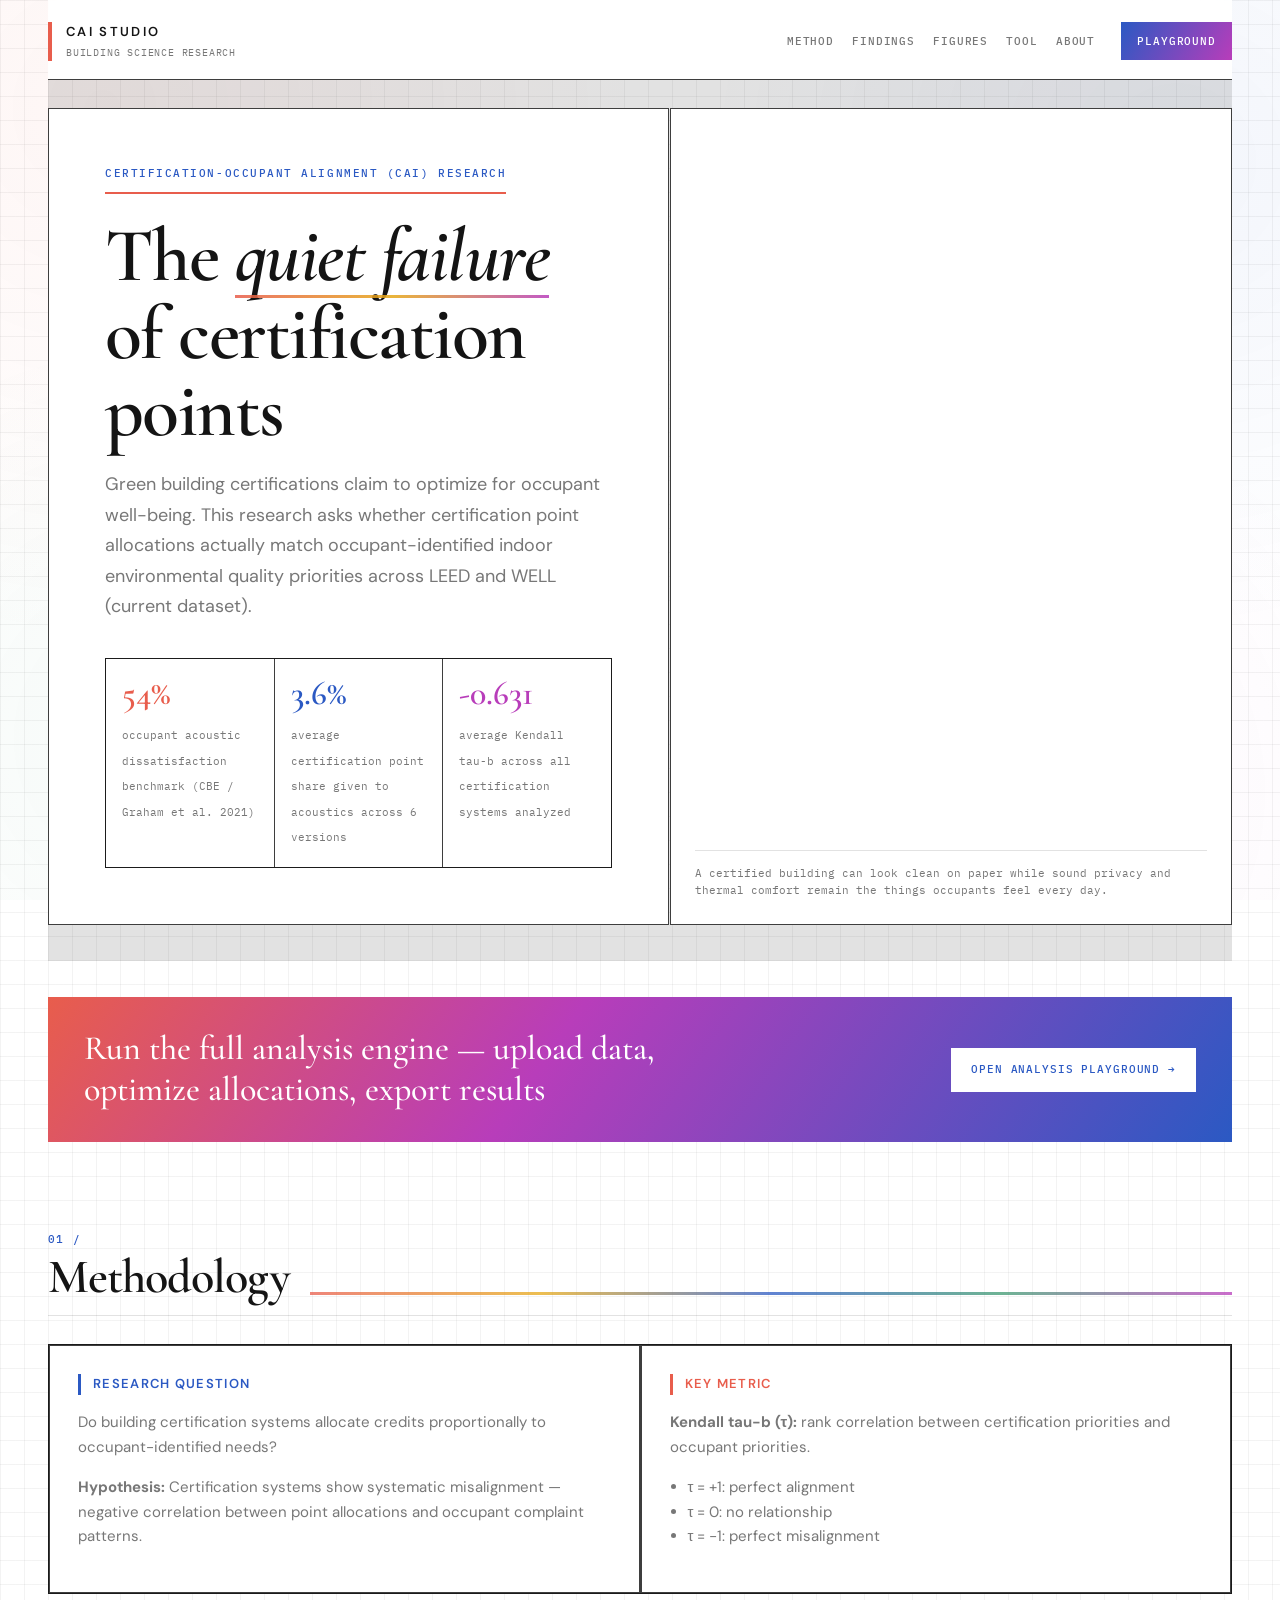
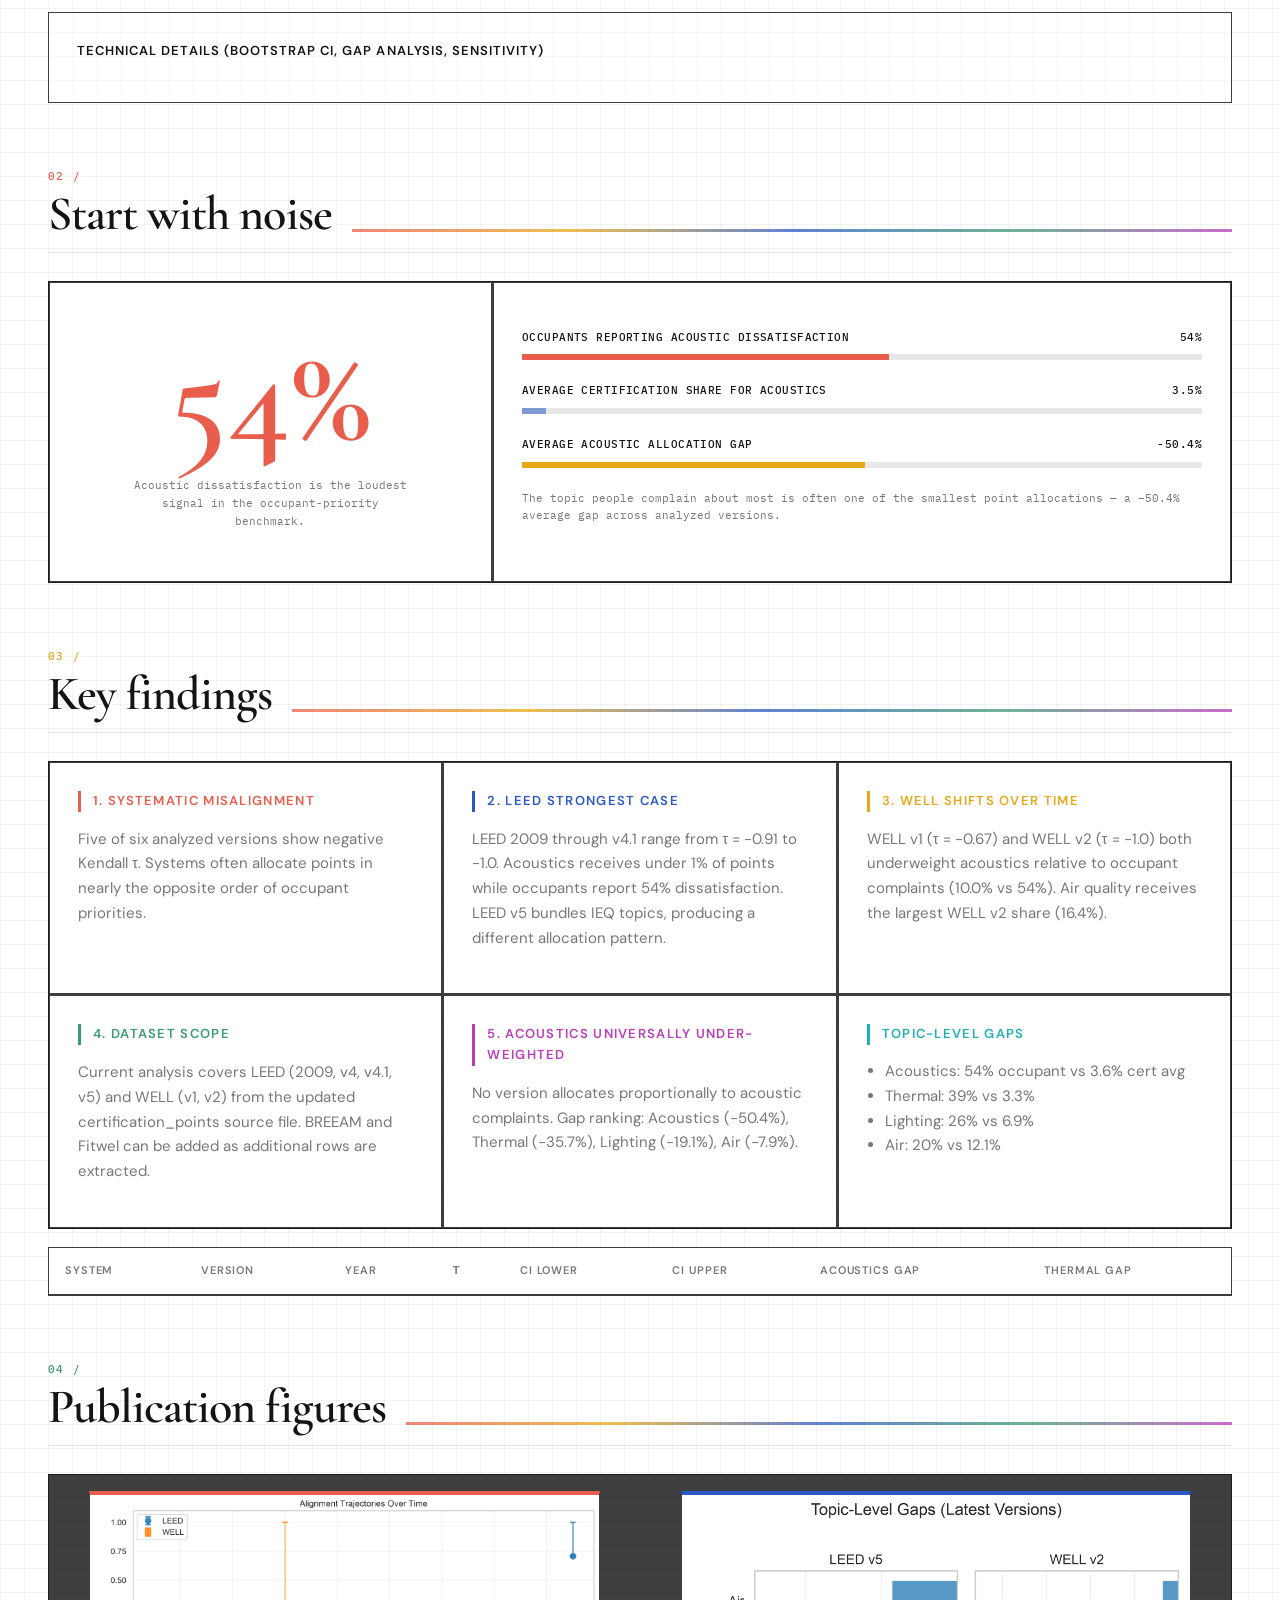
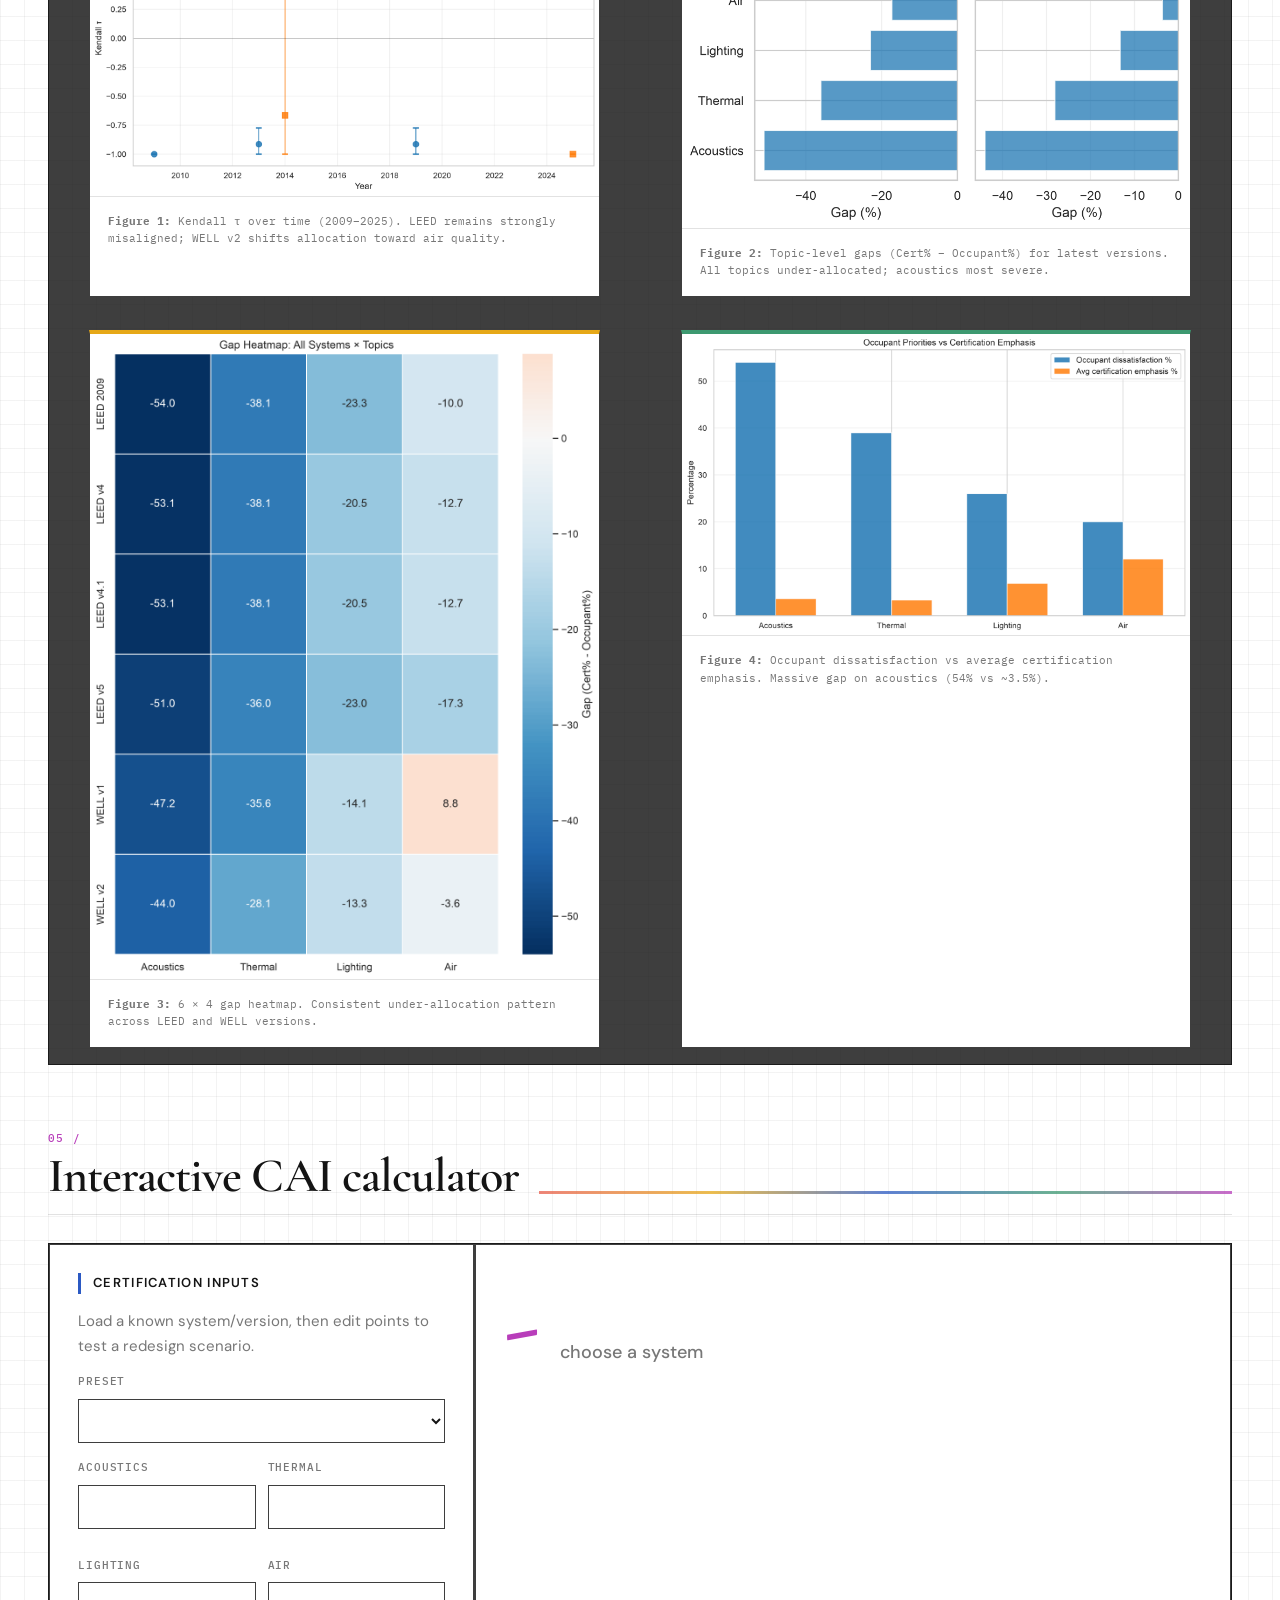
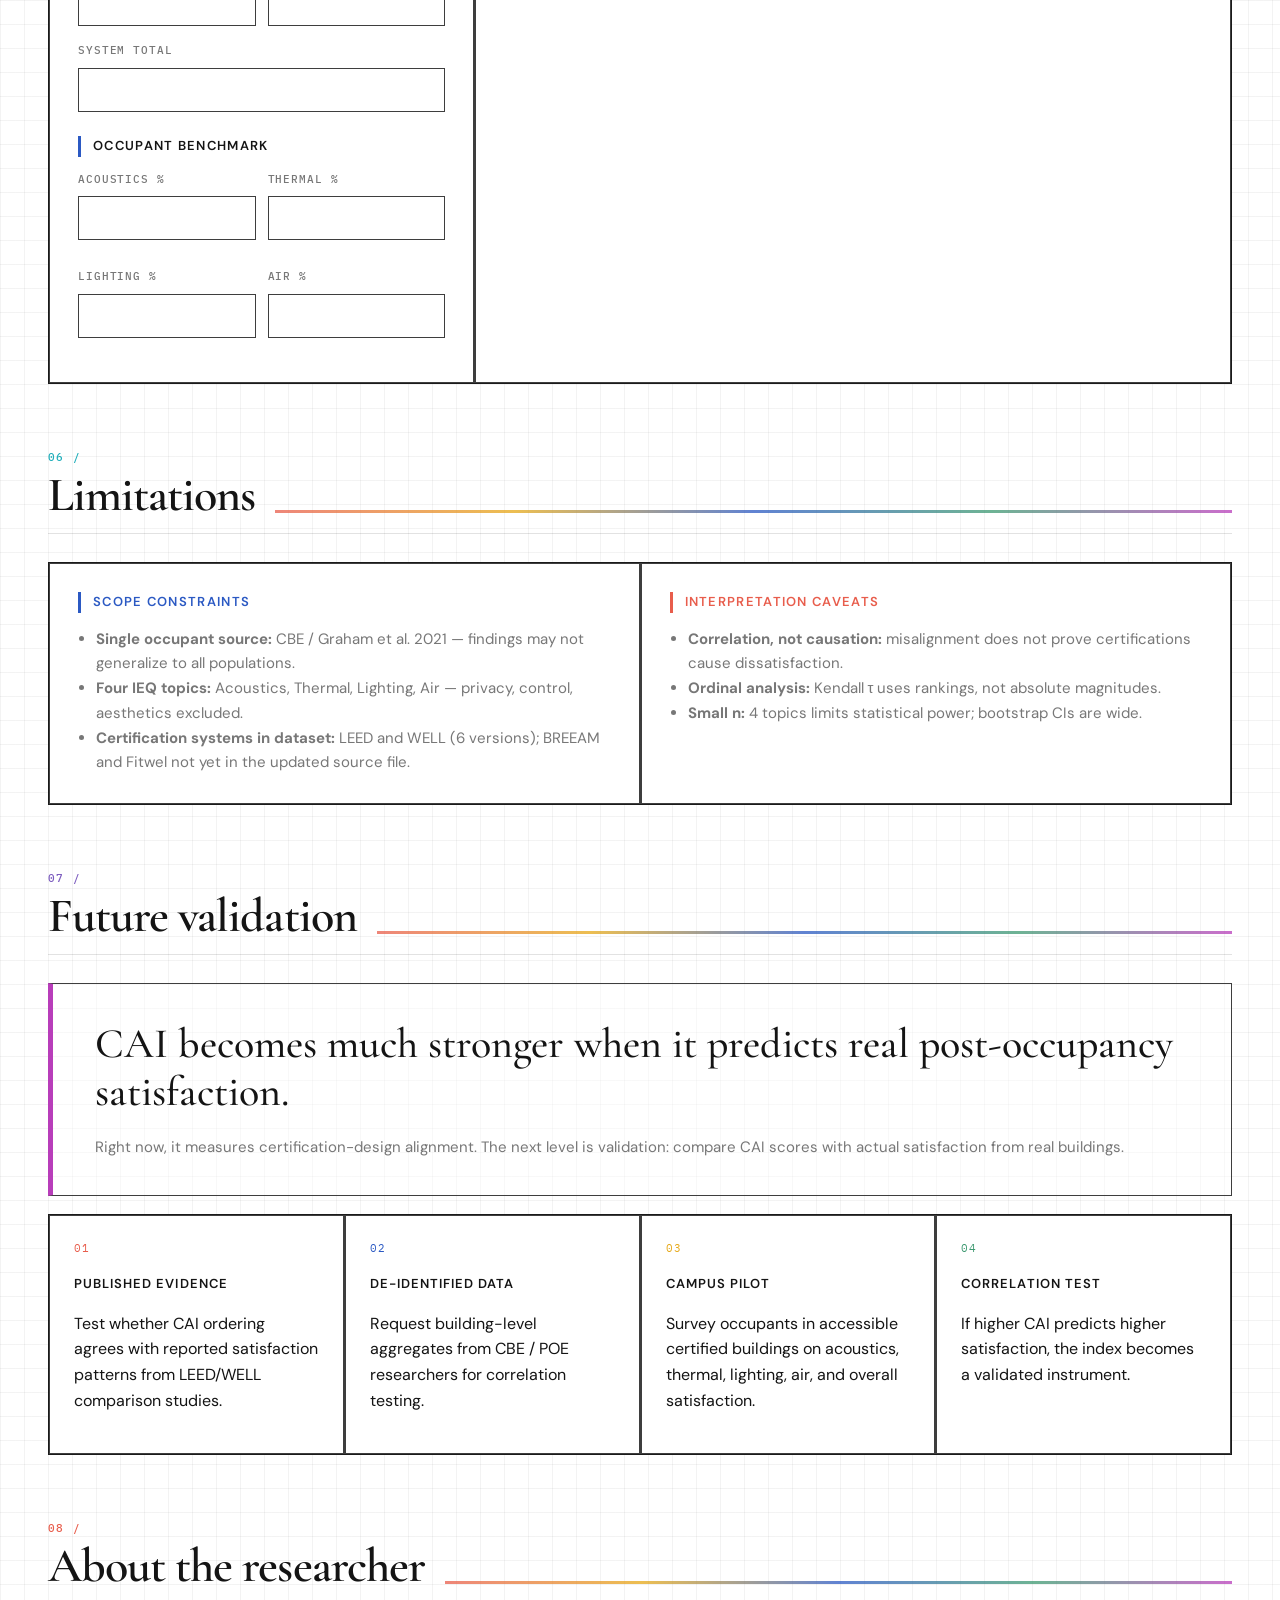
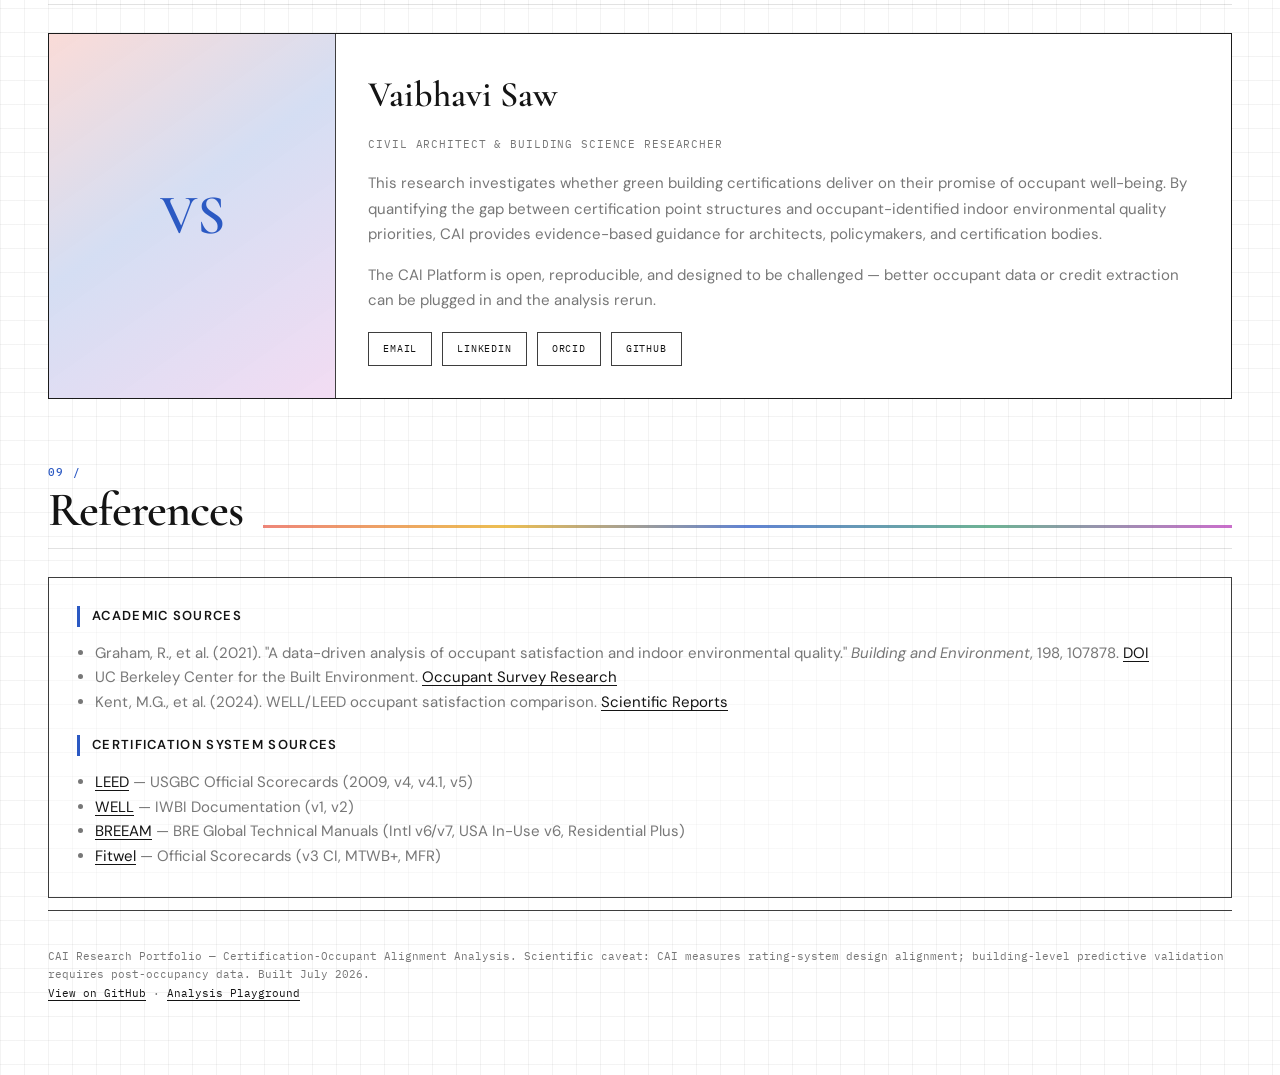
==== commit 1bdd092c: "Remove Architecture Portfolio tab from the public research site. Playground and GitHub Pages now sho" ====
--- a/docs/index.html
+++ b/docs/index.html
@@ -14,7 +14,7 @@
   <link rel="preconnect" href="https://fonts.googleapis.com">
   <link rel="preconnect" href="https://fonts.gstatic.com" crossorigin>
   <link href="https://fonts.googleapis.com/css2?family=Cormorant+Garamond:ital,wght@0,500;0,600;0,700;1,500&family=DM+Sans:ital,opsz,wght@0,9..40,400;0,9..40,500;0,9..40,600;0,9..40,700;1,9..40,400&family=IBM+Plex+Mono:wght@400;500&display=swap" rel="stylesheet">
-  <link rel="stylesheet" href="css/styles.css?v=portfolio5">
+  <link rel="stylesheet" href="css/styles.css?v=portfolio8">
 </head>
 <body>
   <div class="page">
@@ -28,19 +28,8 @@
         <a href="#about">About</a>
         <a class="playground-btn" data-playground-link href="#" target="_blank" rel="noreferrer">Playground</a>
       </div>
-      <div class="navlinks navlinks-portfolio" aria-label="Portfolio sections" hidden>
-        <a href="#portfolio-about">About Me</a>
-        <a href="#portfolio-projects">Projects</a>
-        <a class="playground-btn" data-playground-link href="#" target="_blank" rel="noreferrer">Playground</a>
-      </div>
     </nav>
 
-    <div class="portal-tabs" role="tablist" aria-label="Portal views">
-      <button class="portal-tab active" type="button" role="tab" data-tab="research" aria-selected="true">CAI Research</button>
-      <button class="portal-tab" type="button" role="tab" data-tab="portfolio" aria-selected="false">Architecture Portfolio</button>
-    </div>
-
-    <div class="portal-view active" data-view="research">
     <main>
       <section class="hero" id="top">
         <div class="hero-copy sketch-box">
@@ -329,8 +318,8 @@
               The CAI Platform is open, reproducible, and designed to be challenged — better occupant data or credit extraction can be plugged in and the analysis rerun.
             </p>
             <div class="about-links">
-              <a href="mailto:your.email@example.com">Email</a>
-              <a href="https://linkedin.com/in/your-profile" target="_blank" rel="noreferrer">LinkedIn</a>
+              <a href="mailto:sawvaibhavi12@gmail.com">Email</a>
+              <a href="https://www.linkedin.com/in/vaibhavi-saw-469905397/" target="_blank" rel="noreferrer">LinkedIn</a>
               <a href="https://orcid.org/0000-0000-0000-0000" target="_blank" rel="noreferrer">ORCID</a>
               <a data-github-link href="#" target="_blank" rel="noreferrer">GitHub</a>
             </div>
@@ -368,44 +357,9 @@
       ·
       <a data-playground-link href="#" target="_blank" rel="noreferrer">Analysis Playground</a>
     </footer>
-    </div>
-
-    <div class="portal-view" data-view="portfolio" hidden>
-      <main>
-        <section class="portfolio-hero sketch-box" id="portfolio-top">
-          <div class="eyebrow">Architecture Portfolio · Dublin High School</div>
-          <h1>Spaces shaped by <span class="emphasis">design and discipline</span></h1>
-          <p class="lead">
-            Vaibhavi Saw — aspiring architect combining digital modeling, spatial reasoning, and community leadership. Selected works from internship and independent design projects.
-          </p>
-        </section>
-
-        <section id="portfolio-about">
-          <div class="section-title">
-            <h2>About Me</h2>
-            <div class="rule"></div>
-          </div>
-          <div id="portfolioAbout"></div>
-        </section>
-
-        <section id="portfolio-projects">
-          <div class="section-title">
-            <h2>Selected Works</h2>
-            <div class="rule"></div>
-          </div>
-          <p class="portfolio-section-lead">Blueprint at left; top view and interior rendering stacked at right — the full design process in one view.</p>
-          <div class="projects-stack" id="portfolioProjects"></div>
-        </section>
-      </main>
-
-      <footer>
-        Vaibhavi Saw — Internship Portfolio · Dublin High School · Architecture &amp; Design
-      </footer>
-    </div>
   </div>
 
-  <script src="js/config.js?v=portfolio5"></script>
-  <script src="js/cai-calculator.js?v=portfolio5"></script>
-  <script src="js/portfolio.js?v=portfolio5"></script>
+  <script src="js/config.js?v=portfolio8"></script>
+  <script src="js/cai-calculator.js?v=portfolio8"></script>
 </body>
 </html>
